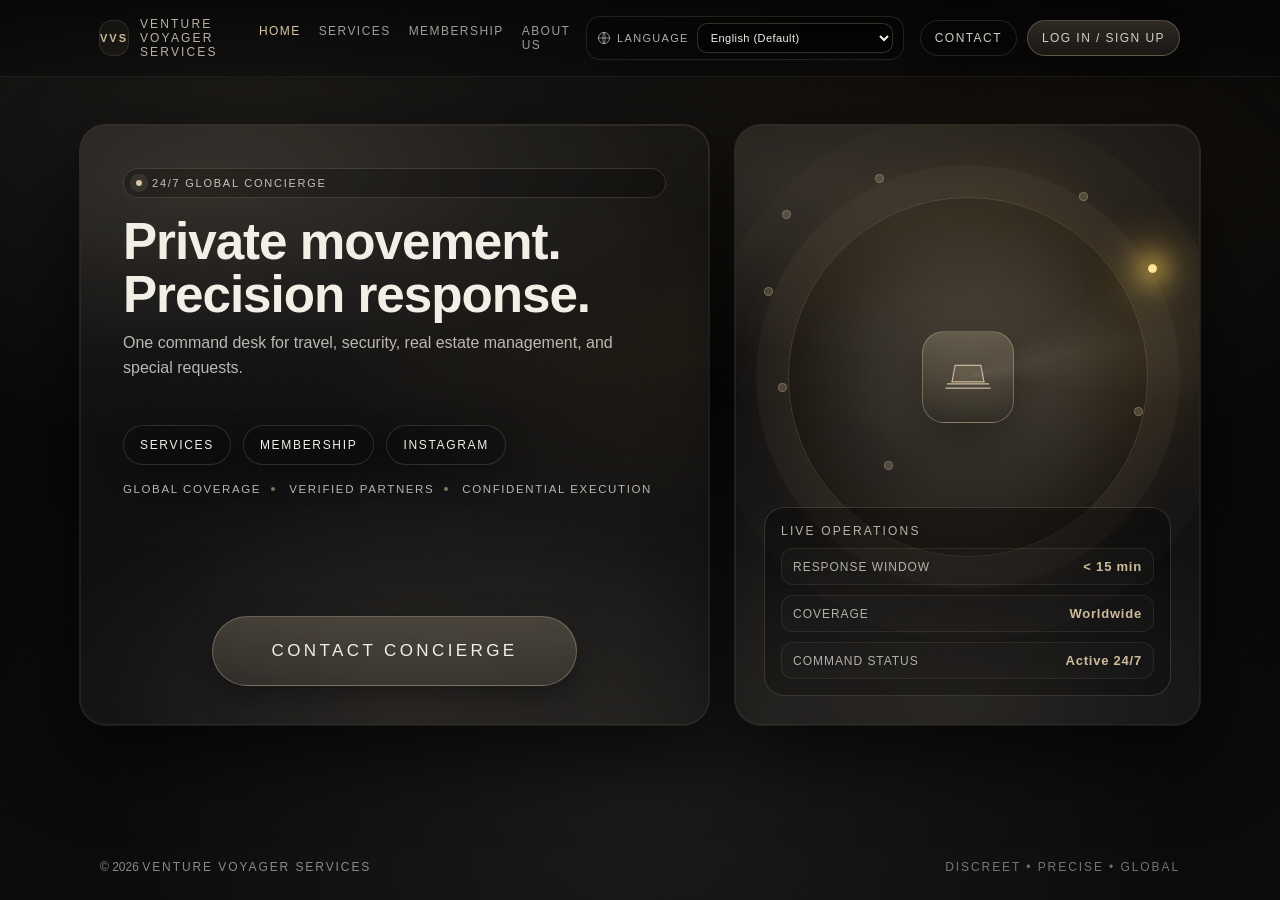
==== index.html @ f05d1855 "Stop MONARCH registry flood and stabilize verification responsiveness" ====
<!doctype html>
<html lang="en">
<head>
  <meta charset="UTF-8" />
  <meta name="viewport" content="width=device-width, initial-scale=1" />
  <meta http-equiv="Cache-Control" content="no-cache, no-store, must-revalidate" />
  <meta http-equiv="Pragma" content="no-cache" />
  <meta http-equiv="Expires" content="0" />
  <title>Venture Voyager Services - Concierge</title>
  <meta name="description" content="Venture Voyager Services (VVS) - discreet luxury concierge and private access." />
  <link rel="stylesheet" href="styles.css?v=20260307-903" />
</head>
<body>
  <div class="wrap">
    <header>
      <div class="nav">
        <a class="brand" href="#home" data-route="home" aria-label="Venture Voyager Services">
          <span class="mark" aria-hidden="true">VVS</span>
          <span>Venture Voyager Services</span>
        </a>
        <nav class="navlinks" aria-label="Primary">
          <a href="#home" data-route="home" data-nav-link>Home</a>
          <a href="#services" data-route="services" data-nav-link>Services</a>
          <a href="#membership" data-route="membership" data-nav-link>Membership</a>
          <a href="#ambassador" data-route="ambassador" data-nav-link id="nav-ambassador" hidden>Red Lounge</a>
          <a href="#voyager-control" data-route="voyager-control" data-nav-link id="nav-voyager-control" hidden>Voyager Control</a>
        </nav>
        <div class="langControl" aria-label="Language">
          <span class="langLabel">
            <svg width="14" height="14" viewBox="0 0 24 24" fill="none" aria-hidden="true" xmlns="http://www.w3.org/2000/svg"><path d="M12 2.5a9.5 9.5 0 1 0 0 19 9.5 9.5 0 0 0 0-19Z" stroke="currentColor" stroke-width="1.6"/><path d="M2.8 12h18.4M12 2.7c2.7 2.5 2.7 16.1 0 18.6M12 2.7c-2.7 2.5-2.7 16.1 0 18.6" stroke="currentColor" stroke-width="1.4" stroke-linecap="round"/></svg>
            Language
          </span>
          <select class="langSelect" id="site-language-country" aria-label="Language Country">
            <option value="">English (Default)</option>
          </select>
        </div>
        <div class="cta">
          <a class="btn ghost" href="#contact" data-route="contact" id="contact-cta">Contact</a>
          <a class="btn primary" href="#account" data-route="account" id="auth-cta">Log In / Sign Up</a>
        </div>
      </div>
    </header>

    <main>
      <section class="routePage" data-page="home" aria-label="Home Page">
        <section class="hero" aria-label="Hero">
          <div class="panel left heroPrime">
            <div class="kicker"><span class="dot" aria-hidden="true"></span> 24/7 Global Concierge</div>
            <h1>Private movement.<br/>Precision response.</h1>
            <p class="h1sub">
              One command desk for travel, security, real estate management, and special requests.
            </p>
            <div class="actions">
              <a class="btn ghost big" href="#services" data-route="services">Services</a>
              <a class="btn ghost big" href="#membership" data-route="membership">Membership</a>
              <a class="btn ghost big" data-instagram-link href="https://www.instagram.com/venturevs/" target="_blank" rel="noopener noreferrer" aria-label="Instagram">Instagram</a>
            </div>
            <div class="heroPills" aria-label="Core Benefits">
              <span>Global Coverage</span>
              <span>Verified Partners</span>
              <span>Confidential Execution</span>
            </div>
            <div class="homeBottomCta">
              <a class="btn primary jumbo" href="#contact" data-route="contact">Contact Concierge</a>
            </div>
          </div>

          <aside class="panel right heroVisual" aria-label="VVS Command">
            <div class="heroGlow" aria-hidden="true"></div>
            <div class="heroRadar" aria-hidden="true"></div>
            <div class="heroCore" aria-hidden="true">
              <svg class="heroHat" viewBox="0 0 120 86" xmlns="http://www.w3.org/2000/svg">
                <path class="markStroke" d="M35 20h50l6 32H29l6-32Z" />
                <path class="markLine" d="M20 56h80" />
                <path class="markLine" d="M17 64h86" />
              </svg>
            </div>
            <div class="heroTargets" aria-hidden="true">
              <span class="heroDot dot1"></span>
              <span class="heroDot dot2"></span>
              <span class="heroDot dot3"></span>
              <span class="heroDot dot4"></span>
              <span class="heroDot dot5"></span>
              <span class="heroDot dot6"></span>
              <span class="heroDot dot7"></span>
              <span class="heroDot dot8"></span>
            </div>
            <div class="heroSignal" aria-hidden="true"></div>
            <div class="heroLedger">
              <p class="crestTitle">Live Operations</p>
              <div class="heroKpiRow">
                <span>Response Window</span>
                <b>&lt; 15 min</b>
              </div>
              <div class="heroKpiRow">
                <span>Coverage</span>
                <b>Worldwide</b>
              </div>
              <div class="heroKpiRow">
                <span>Command Status</span>
                <b>Active 24/7</b>
              </div>
            </div>
          </aside>
        </section>
      </section>

      <section class="routePage" data-page="services" aria-label="Services Page" hidden>
        <section class="view" aria-label="Services View">
          <div class="viewInner">
            <div class="viewTop">
              <div class="kicker"><span class="dot" aria-hidden="true"></span> Services</div>
              <a class="btn ghost" href="#home" data-route="home">Back</a>
            </div>
            <h2 class="viewTitle">Service command, simplified.</h2>
            <p class="viewSub servicesIntro">Select the category. Submit once. Your assigned concierge handles execution end-to-end.</p>

            <div class="serviceQuick" aria-label="Service Highlights">
              <div class="quickMetric"><b>Response</b><span>&lt; 15 minutes dispatch target</span></div>
              <div class="quickMetric"><b>Coverage</b><span>Global partner execution network</span></div>
              <div class="quickMetric"><b>Standard</b><span>Confidential, accountable delivery</span></div>
            </div>

            <div class="cards servicesCards">
              <a class="card serviceCardLink" href="#contact?service=travel_arrangement" data-service-request="travel_arrangement" aria-label="Request Travel Arrangement">
                <div class="cardBadge">01</div>
                <div>
                  <div class="cardTitle">Travel Arrangement</div>
                  <div class="cardText">Complete trip planning and live coordination from departure to arrival.</div>
                </div>
              </a>
              <a class="card serviceCardLink" href="#contact?service=security_escort" data-service-request="security_escort" aria-label="Request Security Escort">
                <div class="cardBadge">02</div>
                <div>
                  <div class="cardTitle">Security Escort</div>
                  <div class="cardText">Vetted protection teams, secure routing, and dynamic risk-aware movement support.</div>
                </div>
              </a>
              <a class="card serviceCardLink" href="#contact?service=real_estate_management" data-service-request="real_estate_management" aria-label="Request Real Estate Management">
                <div class="cardBadge">03</div>
                <div>
                  <div class="cardTitle">Real Estate Management</div>
                  <div class="cardText">Operational oversight for residences, villas, and managed properties with continuity support.</div>
                </div>
              </a>
              <a class="card serviceCardLink" href="#contact?service=special_service_request" data-service-request="special_service_request" aria-label="Request Special Service Request">
                <div class="cardBadge">04</div>
                <div>
                  <div class="cardTitle">Special Service Request</div>
                  <div class="cardText">Custom support for sensitive or uncommon requests with discreet specialist assignment.</div>
                </div>
              </a>
            </div>

            <div class="viewActions">
              <a class="btn" href="#contact" data-route="contact">Contact</a>
              <a class="btn ghost" href="#membership" data-route="membership">Membership</a>
            </div>
          </div>
        </section>
      </section>

      <section class="routePage" data-page="membership" aria-label="Membership Page" hidden>
        <section class="view" aria-label="Membership View">
          <div class="viewInner">
            <div class="viewTop">
              <div class="kicker"><span class="dot" aria-hidden="true"></span> Membership</div>
              <a class="btn ghost" href="#home" data-route="home">Back</a>
            </div>
            <h2 class="viewTitle">Voyager Membership Tiers</h2>
            <p class="viewSub">A progression system built for long-term clients. Select a tier card to review qualification requirements, duration, and benefit profile.</p>
            <p class="serviceLead">All Voyager tiers include 24/7 assistance, a private member card delivery, and free instant execution service. Voyager Cuprum through Voyager Noir are valid for one year; Voyager Red is lifetime by executive invitation only.</p>

            <div class="membershipGrid">
              <div class="tierList tierFlipList" role="tablist" aria-label="Membership Tiers">
                <button class="tierOption tier-cu isActive" type="button" data-tier="cuprum" role="tab" aria-selected="true">
                  <span class="tierFlipInner">
                    <span class="tierFaceFront">
                      <span class="tierMini"><span class="tierMiniLabel">Voyager Tier</span><span class="tierMiniName">Cuprum</span><span class="tierMiniBrand">VVS</span></span>
                      <span class="tierHint">Entry milestone with foundational loyalty benefits.</span>
                    </span>
                    <span class="tierFaceBack" data-tier-back="cuprum"></span>
                  </span>
                </button>
                <button class="tierOption tier-ar" type="button" data-tier="argentum" role="tab" aria-selected="false">
                  <span class="tierFlipInner">
                    <span class="tierFaceFront">
                      <span class="tierMini"><span class="tierMiniLabel">Voyager Tier</span><span class="tierMiniName">Argentum</span><span class="tierMiniBrand">VVS</span></span>
                      <span class="tierHint">Expanded value with priority airport support.</span>
                    </span>
                    <span class="tierFaceBack" data-tier-back="argentum"></span>
                  </span>
                </button>
                <button class="tierOption tier-au" type="button" data-tier="aurum" role="tab" aria-selected="false">
                  <span class="tierFlipInner">
                    <span class="tierFaceFront">
                      <span class="tierMini"><span class="tierMiniLabel">Voyager Tier</span><span class="tierMiniName">Aurum</span><span class="tierMiniBrand">VVS</span></span>
                      <span class="tierHint">Higher-access tier with business-level airport comfort.</span>
                    </span>
                    <span class="tierFaceBack" data-tier-back="aurum"></span>
                  </span>
                </button>
                <button class="tierOption tier-pt" type="button" data-tier="platinum" role="tab" aria-selected="false">
                  <span class="tierFlipInner">
                    <span class="tierFaceFront">
                      <span class="tierMini"><span class="tierMiniLabel">Voyager Tier</span><span class="tierMiniName">Platinum</span><span class="tierMiniBrand">VVS</span></span>
                      <span class="tierHint">Strategic travel privileges with premium transfers and stays.</span>
                    </span>
                    <span class="tierFaceBack" data-tier-back="platinum"></span>
                  </span>
                </button>
                <button class="tierOption tier-di" type="button" data-tier="diamante" role="tab" aria-selected="false">
                  <span class="tierFlipInner">
                    <span class="tierFaceFront">
                      <span class="tierMini"><span class="tierMiniLabel">Voyager Tier</span><span class="tierMiniName">Diamante</span><span class="tierMiniBrand">VVS</span></span>
                      <span class="tierHint">High-privilege tier with advanced protection and special requests.</span>
                    </span>
                    <span class="tierFaceBack" data-tier-back="diamante"></span>
                  </span>
                </button>
                <button class="tierOption tier-no" type="button" data-tier="noir" role="tab" aria-selected="false">
                  <span class="tierFlipInner">
                    <span class="tierFaceFront">
                      <span class="tierMini"><span class="tierMiniLabel">Voyager Tier</span><span class="tierMiniName">Noir</span><span class="tierMiniBrand">VVS</span></span>
                      <span class="tierHint">Elite ongoing tier with maximum operational flexibility.</span>
                    </span>
                    <span class="tierFaceBack" data-tier-back="noir"></span>
                  </span>
                </button>
                <button class="tierOption tier-re" type="button" data-tier="red" role="tab" aria-selected="false">
                  <span class="tierFlipInner">
                    <span class="tierFaceFront">
                      <span class="tierMini"><span class="tierMiniLabel">Voyager Tier</span><span class="tierMiniName">Red</span><span class="tierMiniBrand">VVS</span></span>
                      <span class="tierHint">Executive invitation tier with lifetime and Red Lounge privileges.</span>
                    </span>
                    <span class="tierFaceBack" data-tier-back="red"></span>
                  </span>
                </button>
              </div>
            </div>

            <div class="viewActions">
              <a class="btn" href="#services" data-route="services">View Services</a>
            </div>
          </div>
        </section>
      </section>

      <section class="routePage" data-page="about" aria-label="About Us Page" hidden>
        <section class="view" aria-label="About Us View">
          <div class="viewInner">
            <div class="viewTop">
              <div class="kicker"><span class="dot" aria-hidden="true"></span> About Us</div>
              <a class="btn ghost" href="#home" data-route="home">Back</a>
            </div>
            <h2 class="viewTitle">Built from discipline. Trusted for discretion.</h2>
            <p class="viewSub aboutLead">Venture Voyager Services was founded by Aleks Totev and Mikhail Kovalev to solve a recurring problem in premium concierge operations: fragmented execution. Clients were forced to coordinate multiple vendors for travel, security, and private logistics with no single command owner when plans shifted under pressure. VVS was built as one accountable system, where operations are controlled end-to-end through a single executive desk. In the early stage, we had limited connections and no inherited global network. We built trust city by city through referral-only delivery, strict confidentiality, and performance review after every assignment.</p>

            <div class="aboutFounders" aria-label="Founders">
              <article class="aboutFounderCard">
                <div class="aboutFounderMedia aboutFounderMediaAleks">
                  <img src="assets/about-aleks.jpg" alt="Aleks Totev, CEO and Founder" loading="lazy" decoding="async" />
                  <span class="aboutFounderTag">Founder</span>
                </div>
                <div class="aboutFounderBody">
                  <h3>Aleks Totev</h3>
                  <p class="aboutFounderMeta">CEO &amp; Founder • Bulgaria</p>
                  <p class="aboutFounderCopy">Aleks built the original VVS service framework around execution speed, confidentiality, and accountability. He leads strategic growth, international partner standards, and high-priority member programs.</p>
                </div>
              </article>

              <article class="aboutFounderCard">
                <div class="aboutFounderMedia">
                  <img src="assets/about-mikhail.jpg" alt="Mikhail Kovalev, COO and Co-Founder" loading="lazy" decoding="async" />
                  <span class="aboutFounderTag">Co-Founder</span>
                </div>
                <div class="aboutFounderBody">
                  <h3>Mikhail Kovalev</h3>
                  <p class="aboutFounderMeta">COO &amp; Co-Founder • Russian Federation</p>
                  <p class="aboutFounderCopy">Mikhail leads operational control, service assurance, and security execution discipline across all VVS channels. His mandate is simple: every assignment must close cleanly, safely, and on time.</p>
                </div>
              </article>
            </div>

            <article class="aboutStoryPanel" aria-label="VVS Story">
              <h3 class="aboutStoryTitle">How VVS was built</h3>
              <p class="aboutStoryIntro">From early-stage network limits to multi-region operations, every chapter of VVS was built on structured execution, trust-based relationships, and measurable operational discipline.</p>
              <div class="aboutTimeline">
                <details class="aboutStoryStep">
                  <summary><span class="aboutStepCode">01</span>Foundation under pressure</summary>
                  <p>At launch, VVS operated with a narrow partner base and limited privileged access points. Every handoff was managed manually across time zones, with direct verification of transport, venue, and security readiness before release to client.</p>
                  <p>Rather than scaling too fast, the team accepted fewer operations and over-delivered each one. This built a reputation for reliability before volume, and established the first operational blueprint for what VVS is today.</p>
                </details>
                <details class="aboutStoryStep">
                  <summary><span class="aboutStepCode">02</span>Network expansion with standards</summary>
                  <p>As demand increased, VVS expanded through controlled onboarding only. Every new city node passed compliance screening, field capability checks, and live pilot execution before becoming active in production.</p>
                  <p>Partners were retained only when they consistently met response-time, discretion, and quality metrics. This kept growth precise, while preserving the confidentiality and service discipline expected by private principals.</p>
                </details>
                <details class="aboutStoryStep">
                  <summary><span class="aboutStepCode">03</span>Security Escort case (client-permitted disclosure)</summary>
                  <div class="aboutCaseMeta">
                    <span>Service: Security Escort</span>
                    <span>Disclosure: Permitted by client</span>
                    <span>Identity: Withheld</span>
                  </div>
                  <p>During a high-sensitivity movement window, a client required secure transfer across multiple points with elevated exposure risk and schedule volatility. VVS command ran the assignment with layered safeguards and controlled timing.</p>
                  <ul class="aboutCaseList">
                    <li>Advance reconnaissance of primary and contingency corridors before movement.</li>
                    <li>Staggered departure and decoy timing to reduce predictability of route pattern.</li>
                    <li>Layered protection: vehicle coordination, perimeter monitoring, and close escort.</li>
                    <li>Live command updates through every checkpoint with immediate fallback authority.</li>
                  </ul>
                  <p>Result: the mission closed on schedule, without exposure, and with full operational continuity. Post-operation review was completed and used to further refine VVS security execution protocols.</p>
                </details>
                <details class="aboutStoryStep">
                  <summary><span class="aboutStepCode">04</span>Current standard</summary>
                  <p>Today VVS operates as a disciplined command model for principals who require fast response, trusted execution, and consistent confidentiality. Every assignment is structured with clear accountability, execution checkpoints, and post-close quality control.</p>
                  <p>This is how VVS maintains precision under pressure: one command chain, one responsible operator, and one standard across every service category.</p>
                </details>
              </div>
            </article>

            <section class="aboutCtaPanel" aria-label="About Us Call To Action">
              <h3>Ready to move with VVS?</h3>
              <p>Engage the concierge desk and receive a coordinated execution plan aligned to your timeline, destination, and security profile.</p>
              <div class="viewActions">
                <a class="btn primary" href="#contact" data-route="contact">Start Concierge Request</a>
                <a class="btn ghost" href="#services" data-route="services">Review Services</a>
              </div>
            </section>

            <div class="aboutBottomContact">
              <a class="btn primary jumbo aboutContactBtn" href="#contact" data-route="contact">Open Contact Menu</a>
            </div>
          </div>
        </section>
      </section>

      <section class="routePage" data-page="contact" aria-label="Contact Page" hidden>
        <section class="view" aria-label="Contact View">
          <div class="viewInner">
            <div class="viewTop">
              <div class="kicker"><span class="dot" aria-hidden="true"></span> Contact</div>
              <a class="btn ghost" href="#home" data-route="home">Back</a>
            </div>
            <h2 class="viewTitle">Submit Your Service Request</h2>
            <p class="viewSub">Provide your request profile and preferred response channel. A concierge specialist will review your case and respond with execution details.</p>

            <form id="contact-form" method="post" action="/api/contact-submit" novalidate>
              <div class="contactLayout">
                <div class="field">
                  <label for="first-name">First Name</label>
                  <input class="input" id="first-name" name="firstName" type="text" required />
                </div>
                <div class="field">
                  <label for="last-name">Last Name</label>
                  <input class="input" id="last-name" name="lastName" type="text" required />
                </div>
                <div class="field">
                  <label for="title">Title</label>
                  <input class="input" id="title" name="title" type="text" placeholder="Mr, Ms, Dr, Executive Assistant..." required />
                </div>
                <div class="field">
                  <label for="country-issued">Country of Issued Service</label>
                  <select class="select" id="country-issued" name="countryIssued" required>
                    <option value="">Select country</option>
                  </select>
                </div>
                <div class="field">
                  <label for="phone">Phone Number (with Country Code)</label>
                  <input class="input" id="phone" name="phone" type="tel" placeholder="+1 555 123 4567" required />
                </div>
                <div class="field">
                  <label for="email">Email Address</label>
                  <input class="input" id="email" name="email" type="email" required />
                </div>
                <div class="field">
                  <label for="service-type">Service Type</label>
                  <select class="select" id="service-type" name="serviceType" required>
                    <option value="">Select service</option>
                    <option value="travel_arrangement">Travel Arrangement</option>
                    <option value="security_escort">Security Escort</option>
                    <option value="real_estate_management">Real Estate Management</option>
                    <option value="special_service_request">Special Service Request</option>
                  </select>
                </div>
                <div class="field">
                  <label for="execution-time">Desired Execution Time</label>
                  <select class="select" id="execution-time" name="executionTime" required>
                    <option value="">Select time window</option>
                    <option value="Instant">Instant</option>
                    <option value="24 Hours">24 Hours</option>
                    <option value="48 Hours">48 Hours</option>
                    <option value="72 Hours">72 Hours</option>
                    <option value="Within a Week">Within a Week</option>
                    <option value="Within a Month">Within a Month</option>
                    <option value="2 Months">2 Months</option>
                    <option value="3 Months">3 Months</option>
                    <option value="6 Months">6 Months</option>
                  </select>
                  <div class="warningNote" id="instant-warning" hidden>Additional fees for non-Voyager members apply for Instant execution.</div>
                </div>
                <div class="field full">
                  <label>Preferred Contact Method</label>
                  <div class="contactChoice">
                    <label class="choice contactMethodChoice" for="contact-method-email">
                      <input id="contact-method-email" type="radio" name="contactMethod" value="email" />
                      <span class="choiceTick" aria-hidden="true"></span>
                      <span class="choiceText">Contact by Email</span>
                    </label>
                    <label class="choice contactMethodChoice" for="contact-method-phone">
                      <input id="contact-method-phone" type="radio" name="contactMethod" value="phone" />
                      <span class="choiceTick" aria-hidden="true"></span>
                      <span class="choiceText">Contact by Phone</span>
                    </label>
                  </div>
                </div>
                <div class="field full">
                  <label for="request-details">Request Details</label>
                  <textarea class="textarea" id="request-details" name="requestDetails" placeholder="Describe your request, context, and required outcomes." required></textarea>
                </div>
              </div>
              <input type="hidden" name="assignedConcierge" value="VVS Concierge Desk" />
              <input type="hidden" name="clientTier" value="Non-Member" />

              <div class="errorLine" id="contact-error" aria-live="polite"></div>

              <div class="viewActions">
                <button class="btn primary" type="submit" id="contact-submit-btn">Submit Request</button>
                <a class="btn ghost" href="#membership" data-route="membership">View Membership</a>
              </div>
            </form>

          </div>
        </section>
      </section>

      <section class="routePage" data-page="account" aria-label="Account Page" hidden>
        <section class="view" aria-label="Account View">
          <div class="viewInner">
            <div class="viewTop">
              <div class="kicker"><span class="dot" aria-hidden="true"></span> Account</div>
              <a class="btn ghost" href="#home" data-route="home">Back</a>
            </div>
            <h2 class="viewTitle">Access Your VVS Account</h2>

            <div class="authCard">
              <div class="authTabs" role="tablist" aria-label="Authentication Tabs">
                <button type="button" class="authTab isActive" data-auth-tab="login" role="tab" aria-selected="true">Log In</button>
                <button type="button" class="authTab" data-auth-tab="signup" role="tab" aria-selected="false">Sign Up</button>
              </div>

              <div class="authPanel" data-auth-panel="login">
              <form id="login-step1" class="authGrid" novalidate onsubmit="event.preventDefault(); if (window.submitLoginStep1) return window.submitLoginStep1(event); if (typeof window.handleLoginStep1Submit === 'function') { window.handleLoginStep1Submit(event); return false; } return false;">
                  <div class="field full">
                    <label for="login-email">Email Address</label>
                    <input class="input" id="login-email" type="email" required />
                  </div>
                  <div class="field full">
                    <label for="login-password">Password</label>
                    <input class="input" id="login-password" type="password" required />
                  </div>
                  <div class="viewActions">
                    <button class="btn primary" type="submit">Continue to Verification</button>
                  </div>
                </form>

              <form id="login-step2" class="authGrid" hidden novalidate onsubmit="event.preventDefault(); if (window.submitLoginStep2) return window.submitLoginStep2(event); if (typeof window.handleLoginStep2Submit === 'function') { window.handleLoginStep2Submit(event); return false; } return false;">
                  <div class="field full">
                    <label for="login-phrase">Secret Phrase</label>
                    <input class="input" id="login-phrase" type="text" required />
                  </div>
                  <div class="field full">
                    <label for="login-code">Email Confirmation Code</label>
                    <input class="input" id="login-code" type="text" inputmode="numeric" required />
                  </div>
                  <div class="viewActions">
                    <button class="btn primary" type="submit">Verify and Log In</button>
                  </div>
                </form>
                <p class="authInfo" id="login-info"></p>
                <div class="viewActions" style="margin-top:10px;">
                  <button class="authLinkBtn" type="button" data-open-password-tab data-password-mode="recovery">Forgot your password?</button>
                  <button class="authLinkBtn" type="button" data-open-password-tab data-password-mode="change">Change Password</button>
                </div>
              </div>

              <div class="authPanel" data-auth-panel="signup" hidden>
                <form id="signup-step1" class="authGrid" novalidate>
                  <div class="field">
                    <label for="signup-title">Preferred Title</label>
                    <input class="input" id="signup-title" type="text" placeholder="Mr., Ms., Dr., His Highness..." required />
                  </div>
                  <div class="field">
                    <label for="signup-first">First Name</label>
                    <input class="input" id="signup-first" type="text" required />
                  </div>
                  <div class="field">
                    <label for="signup-last">Last Name</label>
                    <input class="input" id="signup-last" type="text" required />
                  </div>
                  <div class="field">
                    <label for="signup-country">Country of Residence</label>
                    <select class="select" id="signup-country" required>
                      <option value="">Select country</option>
                    </select>
                  </div>
                  <div class="field">
                    <label for="signup-phone">Phone Number (with Country Code)</label>
                    <input class="input" id="signup-phone" type="tel" placeholder="+1 555 123 4567" required />
                  </div>
                  <div class="field full">
                    <label for="signup-email">Email Address</label>
                    <input class="input" id="signup-email" type="email" required />
                  </div>
                  <div class="field">
                    <label for="signup-password">Password</label>
                    <input class="input" id="signup-password" type="password" minlength="12" required />
                    <div class="warningNote">Minimum 12 characters, with at least 2 capital letters, 2 numbers, and 2 special symbols.</div>
                  </div>
                  <div class="field">
                    <label for="signup-phrase">Secret Phrase</label>
                    <input class="input" id="signup-phrase" type="text" required />
                  </div>
                  <div class="viewActions">
                    <button class="btn primary" type="submit">Create Account and Send Code</button>
                  </div>
                </form>

                <form id="signup-step2" class="authGrid" hidden novalidate>
                  <div class="field full">
                    <label for="signup-code">Email Confirmation Code</label>
                    <input class="input" id="signup-code" type="text" inputmode="numeric" required />
                  </div>
                  <div class="viewActions">
                    <button class="btn primary" type="submit">Verify and Complete Sign Up</button>
                  </div>
                </form>
                <p class="authInfo" id="signup-info"></p>
                <div class="viewActions" style="margin-top:10px;">
                  <button class="authLinkBtn" type="button" data-open-password-tab data-password-mode="recovery">Forgot your password?</button>
                  <button class="authLinkBtn" type="button" data-open-password-tab data-password-mode="change">Change Password</button>
                </div>
              </div>

              <div class="authPanel" data-auth-panel="password" hidden>
                <form id="pw-old-form" class="authGrid" novalidate>
                  <div class="field full">
                    <label for="pw-old-email">Email Address</label>
                    <input class="input" id="pw-old-email" type="email" required />
                  </div>
                  <div class="field">
                    <label for="pw-old-password">Current Password</label>
                    <input class="input" id="pw-old-password" type="password" required />
                  </div>
                  <div class="field">
                    <label for="pw-old-new">New Password</label>
                    <input class="input" id="pw-old-new" type="password" minlength="12" required />
                  </div>
                  <div class="field full">
                    <label for="pw-old-confirm">Confirm New Password</label>
                    <input class="input" id="pw-old-confirm" type="password" minlength="12" required />
                  </div>
                  <div class="viewActions">
                    <button class="btn primary" type="submit">Update Password</button>
                  </div>
                </form>
                <p class="authInfo" id="password-info"></p>
              </div>

              <div class="authPanel" data-auth-panel="password-recovery" hidden>
                <form id="pw-recovery-step1" class="authGrid" novalidate>
                  <div class="field full">
                    <label for="pw-rec-email">Email Address</label>
                    <input class="input" id="pw-rec-email" type="email" required />
                  </div>
                  <div class="field full">
                    <label for="pw-rec-phrase">Secret Phrase</label>
                    <input class="input" id="pw-rec-phrase" type="text" required />
                  </div>
                  <div class="field full">
                    <label for="pw-rec-tier">Membership Tier</label>
                    <select class="select" id="pw-rec-tier" required>
                      <option value="">Select tier</option>
                      <option value="non-member">Non-Member</option>
                      <option value="voyager cuprum">Voyager Cuprum</option>
                      <option value="voyager argentum">Voyager Argentum</option>
                      <option value="voyager aurum">Voyager Aurum</option>
                      <option value="voyager platinum">Voyager Platinum</option>
                      <option value="voyager diamante">Voyager Diamante</option>
                      <option value="voyager noir">Voyager Noir</option>
                      <option value="voyager red">Voyager Red</option>
                      <option value="staff">Staff</option>
                      <option value="owner">Owner</option>
                    </select>
                  </div>
                  <div class="viewActions">
                    <button class="btn primary" type="submit">Send Verification Code</button>
                  </div>
                </form>
                <form id="pw-recovery-step2" class="authGrid" hidden novalidate>
                  <div class="field full">
                    <label for="pw-rec-code">Email Verification Code</label>
                    <input class="input" id="pw-rec-code" type="text" inputmode="numeric" required />
                  </div>
                  <div class="field">
                    <label for="pw-rec-new">New Password</label>
                    <input class="input" id="pw-rec-new" type="password" minlength="12" required />
                  </div>
                  <div class="field">
                    <label for="pw-rec-confirm">Confirm New Password</label>
                    <input class="input" id="pw-rec-confirm" type="password" minlength="12" required />
                  </div>
                  <div class="viewActions">
                    <button class="btn primary" type="submit">Verify and Reset Password</button>
                  </div>
                </form>
                <p class="authInfo" id="password-recovery-info"></p>
              </div>
            </div>
          </div>
        </section>
      </section>

      <section class="routePage" data-page="profile" aria-label="Account Dashboard Page" hidden>
        <section class="view" aria-label="Account Dashboard View">
          <div class="viewInner profileTheme tier-theme-red" id="profile-shell">
            <div class="viewTop">
              <div class="kicker"><span class="dot" aria-hidden="true"></span> Account Dashboard</div>
              <div class="viewActions" style="margin-top:0;">
                <a class="btn ghost" href="#sunrise" data-route="sunrise" id="profile-sunrise-btn" hidden>Access VVS Sunrise</a>
                <a class="btn ghost" href="#ambassador" data-route="ambassador" id="profile-ambassador-btn" hidden>Red Lounge</a>
                <button class="btn ghost" type="button" id="profile-account-settings-btn">Account Settings</button>
                <button class="btn primary" type="button" id="profile-submit-service-top" data-route="contact" onclick="return window.openVvsServiceRequest ? window.openVvsServiceRequest(event) : false;">Request Service</button>
                <button class="btn ghost" type="button" id="logout-btn">Log Out</button>
                <a class="btn ghost" href="#home" data-route="home">Back</a>
              </div>
            </div>

            <p class="ownerExecutiveTag" id="owner-executive-tag" hidden>VVS - EXECUTIVE</p>
            <h2 class="profileGreeting" id="profile-greeting">Marhaba His Higness Al-Qinar</h2>
            <p class="viewSub" id="profile-summary">Voyager Red member profile with active service operations.</p>

            <div class="profileGrid">
              <article class="profileCard">
                <p class="profileLabel" id="profile-status-label">Membership</p>
                <h3 class="profileValue" id="profile-tier">Voyager Red</h3>
                <p class="profileNote"><span id="profile-status-note-label">Services completed</span>: <b id="profile-services-completed">347</b></p>
              </article>

              <article class="profileCard">
                <p class="profileLabel">Past Service</p>
                <h3 class="profileValue" id="profile-past-title">Jerusalem Security Escort</h3>
                <p class="profileNote" id="profile-past-details"></p>
              </article>

              <article class="profileCard">
                <p class="profileLabel">Upcoming Service</p>
                <h3 class="profileValue" id="profile-upcoming-title">Maldives - Radoga Resorts</h3>
                <p class="profileNote" id="profile-upcoming-details"></p>
              </article>

              <article class="profileCard profileCardWide" id="profile-owner-metrics" hidden>
                <p class="profileLabel">Owner Control Center (Past 24 Hours)</p>
                <div class="ownerMetricsGrid">
                  <div class="teamItem"><b>Services Completed</b><span id="owner-services-completed-24h"></span></div>
                  <div class="teamItem"><b>Client Reviews</b><span id="owner-client-reviews-24h"></span></div>
                  <div class="teamItem"><b>Revenue (Brut / Net)</b><span id="owner-revenue-24h"></span></div>
                  <div class="teamItem"><b>Expenses</b><span id="owner-expenses-24h"></span></div>
                  <div class="teamItem"><b>Money to be Earned / Paid</b><span id="owner-money-flow-24h"></span></div>
                  <div class="teamItem"><b>Concierge Extra-Time Hours</b><span id="owner-overtime-24h"></span></div>
                  <div class="teamItem"><b>Most Important Goal Today</b><span id="owner-goal-today"></span></div>
                  <div class="teamItem"><b>Average Satisfaction Rate</b><span id="owner-satisfaction-rate"></span></div>
                </div>
                <div class="ownerListWrap">
                  <div>
                    <p class="profileLabel">Top 5 Concierge Performances Today</p>
                    <ul class="profileTips" id="owner-top-performance"></ul>
                  </div>
                  <div>
                    <p class="profileLabel">Top 5 Most Selected Concierges Today</p>
                    <ul class="profileTips" id="owner-top-selected"></ul>
                  </div>
                </div>
              </article>

              <article class="profileCard profileCardWide" id="profile-red-team">
                <p class="profileLabel">Your Private Team</p>
                <p class="profileNote" id="profile-red-team-status" hidden></p>
                <div class="teamGrid">
                  <div class="teamItem"><b>Fleet</b><span id="team-pilot"></span></div>
                  <div class="teamItem"><b>Driver</b><span id="team-driver"></span></div>
                  <div class="teamItem"><b>Concierge</b><span id="team-concierge"></span></div>
                  <div class="teamItem"><b>Head of Security</b><span id="team-security"></span></div>
                </div>
              </article>

              <article class="profileCard profileCardWide" id="profile-standard-support" hidden>
                <p class="profileLabel">Last Concierge Worked With</p>
                <p class="profileNote" id="profile-concierge-auto-note" style="margin-top:10px;">Auto-assigned by VVS dispatch engine based on account profile and active routing load.</p>
                <p class="profileNote" id="profile-last-concierge"></p>
                <div class="viewActions">
                  <button class="btn ghost" type="button" id="same-concierge-btn">Request Same Concierge (Check Availability)</button>
                </div>
                <p class="authInfo" id="same-concierge-result"></p>
              </article>

              <article class="profileCard profileCardWide" id="profile-service-toolbar" hidden>
                <p class="profileLabel">Service Submission</p>
                <p class="profileNote">Your account details will be prefilled automatically. Choose a concierge from your desk or submit directly.</p>
                <div class="viewActions">
                  <button class="btn primary" type="button" id="profile-submit-service-btn" data-route="contact" onclick="return window.openVvsServiceRequest ? window.openVvsServiceRequest(event) : false;">Submit Service</button>
                </div>
              </article>

              <article class="profileCard profileCardWide" id="profile-progress-wrap" hidden>
                <p class="profileLabel">Tier Progress</p>
                <div class="progressTrack">
                  <div class="progressFill" id="profile-progress-fill" style="width: 0%;"></div>
                </div>
                <p class="profileNote" id="profile-progress-text"></p>
              </article>

              <article class="profileCard profileCardWide" id="profile-staff-dashboard" hidden>
                <p class="profileLabel">Staff Operations Dashboard</p>
                <div class="teamGrid" id="profile-staff-metrics"></div>
                <ul class="profileTips" id="profile-staff-modules"></ul>
              </article>

              <article class="profileCard profileCardWide" id="profile-concierge-desk-card">
                <p class="profileLabel" id="profile-concierge-card-label">Available Concierge Desk</p>
                <div class="teamGrid" id="profile-concierge-list"></div>
              </article>

              <article class="profileCard profileCardWide" id="profile-tips-card">
                <p class="profileLabel" id="profile-tips-label">Trip & Safety Tips</p>
                <ul class="profileTips" id="profile-tips">
                  <li>Carry primary and backup identification in separate locations.</li>
                  <li>Keep one trusted contact informed of itinerary shifts.</li>
                  <li>Use verified transport and avoid publishing live location online.</li>
                </ul>
              </article>
            </div>
          </div>
        </section>
      </section>

      <section class="routePage" data-page="ambassador" aria-label="Red Lounge Page" hidden>
        <section class="view" aria-label="Red Lounge View">
          <div class="viewInner ambassadorShell">
            <div class="viewTop">
              <div class="kicker"><span class="dot" aria-hidden="true"></span> Red Lounge</div>
              <a class="btn ghost" href="#profile" data-route="profile">Back</a>
            </div>
            <h2 class="viewTitle" id="ambassador-greeting">Good Evening, Mrs. Kovaleva-Buyvidayte</h2>
            <p class="viewSub">Private Red-tier briefing with curated events, daily privilege offers, and executive notes from VVS leadership.</p>

            <div class="ambassadorGrid">
              <article class="ambassadorCard">
                <p class="profileLabel">Upcoming Red Events by VVS</p>
                <ul class="profileTips" id="ambassador-events">
                  <li>Red Circle Gala, Monaco - March 14, 2026, 20:00 (CET)</li>
                  <li>Private Aviation Forum, Zurich - March 29, 2026, 11:00 (CET)</li>
                  <li>Security Leadership Dinner, Dubai - April 10, 2026, 19:30 (GST)</li>
                </ul>
              </article>

              <article class="ambassadorCard">
                <p class="profileLabel">Special Concierge Offers for Today</p>
                <ul class="profileTips" id="ambassador-offers">
                  <li>Priority same-day executive dispatch window until 23:00 local time.</li>
                  <li>Complimentary private terminal handling for one international departure.</li>
                  <li>Extended late-night operations desk with direct Red-tier routing.</li>
                </ul>
              </article>

              <article class="ambassadorCard ambassadorCardWide">
                <p class="profileLabel">Upcoming Event Details</p>
                <p class="profileNote" id="ambassador-event-details">
                  Red Circle Gala, Monaco: private waterfront venue access, security perimeter coordination from 18:30, fleet staging in three secure zones, and dedicated concierge command channel from first pickup through post-event return.
                </p>
              </article>

              <article class="ambassadorCard ambassadorCardWide">
                <p class="profileLabel">CEO & COO Greeting | Gift of the Month</p>
                <p class="profileNote" id="ambassador-ceo-note">
                  Founders message: thank you for your continued trust in VVS and for allowing our team to support your global movements with precision and discretion. Gift of the month: a bespoke carbon-shell executive travel case with RFID-shielded document vault, encrypted luggage tracker, monogrammed leather passport folio, and a private route-briefing dossier prepared for your next trip.
                </p>
              </article>

              <article class="ambassadorCard ambassadorMoneyCard ambassadorCardWide">
                <p class="profileLabel">Money Saved by Travelling with VVS</p>
                <h3 class="ambassadorMoneyValue" id="ambassador-money-saved">$0 USD</h3>
                <p class="profileNote">Estimated cumulative savings based on Red-tier privileges, optimized routing, and operational efficiency credits.</p>
              </article>
            </div>
          </div>
        </section>
      </section>

      <section class="routePage" data-page="voyager-control" aria-label="Voyager Control Page" hidden>
        <section class="view" aria-label="Voyager Control View">
          <div class="viewInner profileTheme tier-theme-owner">
            <div class="viewTop">
              <div class="kicker"><span class="dot" aria-hidden="true"></span> Voyager Control</div>
              <a class="btn ghost" href="#profile" data-route="profile">Back</a>
            </div>
            <h2 class="viewTitle" id="voyager-control-greeting">Voyager Control - Owner Board</h2>
            <p class="viewSub">Executive operational oversight for tier experience, concierge outcomes, and member-critical alerts.</p>

            <div class="profileGrid">
              <article class="profileCard profileCardWide">
                <p class="profileLabel">All Tiers Satisfaction</p>
                <p class="profileNote" id="vc-all-tiers-summary">System-wide member satisfaction blend and service quality pulse.</p>
              </article>

              <article class="profileCard">
                <p class="profileLabel">Cuprum</p>
                <h3 class="profileValue" id="vc-sat-cuprum">0%</h3>
              </article>
              <article class="profileCard">
                <p class="profileLabel">Argentum</p>
                <h3 class="profileValue" id="vc-sat-argentum">0%</h3>
              </article>
              <article class="profileCard">
                <p class="profileLabel">Aurum</p>
                <h3 class="profileValue" id="vc-sat-aurum">0%</h3>
              </article>
              <article class="profileCard">
                <p class="profileLabel">Platinum</p>
                <h3 class="profileValue" id="vc-sat-platinum">0%</h3>
              </article>
              <article class="profileCard">
                <p class="profileLabel">Diamante</p>
                <h3 class="profileValue" id="vc-sat-diamante">0%</h3>
              </article>
              <article class="profileCard">
                <p class="profileLabel">Noir</p>
                <h3 class="profileValue" id="vc-sat-noir">0%</h3>
              </article>
              <article class="profileCard">
                <p class="profileLabel">Red</p>
                <h3 class="profileValue" id="vc-sat-red">0%</h3>
              </article>

              <article class="profileCard profileCardWide">
                <p class="profileLabel">Complaints of the Day</p>
                <ul class="profileTips" id="vc-complaints-day"></ul>
              </article>

              <article class="profileCard profileCardWide">
                <p class="profileLabel">Team Red Performance | Information | Monthly Spend</p>
                <p class="profileNote" id="vc-red-performance"></p>
              </article>

              <article class="profileCard profileCardWide">
                <p class="profileLabel">Red Main Requests / Complaints (Assigned Concierges)</p>
                <ul class="profileTips" id="vc-red-requests"></ul>
              </article>

              <article class="profileCard profileCardWide">
                <p class="profileLabel">Tier KPIs and Performance</p>
                <ul class="profileTips" id="vc-tier-kpis"></ul>
              </article>

              <article class="profileCard profileCardWide">
                <p class="profileLabel">General Information to Pay Attention To</p>
                <ul class="profileTips" id="vc-general-attention"></ul>
              </article>
            </div>
          </div>
        </section>
      </section>

      <section class="routePage" data-page="sunrise" aria-label="VVS Sunrise Page" hidden>
        <section class="view" aria-label="VVS Sunrise View">
          <div class="viewInner profileTheme tier-theme-owner sunriseShell">
            <div class="sunriseAmbient" aria-hidden="true">
              <span class="sunriseOrb orbA"></span>
              <span class="sunriseOrb orbB"></span>
              <span class="sunriseOrb orbC"></span>
            </div>
            <div class="viewTop">
              <div class="kicker"><span class="dot" aria-hidden="true"></span> VVS Sunrise</div>
              <div class="viewActions" style="margin-top:0;">
                <button class="btn ghost" type="button" id="sunrise-logout-btn">Log Out</button>
                <a class="btn ghost sunriseMonarchBtn" href="#sunrise-monarch" data-route="sunrise-monarch" id="sunrise-monarch-btn" hidden>MONARCH ARCHANGEL</a>
                <a class="btn ghost" href="#profile" data-route="profile">Back</a>
              </div>
            </div>

            <section class="sunriseAuthCard" id="sunrise-auth-card">
              <h2 class="viewTitle sunriseTitle">Sunrise Secure Access</h2>
              <p class="viewSub">Owner verification required before opening Sunrise modules.</p>
              <form id="sunrise-step1" class="authGrid" novalidate onsubmit="event.preventDefault(); if (window.submitSunriseStep1) return window.submitSunriseStep1(event); if (typeof window.handleSunriseStep1Submit === 'function') { window.handleSunriseStep1Submit(event); return false; } return false;">
                <div class="field">
                  <label for="sunrise-email">Sunrise Email</label>
                  <input class="input" id="sunrise-email" type="email" required autocomplete="off" />
                </div>
                <div class="field">
                  <label for="sunrise-password">Sunrise Password</label>
                  <input class="input" id="sunrise-password" type="password" required autocomplete="off" />
                </div>
                <div class="viewActions">
                  <button class="btn primary" type="submit">Continue to Verification</button>
                </div>
              </form>
              <form id="sunrise-step2" class="authGrid" hidden novalidate onsubmit="event.preventDefault(); if (window.submitSunriseStep2) return window.submitSunriseStep2(event); if (typeof window.handleSunriseStep2Submit === 'function') { window.handleSunriseStep2Submit(event); return false; } return false;">
                <div class="field">
                  <label for="sunrise-phrase">Secret Phrase</label>
                  <input class="input" id="sunrise-phrase" type="text" required autocomplete="off" />
                </div>
                <div class="field">
                  <label for="sunrise-code">Email Confirmation Code</label>
                  <input class="input" id="sunrise-code" type="text" inputmode="numeric" required autocomplete="off" />
                </div>
                <div class="viewActions">
                  <button class="btn primary" type="submit">Unlock Sunrise</button>
                </div>
              </form>
              <p class="authInfo" id="sunrise-info"></p>
            </section>

            <section id="sunrise-panel" hidden>
              <h2 class="viewTitle" id="sunrise-greeting">Good Morning, Mr. Totev - Welcome to Sunrise, Access Level - Owner</h2>
              <p class="viewSub" id="sunrise-subtitle">Owner command modules for strategic control of VVS operations.</p>

              <div class="sunriseOpsSummary" id="sunrise-ops-summary">
                <article class="sunriseSummaryCard"><p class="sunriseCategoryTitle">DTS Documents</p><b id="sum-dts-count">0</b></article>
                <article class="sunriseSummaryCard"><p class="sunriseCategoryTitle">Total Expenses</p><b id="sum-eam-total">$0</b></article>
                <article class="sunriseSummaryCard"><p class="sunriseCategoryTitle">Total Income</p><b id="sum-ifs-total">$0</b></article>
                <article class="sunriseSummaryCard"><p class="sunriseCategoryTitle">Employees</p><b id="sum-ecs-count">0</b></article>
                <article class="sunriseSummaryCard"><p class="sunriseCategoryTitle">RTA Pending</p><b id="sum-rta-pending">0</b></article>
                <article class="sunriseSummaryCard"><p class="sunriseCategoryTitle">SOC Active Services</p><b id="sum-soc-current">0</b></article>
                <article class="sunriseSummaryCard"><p class="sunriseCategoryTitle">Notos Sessions</p><b id="sum-lcs-count">0</b></article>
              </div>

              <div class="sunriseCategoryWrap">
                <article class="sunriseCategoryCard">
                  <p class="sunriseCategoryTitle">Finance & Performance</p>
                  <div class="sunriseLaunchGrid">
                    <a class="sunriseLaunchBtn" href="#sunrise-revenue" data-route="sunrise-revenue" data-shortcut="rev"><span class="sunriseShortcutCode">REV</span>Revenue Management</a>
                    <a class="sunriseLaunchBtn" href="#sunrise-sales" data-route="sunrise-sales" data-shortcut="sls"><span class="sunriseShortcutCode">SLS</span>Sales Performance</a>
                    <a class="sunriseLaunchBtn" href="#sunrise-income" data-route="sunrise-income" data-shortcut="inc"><span class="sunriseShortcutCode">INC</span>Income Management</a>
                    <a class="sunriseLaunchBtn" href="#sunrise-expenses" data-route="sunrise-expenses" data-shortcut="exp"><span class="sunriseShortcutCode">EXP</span>Expenses Management</a>
                    <a class="sunriseLaunchBtn" href="#sunrise-performance" data-route="sunrise-performance" data-shortcut="ovr"><span class="sunriseShortcutCode">OVR</span>VVS Performance Overview</a>
                  </div>
                </article>

                <article class="sunriseCategoryCard">
                  <p class="sunriseCategoryTitle">Operations & Delivery</p>
                  <div class="sunriseLaunchGrid">
                    <a class="sunriseLaunchBtn" href="#sunrise-services" data-route="sunrise-services" data-shortcut="srv"><span class="sunriseShortcutCode">SRV</span>Services Dashboard</a>
                    <a class="sunriseLaunchBtn" href="#sunrise-rta" data-route="sunrise-rta" data-shortcut="rta"><span class="sunriseShortcutCode">RTA</span>Red Team Assigning</a>
                    <a class="sunriseLaunchBtn" href="#sunrise-odp" data-route="sunrise-odp" data-shortcut="odp"><span class="sunriseShortcutCode">ODP</span>Operational Dashboard Panel</a>
                    <a class="sunriseLaunchBtn" href="#sunrise-locations" data-route="sunrise-locations" data-shortcut="loc"><span class="sunriseShortcutCode">LOC</span>Locations</a>
                    <a class="sunriseLaunchBtn" href="#sunrise-maintenance" data-route="sunrise-maintenance" data-shortcut="mnt"><span class="sunriseShortcutCode">MNT</span>Maintenance</a>
                    <a class="sunriseLaunchBtn" href="#sunrise-events" data-route="sunrise-events" data-shortcut="evt"><span class="sunriseShortcutCode">EVT</span>Events Planning</a>
                  </div>
                </article>

                <article class="sunriseCategoryCard">
                  <p class="sunriseCategoryTitle">People, Marketing & Compliance</p>
                  <div class="sunriseLaunchGrid">
                    <a class="sunriseLaunchBtn" href="#sunrise-marketing" data-route="sunrise-marketing" data-shortcut="mkt"><span class="sunriseShortcutCode">MKT</span>Marketing</a>
                    <a class="sunriseLaunchBtn" href="#sunrise-employees" data-route="sunrise-employees" data-shortcut="emp"><span class="sunriseShortcutCode">EMP</span>Employees Dashboard</a>
                    <a class="sunriseLaunchBtn" href="#sunrise-surveys" data-route="sunrise-surveys" data-shortcut="csv"><span class="sunriseShortcutCode">CSV</span>Customer Surveys</a>
                    <a class="sunriseLaunchBtn" href="#sunrise-legality" data-route="sunrise-legality" data-shortcut="lgl"><span class="sunriseShortcutCode">LGL</span>Legality Follow Ups</a>
                  </div>
                </article>
              </div>
            </section>
          </div>
        </section>
      </section>

      <section class="routePage" data-page="sunrise-revenue" aria-label="Sunrise Revenue Page" hidden>
        <section class="view"><div class="viewInner sunriseShell sunriseDetailShell"><div class="viewTop"><div class="kicker"><span class="dot" aria-hidden="true"></span> Sunrise • Revenue</div><div class="viewActions" style="margin-top:0;"><button class="btn ghost" type="button" data-sunrise-logout>Log Out</button><a class="btn ghost" href="#sunrise" data-route="sunrise">Back</a></div></div><h2 class="viewTitle">Revenue Management</h2><div class="sunriseDetailGrid"><article class="sunriseDetailCard opsEditableBlock"><h3>Revenue Flow Access</h3><p class="opsText">Live revenue flow by corridor, service category, and client segment with detailed operational insights.</p><textarea class="opsEditor" hidden></textarea><div class="sunriseModuleActions"><button class="sunriseMiniBtn ops-edit" type="button">Edit</button><button class="sunriseMiniBtn ops-save" type="button" hidden>Save</button><button class="sunriseMiniBtn ops-cancel" type="button" hidden>Cancel</button></div></article><article class="sunriseDetailCard opsEditableBlock"><h3>Gross/Net Detail</h3><p class="opsText">Gross: $612,940 | Net: $462,380 | Margin: 75.4% | YTD uplift +8.2%.</p><textarea class="opsEditor" hidden></textarea><div class="sunriseModuleActions"><button class="sunriseMiniBtn ops-edit" type="button">Edit</button><button class="sunriseMiniBtn ops-save" type="button" hidden>Save</button><button class="sunriseMiniBtn ops-cancel" type="button" hidden>Cancel</button></div></article></div></div></section>
      </section>

      <section class="routePage" data-page="sunrise-sales" aria-label="Sunrise Sales Page" hidden>
        <section class="view"><div class="viewInner sunriseShell sunriseDetailShell"><div class="viewTop"><div class="kicker"><span class="dot"></span> Sunrise • Sales</div><div class="viewActions" style="margin-top:0;"><button class="btn ghost" type="button" data-sunrise-logout>Log Out</button><a class="btn ghost" href="#sunrise" data-route="sunrise">Back</a></div></div><h2 class="viewTitle">Sales Performance</h2><div class="sunriseDetailGrid"><article class="sunriseDetailCard opsEditableBlock"><h3>Sales Metrics</h3><p class="opsText">Services sold, upsales, collaborations, conversion rate, close-time, and account performance in detail.</p><textarea class="opsEditor" hidden></textarea><div class="sunriseModuleActions"><button class="sunriseMiniBtn ops-edit" type="button">Edit</button><button class="sunriseMiniBtn ops-save" type="button" hidden>Save</button><button class="sunriseMiniBtn ops-cancel" type="button" hidden>Cancel</button></div></article></div></div></section>
      </section>

      <section class="routePage" data-page="sunrise-marketing" aria-label="Sunrise Marketing Page" hidden>
        <section class="view"><div class="viewInner sunriseShell sunriseDetailShell"><div class="viewTop"><div class="kicker"><span class="dot"></span> Sunrise • Marketing</div><div class="viewActions" style="margin-top:0;"><button class="btn ghost" type="button" data-sunrise-logout>Log Out</button><a class="btn ghost" href="#sunrise" data-route="sunrise">Back</a></div></div><h2 class="viewTitle">Marketing</h2><div class="sunriseDetailGrid"><article class="sunriseDetailCard opsEditableBlock"><h3>Flow & Performance</h3><p class="opsText">General marketing flow, campaign performance, lead quality insights, and overall brand-response efficiency.</p><textarea class="opsEditor" hidden></textarea><div class="sunriseModuleActions"><button class="sunriseMiniBtn ops-edit" type="button">Edit</button><button class="sunriseMiniBtn ops-save" type="button" hidden>Save</button><button class="sunriseMiniBtn ops-cancel" type="button" hidden>Cancel</button></div></article></div></div></section>
      </section>

      <section class="routePage" data-page="sunrise-locations" aria-label="Sunrise Locations Page" hidden>
        <section class="view"><div class="viewInner sunriseShell sunriseDetailShell"><div class="viewTop"><div class="kicker"><span class="dot"></span> Sunrise • Locations</div><div class="viewActions" style="margin-top:0;"><button class="btn ghost" type="button" data-sunrise-logout>Log Out</button><a class="btn ghost" href="#sunrise" data-route="sunrise">Back</a></div></div><h2 class="viewTitle">Locations</h2><div class="sunriseDetailGrid"><article class="sunriseDetailCard opsEditableBlock"><h3>Office & IR Coverage</h3><p class="opsText">All VVS office locations and immediate-response (IR) locations with readiness and response windows.</p><textarea class="opsEditor" hidden></textarea><div class="sunriseModuleActions"><button class="sunriseMiniBtn ops-edit" type="button">Edit</button><button class="sunriseMiniBtn ops-save" type="button" hidden>Save</button><button class="sunriseMiniBtn ops-cancel" type="button" hidden>Cancel</button></div></article></div></div></section>
      </section>

      <section class="routePage" data-page="sunrise-maintenance" aria-label="Sunrise Maintenance Page" hidden>
        <section class="view"><div class="viewInner sunriseShell sunriseDetailShell"><div class="viewTop"><div class="kicker"><span class="dot"></span> Sunrise • Maintenance</div><div class="viewActions" style="margin-top:0;"><button class="btn ghost" type="button" data-sunrise-logout>Log Out</button><a class="btn ghost" href="#sunrise" data-route="sunrise">Back</a></div></div><h2 class="viewTitle">Maintenance</h2><div class="sunriseDetailGrid"><article class="sunriseDetailCard opsEditableBlock"><h3>Cleanings Pipeline</h3><p class="opsText">Cleanings after past services and before new services, including completion status and escalation flags.</p><textarea class="opsEditor" hidden></textarea><div class="sunriseModuleActions"><button class="sunriseMiniBtn ops-edit" type="button">Edit</button><button class="sunriseMiniBtn ops-save" type="button" hidden>Save</button><button class="sunriseMiniBtn ops-cancel" type="button" hidden>Cancel</button></div></article></div></div></section>
      </section>

      <section class="routePage" data-page="sunrise-employees" aria-label="Sunrise Employees Page" hidden>
        <section class="view"><div class="viewInner sunriseShell sunriseDetailShell"><div class="viewTop"><div class="kicker"><span class="dot"></span> Sunrise • Employees</div><div class="viewActions" style="margin-top:0;"><button class="btn ghost" type="button" data-sunrise-logout>Log Out</button><a class="btn ghost" href="#sunrise" data-route="sunrise">Back</a></div></div><h2 class="viewTitle">Employees Dashboard</h2><div class="sunriseDetailGrid"><article class="sunriseDetailCard opsEditableBlock"><h3>Performance & Wages</h3><p class="opsText">Employee performance matrix, wages paid/to be paid, and active team allocation by function.</p><textarea class="opsEditor" hidden></textarea><div class="sunriseModuleActions"><button class="sunriseMiniBtn ops-edit" type="button">Edit</button><button class="sunriseMiniBtn ops-save" type="button" hidden>Save</button><button class="sunriseMiniBtn ops-cancel" type="button" hidden>Cancel</button></div></article></div></div></section>
      </section>

      <section class="routePage" data-page="sunrise-services" aria-label="Sunrise Services Page" hidden>
        <section class="view"><div class="viewInner sunriseShell sunriseDetailShell"><div class="viewTop"><div class="kicker"><span class="dot"></span> Sunrise • Services</div><div class="viewActions" style="margin-top:0;"><button class="btn ghost" type="button" data-sunrise-logout>Log Out</button><a class="btn ghost" href="#sunrise" data-route="sunrise">Back</a></div></div><h2 class="viewTitle">Services Dashboard</h2><div class="sunriseDetailGrid"><article class="sunriseDetailCard opsEditableBlock"><h3>Active Queue</h3><p class="opsText">All services to be completed (basic to high), requested timeframes, and past service performance details.</p><textarea class="opsEditor" hidden></textarea><div class="sunriseModuleActions"><button class="sunriseMiniBtn ops-edit" type="button">Edit</button><button class="sunriseMiniBtn ops-save" type="button" hidden>Save</button><button class="sunriseMiniBtn ops-cancel" type="button" hidden>Cancel</button></div></article></div></div></section>
      </section>

      <section class="routePage" data-page="sunrise-legality" aria-label="Sunrise Legality Page" hidden>
        <section class="view"><div class="viewInner sunriseShell sunriseDetailShell"><div class="viewTop"><div class="kicker"><span class="dot"></span> Sunrise • Legality</div><div class="viewActions" style="margin-top:0;"><button class="btn ghost" type="button" data-sunrise-logout>Log Out</button><a class="btn ghost" href="#sunrise" data-route="sunrise">Back</a></div></div><h2 class="viewTitle">Legality Follow Ups</h2><div class="sunriseDetailGrid"><article class="sunriseDetailCard opsEditableBlock"><h3>Legal Operations</h3><p class="opsText">Legal cases, review documents, company file box, solved cases, and cases pending legal review.</p><textarea class="opsEditor" hidden></textarea><div class="sunriseModuleActions"><button class="sunriseMiniBtn ops-edit" type="button">Edit</button><button class="sunriseMiniBtn ops-save" type="button" hidden>Save</button><button class="sunriseMiniBtn ops-cancel" type="button" hidden>Cancel</button></div></article></div></div></section>
      </section>

      <section class="routePage" data-page="sunrise-expenses" aria-label="Sunrise Expenses Page" hidden>
        <section class="view"><div class="viewInner sunriseShell sunriseDetailShell"><div class="viewTop"><div class="kicker"><span class="dot"></span> Sunrise • Expenses</div><div class="viewActions" style="margin-top:0;"><button class="btn ghost" type="button" data-sunrise-logout>Log Out</button><a class="btn ghost" href="#sunrise" data-route="sunrise">Back</a></div></div><h2 class="viewTitle">Expenses Management</h2><div class="sunriseDetailGrid"><article class="sunriseDetailCard opsEditableBlock"><h3>Detailed Spend</h3><p class="opsText">Expenses in full detail, highlights, anomalies, and recommended adjustments by operational segment.</p><textarea class="opsEditor" hidden></textarea><div class="sunriseModuleActions"><button class="sunriseMiniBtn ops-edit" type="button">Edit</button><button class="sunriseMiniBtn ops-save" type="button" hidden>Save</button><button class="sunriseMiniBtn ops-cancel" type="button" hidden>Cancel</button></div></article></div></div></section>
      </section>

      <section class="routePage" data-page="sunrise-income" aria-label="Sunrise Income Page" hidden>
        <section class="view"><div class="viewInner sunriseShell sunriseDetailShell"><div class="viewTop"><div class="kicker"><span class="dot"></span> Sunrise • Income</div><div class="viewActions" style="margin-top:0;"><button class="btn ghost" type="button" data-sunrise-logout>Log Out</button><a class="btn ghost" href="#sunrise" data-route="sunrise">Back</a></div></div><h2 class="viewTitle">Income Management</h2><div class="sunriseDetailGrid"><article class="sunriseDetailCard opsEditableBlock"><h3>Net Profit Trace</h3><p class="opsText">Income tracing, net profits, net YTD performance, receivables status, and forecast confidence levels.</p><textarea class="opsEditor" hidden></textarea><div class="sunriseModuleActions"><button class="sunriseMiniBtn ops-edit" type="button">Edit</button><button class="sunriseMiniBtn ops-save" type="button" hidden>Save</button><button class="sunriseMiniBtn ops-cancel" type="button" hidden>Cancel</button></div></article></div></div></section>
      </section>

      <section class="routePage" data-page="sunrise-surveys" aria-label="Sunrise Surveys Page" hidden>
        <section class="view"><div class="viewInner sunriseShell sunriseDetailShell"><div class="viewTop"><div class="kicker"><span class="dot"></span> Sunrise • Surveys</div><div class="viewActions" style="margin-top:0;"><button class="btn ghost" type="button" data-sunrise-logout>Log Out</button><a class="btn ghost" href="#sunrise" data-route="sunrise">Back</a></div></div><h2 class="viewTitle">Customer Surveys</h2><div class="sunriseDetailGrid"><article class="sunriseDetailCard opsEditableBlock"><h3>Survey Intelligence</h3><p class="opsText">Surveys, reviews, FAQ responded, avg handling time, most asked question, and positive/negative discussion topics.</p><textarea class="opsEditor" hidden></textarea><div class="sunriseModuleActions"><button class="sunriseMiniBtn ops-edit" type="button">Edit</button><button class="sunriseMiniBtn ops-save" type="button" hidden>Save</button><button class="sunriseMiniBtn ops-cancel" type="button" hidden>Cancel</button></div></article><article class="sunriseDetailCard sunriseDetailWide"><h3>Respond to Client (Demo)</h3><form class="sunriseReplyForm sunriseClientReplyForm"><div class="field"><label>Client Email</label><input class="input sunrise-client-email" type="email" required /></div><div class="field"><label>Response Message</label><textarea class="input sunrise-client-reply" rows="3" required></textarea></div><div class="sunriseModuleActions"><button class="sunriseMiniBtn ops-save" type="submit">Send Response</button></div></form><p class="authInfo sunrise-reply-info"></p></article></div></div></section>
      </section>

      <section class="routePage" data-page="sunrise-events" aria-label="Sunrise Events Page" hidden>
        <section class="view"><div class="viewInner sunriseShell sunriseDetailShell"><div class="viewTop"><div class="kicker"><span class="dot"></span> Sunrise • Events</div><div class="viewActions" style="margin-top:0;"><button class="btn ghost" type="button" data-sunrise-logout>Log Out</button><a class="btn ghost" href="#sunrise" data-route="sunrise">Back</a></div></div><h2 class="viewTitle">Events Planning</h2><div class="sunriseDetailGrid"><article class="sunriseDetailCard opsEditableBlock"><h3>Planning & Metrics</h3><p class="opsText">Upcoming events planning, detailed delivery metrics, past event performance, and team/client response logs.</p><textarea class="opsEditor" hidden></textarea><div class="sunriseModuleActions"><button class="sunriseMiniBtn ops-edit" type="button">Edit</button><button class="sunriseMiniBtn ops-save" type="button" hidden>Save</button><button class="sunriseMiniBtn ops-cancel" type="button" hidden>Cancel</button></div></article></div></div></section>
      </section>

      <section class="routePage" data-page="sunrise-performance" aria-label="Sunrise Performance Page" hidden>
        <section class="view"><div class="viewInner sunriseShell sunriseDetailShell"><div class="viewTop"><div class="kicker"><span class="dot"></span> Sunrise • Overview</div><div class="viewActions" style="margin-top:0;"><button class="btn ghost" type="button" data-sunrise-logout>Log Out</button><a class="btn ghost" href="#sunrise" data-route="sunrise">Back</a></div></div><h2 class="viewTitle">VVS Performance Overview</h2><div class="sunriseDetailGrid"><article class="sunriseDetailCard opsEditableBlock"><h3>Overall Company Insight</h3><p class="opsText">Overall company performance with detailed operational, financial, sales, and service-execution insights.</p><textarea class="opsEditor" hidden></textarea><div class="sunriseModuleActions"><button class="sunriseMiniBtn ops-edit" type="button">Edit</button><button class="sunriseMiniBtn ops-save" type="button" hidden>Save</button><button class="sunriseMiniBtn ops-cancel" type="button" hidden>Cancel</button></div></article></div></div></section>
      </section>
      <section class="routePage" data-page="sunrise-dts" aria-label="Sunrise DTS Page" hidden>
        <section class="view"><div class="viewInner sunriseShell sunriseDetailShell"><div class="viewTop"><div class="kicker"><span class="dot"></span> Sunrise • DTS</div><div class="viewActions" style="margin-top:0;"><button class="btn ghost" type="button" data-sunrise-logout>Log Out</button><a class="btn ghost" href="#sunrise" data-route="sunrise">Back</a></div></div><h2 class="viewTitle">Documents To Submit</h2><div class="sunriseDetailGrid" id="sunrise-dts-grid"></div></div></section>
      </section>
      <section class="routePage" data-page="sunrise-eam" aria-label="Sunrise EAM Page" hidden>
        <section class="view"><div class="viewInner sunriseShell sunriseDetailShell"><div class="viewTop"><div class="kicker"><span class="dot"></span> Sunrise • EAM</div><div class="viewActions" style="margin-top:0;"><button class="btn ghost" type="button" data-sunrise-logout>Log Out</button><a class="btn ghost" href="#sunrise" data-route="sunrise">Back</a></div></div><h2 class="viewTitle">Expenses Adjusting Menu</h2><div class="sunriseDetailGrid" id="sunrise-eam-grid"></div></div></section>
      </section>
      <section class="routePage" data-page="sunrise-ifs" aria-label="Sunrise IFS Page" hidden>
        <section class="view"><div class="viewInner sunriseShell sunriseDetailShell"><div class="viewTop"><div class="kicker"><span class="dot"></span> Sunrise • IFS</div><div class="viewActions" style="margin-top:0;"><button class="btn ghost" type="button" data-sunrise-logout>Log Out</button><a class="btn ghost" href="#sunrise" data-route="sunrise">Back</a></div></div><h2 class="viewTitle">Income Flow Spreader</h2><div class="sunriseDetailGrid" id="sunrise-ifs-grid"></div></div></section>
      </section>
      <section class="routePage" data-page="sunrise-ecs" aria-label="Sunrise ECS Page" hidden>
        <section class="view"><div class="viewInner sunriseShell sunriseDetailShell"><div class="viewTop"><div class="kicker"><span class="dot"></span> Sunrise • ECS</div><div class="viewActions" style="margin-top:0;"><button class="btn ghost" type="button" data-sunrise-logout>Log Out</button><a class="btn ghost" href="#sunrise" data-route="sunrise">Back</a></div></div><h2 class="viewTitle">Employees Control System</h2><div class="sunriseDetailGrid" id="sunrise-ecs-grid"></div></div></section>
      </section>
      <section class="routePage" data-page="sunrise-smca" aria-label="Sunrise SMCA Page" hidden>
        <section class="view"><div class="viewInner sunriseShell sunriseDetailShell"><div class="viewTop"><div class="kicker"><span class="dot"></span> Sunrise • SMCA</div><div class="viewActions" style="margin-top:0;"><button class="btn ghost" type="button" data-sunrise-logout>Log Out</button><a class="btn ghost" href="#sunrise" data-route="sunrise">Back</a></div></div><h2 class="viewTitle">Sales & Marketing Commissions Adjustments</h2><div class="sunriseDetailGrid" id="sunrise-smca-grid"></div></div></section>
      </section>
      <section class="routePage" data-page="sunrise-rta" aria-label="Sunrise RTA Page" hidden>
        <section class="view"><div class="viewInner sunriseShell sunriseDetailShell"><div class="viewTop"><div class="kicker"><span class="dot"></span> Sunrise • RTA</div><div class="viewActions" style="margin-top:0;"><button class="btn ghost" type="button" data-sunrise-logout>Log Out</button><a class="btn ghost" href="#sunrise" data-route="sunrise">Back</a></div></div><h2 class="viewTitle">Red Team Assigning Menu</h2><div class="sunriseDetailGrid" id="sunrise-rta-grid"></div></div></section>
      </section>
      <section class="routePage" data-page="sunrise-rim" aria-label="Sunrise RIM Page" hidden>
        <section class="view"><div class="viewInner sunriseShell sunriseDetailShell"><div class="viewTop"><div class="kicker"><span class="dot"></span> Sunrise • RIM</div><div class="viewActions" style="margin-top:0;"><button class="btn ghost" type="button" data-sunrise-logout>Log Out</button><a class="btn ghost" href="#sunrise" data-route="sunrise">Back</a></div></div><h2 class="viewTitle">Red Inviting Menu</h2><div class="sunriseDetailGrid" id="sunrise-rim-grid"></div></div></section>
      </section>
      <section class="routePage" data-page="sunrise-soc" aria-label="Sunrise SOC Page" hidden>
        <section class="view"><div class="viewInner sunriseShell sunriseDetailShell"><div class="viewTop"><div class="kicker"><span class="dot"></span> Sunrise • SOC</div><div class="viewActions" style="margin-top:0;"><button class="btn ghost" type="button" data-sunrise-logout>Log Out</button><a class="btn ghost" href="#sunrise" data-route="sunrise">Back</a></div></div><h2 class="viewTitle">Services & Operations Control</h2><div class="sunriseDetailGrid" id="sunrise-soc-grid"></div></div></section>
      </section>
      <section class="routePage" data-page="sunrise-soc-details" aria-label="Sunrise SOC Service Details Page" hidden>
        <section class="view"><div class="viewInner sunriseShell sunriseDetailShell"><div class="viewTop"><div class="kicker"><span class="dot"></span> Sunrise • SOC Details</div><div class="viewActions" style="margin-top:0;"><button class="btn ghost" type="button" data-sunrise-logout>Log Out</button><a class="btn ghost" href="#sunrise-soc" data-route="sunrise-soc">Back to SOC</a></div></div><h2 class="viewTitle">Selected Service Details</h2><div class="sunriseDetailGrid" id="sunrise-soc-details-grid"></div></div></section>
      </section>
      <section class="routePage" data-page="sunrise-inbox" aria-label="Sunrise Inbox Page" hidden>
        <section class="view"><div class="viewInner sunriseShell sunriseDetailShell"><div class="viewTop"><div class="kicker"><span class="dot"></span> Sunrise • Inbox</div><div class="viewActions" style="margin-top:0;"><button class="btn ghost" type="button" data-sunrise-logout>Log Out</button><a class="btn ghost" href="#sunrise" data-route="sunrise">Back</a></div></div><h2 class="viewTitle">Sunrise Inbox</h2><div id="sunrise-inbox-root"></div></div></section>
      </section>
      <section class="routePage" data-page="sunrise-lcs" aria-label="Sunrise LCS Page" hidden>
        <section class="view"><div class="viewInner sunriseShell sunriseDetailShell"><div class="viewTop"><div class="kicker"><span class="dot"></span> Sunrise • LCS</div><div class="viewActions" style="margin-top:0;"><button class="btn ghost" type="button" data-sunrise-logout>Log Out</button><a class="btn ghost" href="#sunrise" data-route="sunrise">Back</a></div></div><h2 class="viewTitle">Notos - Login Control System</h2><div class="sunriseDetailGrid" id="sunrise-lcs-grid"></div></div></section>
      </section>
      <section class="routePage" data-page="sunrise-amp" aria-label="Sunrise AMP Page" hidden>
        <section class="view"><div class="viewInner sunriseShell sunriseDetailShell"><div class="viewTop"><div class="kicker"><span class="dot"></span> Sunrise • AMP</div><div class="viewActions" style="margin-top:0;"><button class="btn ghost" type="button" data-sunrise-logout>Log Out</button><a class="btn ghost" href="#sunrise" data-route="sunrise">Back</a></div></div><h2 class="viewTitle">Account Management Page</h2><div class="sunriseDetailGrid" id="sunrise-amp-grid"></div></div></section>
      </section>
      <section class="routePage" data-page="sunrise-alp" aria-label="Sunrise ALP Page" hidden>
        <section class="view"><div class="viewInner sunriseShell sunriseDetailShell"><div class="viewTop"><div class="kicker"><span class="dot"></span> Sunrise • ALP</div><div class="viewActions" style="margin-top:0;"><button class="btn ghost" type="button" data-sunrise-logout>Log Out</button><a class="btn ghost" href="#sunrise" data-route="sunrise">Back</a></div></div><h2 class="viewTitle">Access Levels Page</h2><div class="sunriseDetailGrid" id="sunrise-alp-grid"></div></div></section>
      </section>
      <section class="routePage" data-page="sunrise-mcc" aria-label="Sunrise MCC Page" hidden>
        <section class="view"><div class="viewInner sunriseShell sunriseDetailShell"><div class="viewTop"><div class="kicker"><span class="dot"></span> Sunrise • MCC</div><div class="viewActions" style="margin-top:0;"><button class="btn ghost" type="button" data-sunrise-logout>Log Out</button><a class="btn ghost" href="#sunrise" data-route="sunrise">Back</a></div></div><h2 class="viewTitle">Manage &amp; Create Codes</h2><div class="sunriseDetailGrid" id="sunrise-mcc-grid"></div></div></section>
      </section>
      <section class="routePage" data-page="sunrise-odp" aria-label="Sunrise ODP Page" hidden>
        <section class="view"><div class="viewInner sunriseShell sunriseDetailShell"><div class="viewTop"><div class="kicker"><span class="dot"></span> Sunrise • ODP</div><div class="viewActions" style="margin-top:0;"><button class="btn ghost" type="button" data-sunrise-save-changes>Saved</button><button class="btn ghost" type="button" data-sunrise-logout>Log Out</button><a class="btn ghost" href="#sunrise" data-route="sunrise">Back</a></div></div><h2 class="viewTitle">Operational Dashboard Panel</h2><div class="sunriseDetailGrid" id="sunrise-odp-grid"></div></div></section>
      </section>
      <section class="routePage" data-page="sunrise-monarch" aria-label="Sunrise MONARCH ARCHANGEL Page" hidden>
        <section class="view">
          <div class="viewInner monarchViewport sunriseMonarchPage">
            <div class="viewTop">
              <div class="kicker monarchHeaderBadge"><span class="dot"></span> MONARCH ARCHANGEL • OWNER VAULT</div>
              <div class="viewActions" style="margin-top:0;">
                <button class="btn ghost" type="button" id="monarch-save-top-btn" hidden>Save Changes</button>
                <button class="btn ghost" type="button" data-sunrise-logout>Log Out</button>
                <a class="btn ghost" href="#sunrise" data-route="sunrise">Back</a>
              </div>
            </div>
            <h2 class="viewTitle">MONARCH ARCHANGEL</h2>
            <p class="viewSub">Owner-only guardian archive for operations, credentials, services, financial records, sensitive changes, and synchronized Sunrise/VVS intelligence.</p>
            <div class="sunriseDetailGrid" id="sunrise-monarch-grid"></div>
          </div>
        </section>
      </section>
      <section class="routePage" data-page="shutdown-404" aria-label="Website Shutdown Page" hidden>
        <section class="view"><div class="viewInner sunriseShell sunriseDetailShell"><div class="viewTop"><div class="kicker"><span class="dot"></span> System Status</div></div><h2 class="viewTitle">404 - VVS will be back as soon as possible</h2><p class="viewSub">VVS web system is currently frozen by command. Access will be restored when the owner executes the restore command.</p></div></section>
      </section>
    </main>

    <div class="sunriseSessionBar" id="sunrise-session-bar" hidden>
      <span>Active Session</span>
      <strong id="sunrise-session-live">00hr:00min:00sec</strong>
    </div>

    <div class="sunriseShortcutDock" id="sunrise-shortcut-dock" hidden>
      <form class="sunriseShortcutDockForm sunriseShortcutForm" id="sunrise-shortcut-dock-form" data-info-target="sunrise-shortcut-dock-info" autocomplete="off">
        <label for="sunrise-shortcut-dock-input">Enter selection:</label>
        <input class="input sunriseShortcutInput" id="sunrise-shortcut-dock-input" type="text" placeholder="ex: rev, sls, mkt..." />
        <button class="btn ghost sunriseShortcutBtn" type="submit">Open</button>
        <button class="btn ghost sunriseShortcutBtn" type="button" id="sunrise-shortcut-help-toggle">Codes</button>
      </form>
      <div class="sunriseCodeHelp" id="sunrise-code-help" hidden></div>
      <p class="authInfo sunriseDockInfo" id="sunrise-shortcut-dock-info"></p>
    </div>

    <div class="contactOverlay" id="contact-overlay" hidden>
      <div class="contactWindow">
        <div class="hatMark" aria-hidden="true">
          <svg viewBox="0 0 220 120" xmlns="http://www.w3.org/2000/svg">
            <path d="M48 76h124v10H48z" class="markStroke"/>
            <path d="M74 38h72v38H74z" class="markStroke"/>
          </svg>
        </div>
        <p class="successMsg" id="contact-success-message"></p>
        <div class="elegantLine" aria-hidden="true"></div>
        <div class="viewActions" style="justify-content:center; margin-top:10px;">
          <button class="btn ghost" type="button" id="contact-overlay-close">Close</button>
        </div>
      </div>
    </div>

    <div class="contactOverlay" id="account-settings-overlay" hidden>
      <div class="contactWindow sunriseMailWindow accountSettingsWindow">
        <div class="kicker"><span class="dot" aria-hidden="true"></span> VVS Account Settings</div>
        <h3 class="mailTitle">Manage Account Settings</h3>
        <p class="authInfo" id="account-settings-summary"></p>
        <div class="accountSettingsGrid">
          <article class="accountSettingsPanel">
            <div class="accountSettingsPanelTop">
              <div>
                <p class="profileLabel">Profile Information</p>
                <p class="profileNote">Update your VVS identity, contact details, and recovery phrase.</p>
              </div>
            </div>
            <form id="account-settings-form" class="authGrid" novalidate>
              <div class="field">
                <label for="account-settings-title">Preferred Title</label>
                <input class="input" id="account-settings-title" type="text" required />
              </div>
              <div class="field">
                <label for="account-settings-first">First Name</label>
                <input class="input" id="account-settings-first" type="text" required />
              </div>
              <div class="field">
                <label for="account-settings-last">Last Name</label>
                <input class="input" id="account-settings-last" type="text" required />
              </div>
              <div class="field">
                <label for="account-settings-country">Country</label>
                <select class="select" id="account-settings-country" required>
                  <option value="">Select country</option>
                </select>
              </div>
              <div class="field">
                <label for="account-settings-phone">Phone Number</label>
                <input class="input" id="account-settings-phone" type="tel" required />
              </div>
              <div class="field full">
                <label for="account-settings-email">VVS Email</label>
                <input class="input" id="account-settings-email" type="email" required />
              </div>
              <div class="field full">
                <label for="account-settings-phrase">Secret Phrase</label>
                <input class="input" id="account-settings-phrase" type="text" required />
              </div>
              <div class="field" id="account-settings-membership-wrap">
                <label for="account-settings-membership">Membership</label>
                <input class="input" id="account-settings-membership" type="text" readonly />
              </div>
              <div class="field" id="account-settings-role-wrap">
                <label for="account-settings-role">Position</label>
                <input class="input" id="account-settings-role" type="text" readonly />
              </div>
              <div class="field" id="account-settings-access-wrap">
                <label for="account-settings-access">Sunrise Access</label>
                <input class="input" id="account-settings-access" type="text" readonly />
              </div>
              <div class="viewActions accountSettingsActions">
                <button class="btn primary" type="submit">Save Changes</button>
                <button class="btn ghost" type="button" id="account-settings-discard">Discard Changes</button>
              </div>
            </form>
            <p class="authInfo" id="account-settings-info"></p>
          </article>

          <article class="accountSettingsPanel">
            <div class="accountSettingsPanelTop">
              <div>
                <p class="profileLabel">Password & Recovery</p>
                <p class="profileNote">Use the same password reset flow available on the VVS log in page.</p>
              </div>
              <div class="viewActions accountPasswordModeActions">
                <button class="authLinkBtn" type="button" data-account-password-mode="change">Change Password</button>
                <button class="authLinkBtn" type="button" data-account-password-mode="recovery">Forgot your password?</button>
              </div>
            </div>

            <form id="account-pw-change-form" class="authGrid" novalidate>
              <div class="field full">
                <label for="account-pw-email">Email Address</label>
                <input class="input" id="account-pw-email" type="email" readonly />
              </div>
              <div class="field">
                <label for="account-pw-current">Current Password</label>
                <input class="input" id="account-pw-current" type="password" required />
              </div>
              <div class="field">
                <label for="account-pw-new">New Password</label>
                <input class="input" id="account-pw-new" type="password" minlength="12" required />
              </div>
              <div class="field full">
                <label for="account-pw-confirm">Confirm New Password</label>
                <input class="input" id="account-pw-confirm" type="password" minlength="12" required />
              </div>
              <div class="viewActions">
                <button class="btn primary" type="submit">Update Password</button>
              </div>
            </form>

            <form id="account-pw-recovery-step1" class="authGrid" hidden novalidate>
              <div class="field full">
                <label for="account-pw-rec-email">Email Address</label>
                <input class="input" id="account-pw-rec-email" type="email" readonly />
              </div>
              <div class="field full">
                <label for="account-pw-rec-phrase">Secret Phrase</label>
                <input class="input" id="account-pw-rec-phrase" type="text" required />
              </div>
              <div class="field full">
                <label for="account-pw-rec-tier">Membership Tier</label>
                <select class="select" id="account-pw-rec-tier" required>
                  <option value="">Select tier</option>
                  <option value="non-member">Non-Member</option>
                  <option value="voyager cuprum">Voyager Cuprum</option>
                  <option value="voyager argentum">Voyager Argentum</option>
                  <option value="voyager aurum">Voyager Aurum</option>
                  <option value="voyager platinum">Voyager Platinum</option>
                  <option value="voyager diamante">Voyager Diamante</option>
                  <option value="voyager noir">Voyager Noir</option>
                  <option value="voyager red">Voyager Red</option>
                  <option value="staff">Staff</option>
                  <option value="owner">Owner</option>
                </select>
              </div>
              <div class="viewActions">
                <button class="btn primary" type="submit">Send Verification Code</button>
              </div>
            </form>

            <form id="account-pw-recovery-step2" class="authGrid" hidden novalidate>
              <div class="field full">
                <label for="account-pw-rec-code">Email Verification Code</label>
                <input class="input" id="account-pw-rec-code" type="text" inputmode="numeric" required />
              </div>
              <div class="field">
                <label for="account-pw-rec-new">New Password</label>
                <input class="input" id="account-pw-rec-new" type="password" minlength="12" required />
              </div>
              <div class="field">
                <label for="account-pw-rec-confirm">Confirm New Password</label>
                <input class="input" id="account-pw-rec-confirm" type="password" minlength="12" required />
              </div>
              <div class="viewActions">
                <button class="btn primary" type="submit">Verify and Reset Password</button>
              </div>
            </form>

            <p class="authInfo" id="account-password-info"></p>
            <p class="authInfo" id="account-password-recovery-info"></p>
          </article>
        </div>
        <div class="viewActions" style="justify-content:center; margin-top:10px;">
          <button class="btn ghost" type="button" id="account-settings-close">Close</button>
        </div>
      </div>
    </div>

    <div class="contactOverlay" id="amp-account-details-overlay" hidden>
      <div class="contactWindow sunriseMailWindow accountSettingsWindow">
        <div class="kicker"><span class="dot" aria-hidden="true"></span> Sunrise AMP Staff Details</div>
        <h3 class="mailTitle">Staff Account Details</h3>
        <p class="authInfo" id="amp-account-details-summary"></p>
        <div class="accountSettingsGrid">
          <article class="accountSettingsPanel">
            <div class="accountSettingsPanelTop">
              <div>
                <p class="profileLabel">Linked Staff Profile</p>
                <p class="profileNote">Compact edit view for VVS + Sunrise staff credentials.</p>
              </div>
            </div>
            <form id="amp-account-details-form" class="authGrid" novalidate>
              <div class="field">
                <label for="amp-account-title">Title</label>
                <input class="input" id="amp-account-title" type="text" />
              </div>
              <div class="field">
                <label for="amp-account-role">Position</label>
                <input class="input" id="amp-account-role" type="text" />
              </div>
              <div class="field">
                <label for="amp-account-first">First Name</label>
                <input class="input" id="amp-account-first" type="text" required />
              </div>
              <div class="field">
                <label for="amp-account-last">Last Name</label>
                <input class="input" id="amp-account-last" type="text" required />
              </div>
              <div class="field">
                <label for="amp-account-email">VVS Email</label>
                <input class="input" id="amp-account-email" type="email" required />
              </div>
              <div class="field">
                <label for="amp-account-sunrise-email">Sunrise Email</label>
                <input class="input" id="amp-account-sunrise-email" type="email" />
              </div>
              <div class="field">
                <label for="amp-account-phone">Phone</label>
                <input class="input" id="amp-account-phone" type="text" />
              </div>
              <div class="field">
                <label for="amp-account-country">Country</label>
                <select class="select" id="amp-account-country">
                  <option value="">Select country</option>
                </select>
              </div>
              <div class="field">
                <label for="amp-account-division">Division</label>
                <input class="input" id="amp-account-division" type="text" />
              </div>
              <div class="field">
                <label for="amp-account-access">Sunrise Access</label>
                <input class="input" id="amp-account-access" type="text" />
              </div>
              <div class="field">
                <label for="amp-account-notos">NOTOS ID</label>
                <input class="input" id="amp-account-notos" type="text" />
              </div>
              <div class="field">
                <label for="amp-account-password">Password</label>
                <input class="input" id="amp-account-password" type="text" />
              </div>
              <div class="field full">
                <label for="amp-account-secret">Secret Phrase</label>
                <input class="input" id="amp-account-secret" type="text" />
              </div>
              <div class="viewActions accountSettingsActions">
                <button class="btn primary" type="submit">Save Changes</button>
                <button class="btn ghost" type="button" id="amp-account-details-discard">Discard Changes</button>
              </div>
            </form>
            <p class="authInfo" id="amp-account-details-info"></p>
          </article>
        </div>
        <div class="viewActions" style="justify-content:center; margin-top:10px;">
          <button class="btn ghost" type="button" id="amp-account-details-close">Close</button>
        </div>
      </div>
    </div>

    <div class="contactOverlay" id="amp-customer-details-overlay" hidden>
      <div class="contactWindow sunriseMailWindow accountSettingsWindow">
        <div class="kicker"><span class="dot" aria-hidden="true"></span> Sunrise AMP Client Details</div>
        <h3 class="mailTitle">Client Account Details</h3>
        <p class="authInfo" id="amp-customer-details-summary"></p>
        <div class="accountSettingsGrid">
          <article class="accountSettingsPanel">
            <div class="accountSettingsPanelTop">
              <div>
                <p class="profileLabel">Client Credentials</p>
                <p class="profileNote">Primary account information and editable credentials.</p>
              </div>
            </div>
            <form id="amp-customer-details-form" class="authGrid" novalidate>
              <div class="field full">
                <label for="amp-customer-code">Code</label>
                <input class="input" id="amp-customer-code" type="text" readonly />
              </div>
              <div class="field full">
                <label for="amp-customer-email">Email</label>
                <input class="input" id="amp-customer-email" type="email" required />
              </div>
              <div class="field">
                <label for="amp-customer-phone">Phone</label>
                <input class="input" id="amp-customer-phone" type="text" />
              </div>
              <div class="field">
                <label for="amp-customer-country">Country</label>
                <select class="select" id="amp-customer-country">
                  <option value="">Select country</option>
                </select>
              </div>
              <div class="field">
                <label for="amp-customer-contact">Preferred Contact</label>
                <select class="select" id="amp-customer-contact">
                  <option value="">Not set</option>
                  <option value="email">Email</option>
                  <option value="phone">Phone</option>
                </select>
              </div>
              <div class="field">
                <label for="amp-customer-tier">Membership</label>
                <select class="select" id="amp-customer-tier">
                  <option>Non-Member</option>
                  <option>Voyager Cuprum</option>
                  <option>Voyager Argentum</option>
                  <option>Voyager Aurum</option>
                  <option>Voyager Platinum</option>
                  <option>Voyager Diamante</option>
                  <option>Voyager Noir</option>
                  <option>Voyager Red</option>
                </select>
              </div>
              <div class="field">
                <label for="amp-customer-title">Title</label>
                <input class="input" id="amp-customer-title" type="text" />
              </div>
              <div class="field">
                <label for="amp-customer-first">First Name</label>
                <input class="input" id="amp-customer-first" type="text" required />
              </div>
              <div class="field">
                <label for="amp-customer-last">Last Name</label>
                <input class="input" id="amp-customer-last" type="text" required />
              </div>
              <div class="field">
                <label for="amp-customer-password">Password</label>
                <input class="input" id="amp-customer-password" type="text" />
              </div>
              <div class="field">
                <label for="amp-customer-secret">Secret Phrase</label>
                <input class="input" id="amp-customer-secret" type="text" />
              </div>
              <div class="field">
                <label for="amp-customer-status">Status</label>
                <input class="input" id="amp-customer-status" type="text" />
              </div>
              <div class="field">
                <label for="amp-customer-created">Created</label>
                <input class="input" id="amp-customer-created" type="text" />
              </div>
              <div class="field">
                <label for="amp-customer-verified">Verified</label>
                <input class="input" id="amp-customer-verified" type="text" />
              </div>
              <div class="viewActions accountSettingsActions">
                <button class="btn primary" type="submit">Save Changes</button>
                <button class="btn ghost" type="button" id="amp-customer-details-discard">Discard Changes</button>
              </div>
            </form>
            <p class="authInfo" id="amp-customer-details-info"></p>
          </article>
          <article class="accountSettingsPanel">
            <div class="accountSettingsPanelTop">
              <div>
                <p class="profileLabel">Account Trace</p>
                <p class="profileNote">Shared signup and login trace captured across public browsers.</p>
              </div>
            </div>
            <div class="ampActivityList" id="amp-customer-activity"></div>
          </article>
        </div>
        <div class="viewActions" style="justify-content:center; margin-top:10px;">
          <button class="btn ghost" type="button" id="amp-customer-details-close">Close</button>
        </div>
      </div>
    </div>

    <div class="contactOverlay" id="membership-upgrade-overlay" hidden>
      <div class="contactWindow sunriseMailWindow upgradeWindow">
        <div class="kicker"><span class="dot" aria-hidden="true"></span> Complimentary Tier Upgrade</div>
        <h3 class="mailTitle">Welcome to Voyager Red</h3>
        <p class="authInfo" id="membership-upgrade-name">Voyager Member</p>
        <div class="membershipUpgradeTrack">
          <div class="membershipUpgradeTier from" id="membership-upgrade-from">Non-Member</div>
          <div class="membershipUpgradeArrow" aria-hidden="true"></div>
          <div class="membershipUpgradeTier to" id="membership-upgrade-to">Voyager Red</div>
        </div>
        <p class="profileNote">Your account has been elevated to Voyager Red. This device session has been linked back into VVS Sunrise so the full client credentials can now sync into AMP.</p>
        <div class="viewActions" style="justify-content:center; margin-top:10px;">
          <button class="btn primary" type="button" id="membership-upgrade-close">Continue</button>
        </div>
      </div>
    </div>

    <div class="contactOverlay" id="sunrise-email-overlay" hidden>
      <div class="contactWindow sunriseMailWindow">
        <div class="kicker"><span class="dot" aria-hidden="true"></span> VVS Mail Dashboard</div>
        <h3 class="mailTitle">Compose Email</h3>
        <div class="mailFormGrid">
          <label class="mailLabel" for="sunrise-mail-to">To</label>
          <input class="input" id="sunrise-mail-to" type="text" autocomplete="off" placeholder="receiver1@vvs.com, receiver2@vvs.com" />
          <label class="mailLabel" for="sunrise-mail-cc">CC</label>
          <input class="input" id="sunrise-mail-cc" type="text" autocomplete="off" placeholder="cc1@vvs.com, cc2@vvs.com" />
          <label class="mailLabel" for="sunrise-mail-bcc">BCC</label>
          <input class="input" id="sunrise-mail-bcc" type="text" autocomplete="off" placeholder="bcc1@vvs.com, bcc2@vvs.com" />
          <label class="mailLabel" for="sunrise-mail-subject">Subject</label>
          <input class="input" id="sunrise-mail-subject" type="text" autocomplete="off" placeholder="VVS Operations Notice" />
          <label class="mailLabel" for="sunrise-mail-from">From Identity</label>
          <select class="select" id="sunrise-mail-from">
            <option value="concierge@venture-voyagers.com">concierge@venture-voyagers.com</option>
          </select>
          <label class="mailLabel" for="sunrise-mail-signature">Signature</label>
          <select class="select" id="sunrise-mail-signature">
            <option value="">No signature</option>
          </select>
          <label class="mailLabel" for="sunrise-mail-body">Message</label>
          <textarea class="input mailTextarea" id="sunrise-mail-body" placeholder="Write your message..."></textarea>
          <div class="sunriseInboxMiniBar">
            <button class="sunriseMiniBtn" type="button" data-sunrise-mail-style="title">Title</button>
            <button class="sunriseMiniBtn" type="button" data-sunrise-mail-style="subtitle">Subtitle</button>
            <button class="sunriseMiniBtn" type="button" data-sunrise-mail-style="body">Body</button>
            <button class="sunriseMiniBtn" type="button" data-sunrise-mail-cmd="bold"><b>B</b></button>
            <button class="sunriseMiniBtn" type="button" data-sunrise-mail-cmd="italic"><i>I</i></button>
            <button class="sunriseMiniBtn" type="button" data-sunrise-mail-cmd="underline"><u>U</u></button>
          </div>
          <label class="mailLabel" for="sunrise-mail-font">Font</label>
          <select class="select" id="sunrise-mail-font">
            <option value="Arial, sans-serif">Arial</option>
            <option value="Georgia, serif">Georgia</option>
            <option value="'Times New Roman', serif">Times New Roman</option>
            <option value="'Courier New', monospace">Courier New</option>
          </select>
          <label class="mailLabel" for="sunrise-mail-font-size">Font Size</label>
          <select class="select" id="sunrise-mail-font-size">
            <option value="12">Small</option>
            <option value="14" selected>Normal</option>
            <option value="16">Large</option>
            <option value="18">XL</option>
          </select>
          <label class="mailLabel" for="sunrise-mail-priority">Priority</label>
          <select class="select" id="sunrise-mail-priority">
            <option>Low</option>
            <option selected>Normal</option>
            <option>High</option>
            <option>Urgent</option>
          </select>
          <label class="mailLabel" for="sunrise-mail-schedule">Schedule (dd/mm/yyyy hr/min/sec)</label>
          <input class="input" id="sunrise-mail-schedule" type="text" autocomplete="off" placeholder="31/12/2026 14/30/00" />
          <label class="mailLabel" for="sunrise-mail-attach">Attachments</label>
          <input class="input" id="sunrise-mail-attach" type="file" multiple />
        </div>
        <p class="authInfo" id="sunrise-mail-info"></p>
        <div class="viewActions" style="justify-content:center; margin-top:10px;">
          <button class="btn ghost" type="button" data-sunrise-mail-back>Back</button>
          <button class="btn primary" type="button" data-sunrise-mail-send>Send</button>
          <button class="btn" type="button" data-sunrise-mail-draft>Draft</button>
          <button class="btn ghost" type="button" data-sunrise-mail-close>Cancel</button>
        </div>
      </div>
    </div>
    <div class="contactOverlay" id="sunrise-notos-overlay" hidden>
      <div class="contactWindow sunriseMailWindow">
        <div class="kicker"><span class="dot" aria-hidden="true"></span> Sunrise Access Verification</div>
        <h3 class="mailTitle">Enter NOTOS Employee ID</h3>
        <div class="mailFormGrid">
          <label class="mailLabel" for="sunrise-notos-id-popup">NOTOS Employee ID</label>
          <input class="input" id="sunrise-notos-id-popup" type="text" autocomplete="off" placeholder="NTS-XXXXXL" />
        </div>
        <p class="authInfo" id="sunrise-notos-info"></p>
        <div class="viewActions" style="justify-content:center; margin-top:10px;">
          <button class="btn primary" type="button" id="sunrise-notos-submit">Verify and Continue</button>
        </div>
      </div>
    </div>
    <div class="contactOverlay" id="sunrise-owner-alert-overlay" hidden>
      <div class="contactWindow sunriseMailWindow">
        <div class="kicker"><span class="dot" aria-hidden="true"></span> NOTOS Critical Warning</div>
        <h3 class="mailTitle">Sunrise Owner Access Attempt Blocked</h3>
        <p class="authInfo" id="sunrise-owner-alert-text">NOTOS Critical Warning - Sunrise Owner Access attempts are prohibited from your VVS platform. Please notify the Owner about the credentials breach immediately and return to Log In Page</p>
        <div class="viewActions" style="justify-content:center; margin-top:10px;">
          <button class="btn primary" type="button" id="sunrise-owner-alert-btn">Send Sunrise Alert &amp; Return to Sunrise Log In</button>
        </div>
      </div>
    </div>
    <div class="contactOverlay" id="notos-path-overlay" hidden>
      <div class="contactWindow sunriseMailWindow">
        <div class="kicker"><span class="dot" aria-hidden="true"></span> Notos Path Detail</div>
        <h3 class="mailTitle" id="notos-path-title">Session Path</h3>
        <div class="mailFormGrid" id="notos-path-body"></div>
        <p class="authInfo" id="notos-path-info"></p>
        <div class="viewActions" style="justify-content:center; margin-top:10px;">
          <button class="btn ghost" type="button" id="notos-path-close">Close</button>
        </div>
      </div>
    </div>
    <div class="contactOverlay" id="sunrise-rta-audit-overlay" hidden>
      <div class="contactWindow sunriseMailWindow sunriseAuditWindow">
        <div class="kicker"><span class="dot" aria-hidden="true"></span> Sunrise Red Team Assignment Audit</div>
        <h3 class="mailTitle" id="sunrise-rta-audit-title">Assignment Audit</h3>
        <div class="mailFormGrid sunriseAuditBody" id="sunrise-rta-audit-body"></div>
        <p class="authInfo" id="sunrise-rta-audit-info"></p>
        <div class="viewActions" style="justify-content:center; margin-top:10px;">
          <button class="btn ghost" type="button" id="sunrise-rta-audit-close">Close</button>
        </div>
      </div>
    </div>
    <div class="contactOverlay" id="sunrise-vacation-overlay" hidden>
      <div class="contactWindow sunriseMailWindow">
        <div class="kicker"><span class="dot" aria-hidden="true"></span> Sunrise • Gmail Vacation Reply</div>
        <h3 class="mailTitle">Owner Inbox Settings</h3>
        <div class="mailFormGrid">
          <label class="choice" style="grid-column:1/-1;">
            <input type="checkbox" id="sunrise-vacation-enable" />
            Enable automatic out-of-office reply
          </label>
          <label class="mailLabel" for="sunrise-vacation-start">Start</label>
          <input class="input" id="sunrise-vacation-start" type="datetime-local" />
          <label class="mailLabel" for="sunrise-vacation-end">End</label>
          <input class="input" id="sunrise-vacation-end" type="datetime-local" />
          <label class="mailLabel" for="sunrise-vacation-subject">Subject</label>
          <input class="input" id="sunrise-vacation-subject" type="text" autocomplete="off" placeholder="Out of office" />
          <label class="mailLabel" for="sunrise-vacation-body">Message</label>
          <textarea class="input mailTextarea" id="sunrise-vacation-body" placeholder="Automatic reply message..."></textarea>
          <label class="choice" style="grid-column:1/-1;">
            <input type="checkbox" id="sunrise-vacation-restrict-contacts" />
            Restrict replies to contacts only
          </label>
          <label class="choice" style="grid-column:1/-1;">
            <input type="checkbox" id="sunrise-vacation-restrict-domain" />
            Restrict replies to the domain only
          </label>
        </div>
        <p class="authInfo" id="sunrise-vacation-info"></p>
        <div class="viewActions" style="justify-content:center; margin-top:10px;">
          <button class="btn primary" type="button" id="sunrise-vacation-save">Save Vacation Reply</button>
          <button class="btn ghost" type="button" id="sunrise-vacation-close">Close</button>
        </div>
      </div>
    </div>
    <div class="contactOverlay" id="sunrise-inbox-message-overlay" hidden>
      <div class="contactWindow sunriseMailWindow sunriseInboxMessageWindow">
        <div class="kicker"><span class="dot" aria-hidden="true"></span> Sunrise • Inbox Message</div>
        <h3 class="mailTitle" id="sunrise-inbox-message-title">Email Details</h3>
        <div id="sunrise-inbox-message-body"></div>
        <p class="authInfo" id="sunrise-inbox-message-info"></p>
        <div class="viewActions" style="justify-content:center; margin-top:10px;">
          <button class="btn ghost" type="button" id="sunrise-inbox-message-close">Close</button>
        </div>
      </div>
    </div>
    <div class="contactOverlay" id="inbox-signature-overlay" hidden>
      <div class="contactWindow sunriseMailWindow sunriseSignatureWindow">
        <div class="kicker"><span class="dot" aria-hidden="true"></span> Sunrise Signatures Studio</div>
        <h3 class="mailTitle">Manage Owner Signatures</h3>
        <div id="inbox-signature-manager"></div>
        <p class="authInfo" id="inbox-signature-manager-info"></p>
        <div class="viewActions" style="justify-content:center; margin-top:10px;">
          <button class="btn ghost" type="button" id="inbox-signature-close">Close</button>
        </div>
      </div>
    </div>
    <div class="contactOverlay" id="monarch-record-overlay" hidden>
      <div class="contactWindow sunriseMailWindow sunriseAuditWindow monarchRecordWindow">
        <div class="kicker"><span class="dot" aria-hidden="true"></span> MONARCH ARCHANGEL • ARCHIVE RECORD</div>
        <h3 class="mailTitle" id="monarch-record-title">Archive Record</h3>
        <p class="authInfo" id="monarch-record-summary"></p>
        <p class="authInfo" id="monarch-record-meta"></p>
        <div class="mailFormGrid sunriseAuditBody">
          <div class="field full">
            <label>Record Details</label>
            <div class="monarchRecordFields" id="monarch-record-fields"></div>
          </div>
        </div>
        <p class="authInfo" id="monarch-record-info"></p>
        <div class="viewActions" style="justify-content:center; margin-top:10px;">
          <button class="btn primary" type="button" id="monarch-record-save">Save Changes</button>
          <button class="btn" type="button" id="monarch-record-restore">Restore to Sunrise</button>
          <button class="btn ghost" type="button" id="monarch-record-delete">Delete Archive Record</button>
          <button class="btn ghost" type="button" id="monarch-record-close">Close</button>
        </div>
      </div>
    </div>
    <div class="contactOverlay" id="monarch-credential-overlay" hidden>
      <div class="contactWindow sunriseMailWindow monarchCredentialWindow">
        <div class="kicker"><span class="dot" aria-hidden="true"></span> MONARCH ARCHANGEL • EXECUTIVE VAULT</div>
        <h3 class="mailTitle">Aleks MA Credentials</h3>
        <div id="monarch-credential-body"></div>
        <p class="authInfo" id="monarch-credential-info"></p>
        <div class="viewActions" style="justify-content:center; margin-top:10px;">
          <button class="btn primary" type="button" id="monarch-credential-save">Save Changes</button>
          <button class="btn ghost" type="button" id="monarch-credential-close">Close</button>
        </div>
      </div>
    </div>
    <div class="contactOverlay" id="monarch-transfer-overlay" hidden>
      <div class="contactWindow sunriseMailWindow monarchTransferWindow">
        <div class="kicker"><span class="dot" aria-hidden="true"></span> MONARCH ARCHANGEL • TRANSFER CLOUD</div>
        <h3 class="mailTitle">Transfer Cloud</h3>
        <form class="mailFormGrid monarchTransferGrid" id="monarch-transfer-form" novalidate>
          <label class="mailLabel" for="monarch-transfer-endpoint">Transfer End Node (HTTPS)</label>
          <input class="input" id="monarch-transfer-endpoint" type="url" placeholder="https://secure-end-node.example" autocomplete="off">
          <label class="mailLabel" for="monarch-transfer-target">Service / Device / Platform</label>
          <input class="input" id="monarch-transfer-target" type="text" placeholder="Secure destination service" autocomplete="off">
          <label class="mailLabel" for="monarch-transfer-format">Converting Type</label>
          <select class="select" id="monarch-transfer-format">
            <option value="zip">ZIP</option>
            <option value="pdf">PDF</option>
            <option value="docx">DOCX</option>
            <option value="link">LINK</option>
          </select>
          <label class="mailLabel" for="monarch-transfer-email">Recipient Email Copy</label>
          <input class="input" id="monarch-transfer-email" type="email" placeholder="receiver@example.com" autocomplete="off">
        </form>
        <p class="authInfo" id="monarch-transfer-info"></p>
        <div class="viewActions" style="justify-content:center; margin-top:10px;">
          <button class="btn primary" type="button" id="monarch-transfer-submit">Transfer Cloud</button>
          <button class="btn ghost" type="button" id="monarch-transfer-close">Close</button>
        </div>
      </div>
    </div>
    <div class="contactOverlay" id="monarch-erase-cloud-overlay" hidden>
      <div class="contactWindow sunriseMailWindow monarchTransferWindow">
        <div class="kicker"><span class="dot" aria-hidden="true"></span> MONARCH ARCHANGEL • CREATOR ERASE</div>
        <h3 class="mailTitle">Erase All Cloud Credentials</h3>
        <p class="authInfo">Creator-only command for Mikhail session. This will erase MONARCH ARCHANGEL cloud credentials storage.</p>
        <form class="mailFormGrid monarchTransferGrid" id="monarch-erase-cloud-form" novalidate>
          <label class="mailLabel" for="monarch-erase-cloud-notos">Confirm NOTOS ID</label>
          <input class="input" id="monarch-erase-cloud-notos" type="text" autocomplete="off" placeholder="Enter active NOTOS ID">
          <label class="mailLabel" for="monarch-erase-cloud-code">Creator Confirmation Code</label>
          <input class="input" id="monarch-erase-cloud-code" type="password" autocomplete="off" placeholder="Enter Creator code">
        </form>
        <p class="authInfo" id="monarch-erase-cloud-info"></p>
        <div class="viewActions" style="justify-content:center; margin-top:10px;">
          <button class="btn primary" type="button" id="monarch-erase-cloud-confirm">Confirm Erase</button>
          <button class="btn ghost" type="button" id="monarch-erase-cloud-close">Close</button>
        </div>
      </div>
    </div>
    <div class="contactOverlay" id="sunrise-unsaved-overlay" hidden>
      <div class="contactWindow sunriseMailWindow">
        <div class="kicker"><span class="dot" aria-hidden="true"></span> Sunrise Confirmation</div>
        <h3 class="mailTitle">Unsaved Changes Detected</h3>
        <p class="authInfo" id="sunrise-unsaved-info">You have unsaved changes in this Sunrise page. Confirm how to proceed.</p>
        <div class="viewActions" style="justify-content:center; margin-top:10px;">
          <button class="btn primary" type="button" id="sunrise-unsaved-save">Save &amp; Continue</button>
          <button class="btn" type="button" id="sunrise-unsaved-discard">Discard &amp; Continue</button>
          <button class="btn ghost" type="button" id="sunrise-unsaved-stay">Stay</button>
        </div>
      </div>
    </div>

    <footer>
      <div>&copy; <span id="year"></span> <span class="tiny">Venture Voyager Services</span></div>
      <div class="tiny" style="color:rgba(242,239,231,.45)">Discreet • Precise • Global</div>
    </footer>
  </div>

  <script src="script.js?v=20260307-903"></script>
</body>
</html>
---- styles.css ----
:root{
  --bg:#050506;
  --bg2:#0b0b0d;
  --ink:#f2efe7;
  --muted:#b9b2a2;
  --gold:#d8c6a3;
  --gold2:#9f7a3c;
  --shadow: 0 30px 80px rgba(0,0,0,.6);
  --ring: 0 0 0 1px rgba(216,198,163,.18);
  --radius: 26px;
}

*{box-sizing:border-box}
html,body{height:100%}
[hidden]{
  display:none !important;
}
body{
  margin:0;
  font-family: "Avenir Next", "Segoe UI", Helvetica, Arial, sans-serif;
  color:var(--ink);
  background:
    radial-gradient(1200px 600px at 20% 10%, rgba(216,198,163,.10), transparent 60%),
    radial-gradient(900px 500px at 80% 20%, rgba(159,122,60,.10), transparent 55%),
    radial-gradient(900px 700px at 50% 90%, rgba(216,198,163,.08), transparent 60%),
    linear-gradient(180deg, var(--bg), var(--bg2));
  overflow-x:hidden;
  animation: pageIn .34s ease;
}

#sunrise-session-bar{
  display:none;
  visibility:hidden;
  pointer-events:none;
}

body[data-route="sunrise"] #sunrise-session-bar.isVisible,
body[data-route^="sunrise-"] #sunrise-session-bar.isVisible{
  display:flex !important;
  visibility:visible;
  pointer-events:auto;
}

@keyframes pageIn{
  from{opacity:0; transform: translateY(8px)}
  to{opacity:1; transform: translateY(0)}
}

body:before{
  content:"";
  position:fixed;
  inset:0;
  pointer-events:none;
  background-image:url('data:image/svg+xml;utf8,<svg xmlns="http://www.w3.org/2000/svg" width="220" height="220"><filter id="n"><feTurbulence type="fractalNoise" baseFrequency="0.9" numOctaves="3" stitchTiles="stitch"/></filter><rect width="220" height="220" filter="url(%23n)" opacity="0.14"/></svg>');
  mix-blend-mode:overlay;
  opacity:.10;
}

a{color:inherit; text-decoration:none}

.wrap{min-height:100%; display:flex; flex-direction:column;}

header{
  position:sticky;
  top:0;
  z-index:20;
  backdrop-filter: blur(14px);
  background: linear-gradient(180deg, rgba(5,5,6,.75), rgba(5,5,6,.35));
  border-bottom: 1px solid rgba(216,198,163,.10);
}

.nav{
  max-width:1120px;
  margin:0 auto;
  padding:16px 20px;
  display:flex;
  align-items:center;
  justify-content:space-between;
  gap:16px;
}

.brand{
  display:flex;
  align-items:center;
  gap:12px;
  letter-spacing:.18em;
  text-transform:uppercase;
  font-size:12px;
  color:var(--muted);
  user-select:none;
}

.mark{
  width:34px;
  height:34px;
  border-radius:12px;
  display:grid;
  place-items:center;
  background: rgba(216,198,163,.06);
  box-shadow: var(--ring);
  letter-spacing:.18em;
  color:rgba(216,198,163,.92);
  font-weight:700;
  font-size:11px;
}

.navlinks{
  display:flex;
  gap:18px;
  font-size:12px;
  letter-spacing:.12em;
  text-transform:uppercase;
  color:rgba(242,239,231,.75);
}

.navlinks a,
.cta a{opacity:.86}
.navlinks a:hover,
.cta a:hover{opacity:1}

.navlinks a.active{
  color:var(--gold);
  opacity:1;
}

.langControl{
  display:flex;
  align-items:center;
  gap:8px;
  padding:6px 10px;
  border-radius:14px;
  border:1px solid rgba(216,198,163,.14);
  background: rgba(0,0,0,.18);
}

.langLabel{
  display:inline-flex;
  align-items:center;
  gap:6px;
  color: rgba(242,239,231,.72);
  font-size:11px;
  letter-spacing:.12em;
  text-transform:uppercase;
  white-space:nowrap;
}

.langLabel svg{opacity:.9}

.langSelect{
  min-width:154px;
  max-width:196px;
  border-radius:10px;
  border:1px solid rgba(216,198,163,.22);
  background: rgba(0,0,0,.34);
  color:var(--ink);
  padding:7px 9px;
  font-size:11px;
  letter-spacing:.04em;
  outline:none;
}

.langSelect:focus{
  border-color: rgba(216,198,163,.38);
}

.cta{display:flex; gap:10px; align-items:center;}

.btn{
  border:1px solid rgba(216,198,163,.22);
  background: rgba(216,198,163,.06);
  color:var(--ink);
  padding:10px 14px;
  border-radius:999px;
  font-size:12px;
  letter-spacing:.12em;
  text-transform:uppercase;
  box-shadow: 0 10px 30px rgba(0,0,0,.35);
  transition: transform .15s ease, background .15s ease, border-color .15s ease;
  white-space:nowrap;
  cursor:pointer;
}
.btn:hover{transform: translateY(-1px); background: rgba(216,198,163,.10); border-color: rgba(216,198,163,.32)}

.btn.primary{
  background: linear-gradient(180deg, rgba(216,198,163,.22), rgba(216,198,163,.10));
  border-color: rgba(216,198,163,.35);
}

.btn.ghost{
  border-color: rgba(242,239,231,.14);
  background: rgba(0,0,0,.18);
  box-shadow: 0 10px 30px rgba(0,0,0,.25);
}

.btn.ig{
  border-color: rgba(216,198,163,.28);
  background: linear-gradient(135deg, rgba(88,81,219,.38), rgba(193,53,132,.34), rgba(245,96,64,.32), rgba(252,175,69,.30));
  box-shadow: 0 12px 32px rgba(0,0,0,.35), 0 0 0 1px rgba(255,255,255,.04) inset;
}

.btn.ig:hover{
  border-color: rgba(252,175,69,.42);
  background: linear-gradient(135deg, rgba(88,81,219,.50), rgba(193,53,132,.44), rgba(245,96,64,.42), rgba(252,175,69,.40));
}

main{
  flex:1;
  padding:48px 20px 70px;
}

.routePage{
  width:100%;
  opacity:1;
  transform: translateY(0);
  transition: opacity .24s ease, transform .24s ease;
}

.routePage[hidden]{
  display:none !important;
}

.routePage.routeOut{
  opacity:0;
  transform: translateY(8px);
}

.hero,
.view{
  max-width:1120px;
  margin:0 auto;
  width:100%;
}

.hero{
  display:grid;
  grid-template-columns: 1.15fr .85fr;
  gap:26px;
  align-items:stretch;
}

.panel,
.viewInner{
  border-radius: var(--radius);
  background: rgba(255,255,255,.03);
  box-shadow: var(--shadow), var(--ring);
  border: 1px solid rgba(216,198,163,.10);
  position:relative;
  overflow:hidden;
}

.panel:before,
.viewInner:before{
  content:"";
  position:absolute;
  inset:-2px;
  background:
    radial-gradient(900px 320px at 20% 10%, rgba(216,198,163,.14), transparent 55%),
    radial-gradient(700px 300px at 95% 40%, rgba(159,122,60,.12), transparent 55%),
    radial-gradient(650px 400px at 50% 95%, rgba(216,198,163,.10), transparent 60%);
  opacity:.9;
}

.panel > *,
.viewInner > *{position:relative; z-index:1}

.left{
  padding:42px 42px 38px;
  display:flex;
  flex-direction:column;
}
.right{padding:28px; display:flex; flex-direction:column; gap:18px;}

.heroPrime{
  min-height:600px;
}

.kicker{
  display:inline-flex;
  align-items:center;
  gap:10px;
  padding:8px 12px;
  border-radius:999px;
  background: rgba(0,0,0,.25);
  border: 1px solid rgba(216,198,163,.18);
  color:rgba(242,239,231,.78);
  letter-spacing:.16em;
  text-transform:uppercase;
  font-size:11px;
}

.dot{
  width:6px; height:6px; border-radius:50%;
  background: var(--gold);
  box-shadow: 0 0 0 6px rgba(216,198,163,.10);
}

h1{
  margin:18px 0 10px;
  font-size: clamp(34px, 4vw, 52px);
  line-height:1.03;
  letter-spacing: -0.02em;
  font-weight:650;
}

.h1sub{
  color:rgba(242,239,231,.75);
  font-size:16px;
  line-height:1.55;
  max-width:56ch;
  margin:0 0 22px;
}

.actions{display:flex; gap:12px; flex-wrap:wrap; margin:22px 0 14px;}
.btn.big{padding:12px 16px; font-size:12px; letter-spacing:.14em;}
.btn.jumbo{padding:24px 58px; font-size:17px; letter-spacing:.20em;}

.homeBottomCta{
  margin-top:auto;
  padding-top:24px;
  display:flex;
  justify-content:center;
}

.meta{display:flex; gap:18px; flex-wrap:wrap; margin-top:18px; color: rgba(242,239,231,.70); font-size:12px;}
.meta span{display:flex; gap:10px; align-items:center}

.heroPills{
  margin-top:4px;
  display:flex;
  flex-wrap:wrap;
  gap:14px;
}

.heroPills span{
  color: rgba(242,239,231,.74);
  font-size:11.5px;
  letter-spacing:.14em;
  text-transform:uppercase;
  position:relative;
  padding-right:14px;
}

.heroPills span:not(:last-child):after{
  content:"";
  position:absolute;
  right:0;
  top:50%;
  width:4px;
  height:4px;
  border-radius:50%;
  background: rgba(216,198,163,.55);
  transform: translateY(-50%);
}

.heroVisual{
  min-height:600px;
  justify-content:flex-end;
  overflow:hidden;
}

.heroGlow{
  position:absolute;
  width:460px;
  height:460px;
  left:50%;
  top:42%;
  transform: translate(-50%, -50%);
  border-radius:50%;
  background:
    radial-gradient(circle at 50% 50%, rgba(216,198,163,.26) 0%, rgba(216,198,163,.16) 28%, rgba(159,122,60,.10) 52%, transparent 72%);
  filter: blur(2px);
  animation: glowPulse 7.2s ease-in-out infinite;
}

.heroRadar{
  position:absolute;
  width:360px;
  height:360px;
  left:50%;
  top:42%;
  transform: translate(-50%, -50%);
  border-radius:50%;
  border:1px solid rgba(216,198,163,.18);
  box-shadow:
    0 0 0 32px rgba(216,198,163,.04),
    0 0 0 84px rgba(216,198,163,.02);
}

.heroCore{
  position:absolute;
  left:50%;
  top:42%;
  transform: translate(-50%, -50%);
  width:92px;
  height:92px;
  border-radius:22px;
  border:1px solid rgba(216,198,163,.34);
  background: linear-gradient(180deg, rgba(216,198,163,.22), rgba(0,0,0,.20));
  display:flex;
  align-items:center;
  justify-content:center;
  box-shadow: 0 18px 46px rgba(0,0,0,.4);
}

.heroHat{
  width:62px;
  height:auto;
}

.heroTargets{
  position:absolute;
  inset:0;
}

.heroDot{
  position:absolute;
  width:9px;
  height:9px;
  border-radius:50%;
  background: rgba(216,198,163,.22);
  border:1px solid rgba(216,198,163,.30);
  box-shadow: 0 0 0 0 rgba(216,198,163,0);
  transition: background .16s ease, border-color .16s ease, box-shadow .16s ease;
  animation: dotFloat 5.4s ease-in-out infinite;
}

.heroDot.isLit{
  background: rgba(255,230,160,1);
  border-color: rgba(255,220,125,1);
  box-shadow: 0 0 24px 7px rgba(230,188,82,.86), 0 0 44px 16px rgba(230,188,82,.52);
}

.dot1{left:10%; top:14%; animation-delay:.2s;}
.dot2{left:30%; top:8%; animation-delay:.8s;}
.dot3{right:24%; top:11%; animation-delay:1.4s;}
.dot4{right:9%; top:23%; animation-delay:2.1s;}
.dot5{right:12%; top:47%; animation-delay:2.9s;}
.dot6{left:32%; top:56%; animation-delay:3.5s;}
.dot7{left:9%; top:43%; animation-delay:4.1s;}
.dot8{left:6%; top:27%; animation-delay:4.7s;}

.heroSignal{
  position:absolute;
  width:560px;
  height:560px;
  left:50%;
  top:42%;
  transform: translate(-50%, -50%) rotate(0deg);
  background: conic-gradient(from 0deg, transparent 0deg, rgba(216,198,163,.15) 20deg, transparent 40deg);
  border-radius:50%;
  mix-blend-mode:screen;
  opacity:.42;
}

.heroLedger{
  position:relative;
  z-index:2;
  margin-top:auto;
  border-radius:20px;
  padding:16px;
  border:1px solid rgba(216,198,163,.18);
  background: linear-gradient(180deg, rgba(0,0,0,.34), rgba(0,0,0,.22));
}

.heroKpiRow{
  margin-top:10px;
  display:flex;
  justify-content:space-between;
  align-items:center;
  gap:12px;
  border:1px solid rgba(216,198,163,.10);
  border-radius:12px;
  background: rgba(255,255,255,.02);
  padding:10px 11px;
}

.heroKpiRow span{
  color: rgba(242,239,231,.70);
  font-size:12px;
  letter-spacing:.08em;
  text-transform:uppercase;
}

.heroKpiRow b{
  color: rgba(216,198,163,.95);
  font-size:13px;
  letter-spacing:.06em;
}

@keyframes glowPulse{
  0%,100%{transform: translate(-50%, -50%) scale(1); opacity:.9;}
  50%{transform: translate(-50%, -50%) scale(1.05); opacity:1;}
}

@keyframes dotFloat{
  0%,100%{transform: translateY(0);}
  50%{transform: translateY(-8px);}
}

.crest{
  border-radius: 22px;
  padding:22px;
  background: rgba(0,0,0,.22);
  border: 1px solid rgba(216,198,163,.14);
  box-shadow: 0 18px 40px rgba(0,0,0,.35);
}

.crestTitle{font-size:12px; letter-spacing:.18em; text-transform:uppercase; color: rgba(242,239,231,.72); margin:0;}
.crestValue{margin-top:10px; font-size:26px; font-weight:650; letter-spacing:-0.02em;}

.list{margin:14px 0 0; padding:0; list-style:none; display:grid; gap:10px;}
.li{display:flex; gap:10px; padding:10px 12px; border-radius:16px; background: rgba(255,255,255,.02); border: 1px solid rgba(216,198,163,.10);}
.li b{display:block; font-size:12px; letter-spacing:.12em; text-transform:uppercase; color:rgba(242,239,231,.75)}
.li p{margin:4px 0 0; font-size:12.5px; line-height:1.45; color:rgba(242,239,231,.70)}

.badge{width:28px; height:28px; border-radius:10px; display:grid; place-items:center; background: rgba(216,198,163,.08); border: 1px solid rgba(216,198,163,.16);}

.viewInner{padding:40px 42px; min-height: 540px;}
.viewTop{display:flex; align-items:center; justify-content:space-between; gap:12px; margin-bottom:18px;}
.viewTitle{margin:12px 0 8px; font-size: clamp(28px, 3.2vw, 40px); line-height:1.05; letter-spacing:-0.02em; font-weight:650;}
.viewSub{margin:0 0 22px; max-width:66ch; color: rgba(242,239,231,.72); line-height:1.55; font-size:14.5px;}
.serviceLead{margin:0 0 12px; max-width:74ch; color: rgba(242,239,231,.78); line-height:1.65; font-size:15px;}
.serviceMeta{display:flex; gap:16px; flex-wrap:wrap; color: rgba(242,239,231,.62); font-size:12px; letter-spacing:.08em; text-transform:uppercase;}
.servicesIntro{
  max-width:58ch;
  margin-bottom:14px;
}

.serviceQuick{
  display:grid;
  grid-template-columns: repeat(3, minmax(0, 1fr));
  gap:10px;
  margin-bottom:14px;
}

.quickMetric{
  border:1px solid rgba(216,198,163,.14);
  border-radius:14px;
  background: rgba(0,0,0,.20);
  padding:10px 12px;
}

.quickMetric b{
  display:block;
  color: rgba(216,198,163,.92);
  text-transform:uppercase;
  letter-spacing:.14em;
  font-size:11px;
}

.quickMetric span{
  display:block;
  margin-top:6px;
  color: rgba(242,239,231,.74);
  font-size:13px;
  line-height:1.4;
}

.cards{display:grid; grid-template-columns: repeat(2, minmax(0, 1fr)); gap:12px; margin-top:16px;}
.card{display:flex; gap:14px; padding:16px; min-height:160px; border-radius:20px; background: rgba(0,0,0,.22); border: 1px solid rgba(216,198,163,.14); box-shadow: 0 18px 40px rgba(0,0,0,.25);}
.cardBadge{width:38px; height:38px; border-radius:14px; display:grid; place-items:center; background: rgba(216,198,163,.08); border: 1px solid rgba(216,198,163,.18); color: rgba(216,198,163,.92); font-weight:700; font-size:12px;}
.cardTitle{font-size:12px; letter-spacing:.16em; text-transform:uppercase; color: rgba(242,239,231,.78);}
.cardText{margin-top:6px; color: rgba(242,239,231,.68); font-size:13px; line-height:1.45;}

.servicesCards .card{
  min-height:132px;
  position:relative;
  overflow:hidden;
  cursor:pointer;
  transition: transform .2s ease, border-color .2s ease, background .2s ease;
  animation: serviceCardFade .45s ease both;
}
.servicesCards .serviceCardLink{
  text-decoration:none;
  color:inherit;
}

.servicesCards .card:nth-child(2){animation-delay:.05s;}
.servicesCards .card:nth-child(3){animation-delay:.1s;}
.servicesCards .card:nth-child(4){animation-delay:.15s;}

.servicesCards .card:before{
  content:"";
  position:absolute;
  inset:-40% auto -40% -65%;
  width:42%;
  background: linear-gradient(90deg, transparent, rgba(216,198,163,.10), transparent);
  transform: skewX(-18deg);
  animation: serviceSweep 8s linear infinite;
  pointer-events:none;
}

.servicesCards .card:hover{
  transform: translateY(-2px);
  border-color: rgba(216,198,163,.28);
  background: rgba(0,0,0,.30);
}

.servicesCards .card:focus-visible{
  outline: 2px solid rgba(216,198,163,.72);
  outline-offset: 2px;
}

@keyframes serviceSweep{
  to{left:140%;}
}

@keyframes serviceCardFade{
  from{opacity:0; transform: translateY(8px);}
  to{opacity:1; transform: translateY(0);}
}

.viewActions{display:flex; gap:10px; flex-wrap:wrap; margin-top:18px;}

.ambassadorShell{
  border-color: rgba(199,82,65,.34);
  background:
    radial-gradient(900px 340px at 15% 8%, rgba(176,42,31,.26), transparent 58%),
    radial-gradient(820px 320px at 88% 18%, rgba(110,20,14,.24), transparent 55%),
    linear-gradient(145deg, rgba(23,6,6,.94), rgba(8,8,10,.94));
}

.ambassadorShell:before{
  background:
    radial-gradient(900px 320px at 16% 10%, rgba(210,128,88,.14), transparent 58%),
    radial-gradient(750px 300px at 90% 22%, rgba(148,38,27,.16), transparent 58%),
    radial-gradient(700px 350px at 45% 90%, rgba(214,170,112,.08), transparent 62%);
}

.ambassadorGrid{
  display:grid;
  grid-template-columns: repeat(2, minmax(0, 1fr));
  gap:12px;
  margin-top:16px;
}

.ambassadorCard{
  border:1px solid rgba(204,103,78,.30);
  border-radius:18px;
  background: linear-gradient(140deg, rgba(49,12,11,.65), rgba(14,14,16,.62));
  box-shadow: 0 18px 40px rgba(0,0,0,.30);
  padding:16px;
}

.ambassadorCardWide{
  grid-column: 1 / -1;
}

.ambassadorMoneyCard{
  border-color: rgba(216,178,105,.45);
  background: linear-gradient(135deg, rgba(70,18,14,.74), rgba(17,17,19,.75));
}

.ambassadorMoneyValue{
  margin:6px 0 10px;
  font-size: clamp(28px, 4vw, 44px);
  letter-spacing:-0.02em;
  color: rgba(233,205,141,.98);
}

.sunriseShell{
  --tier-text: #fff2e6;
  --tier-note: rgba(255,223,196,.86);
  --tier-muted: rgba(239,186,146,.78);
  --tier-border: rgba(206,136,86,.48);
  --tier-border-soft: rgba(189,119,76,.36);
  --tier-card-bg: rgba(64,32,19,.62);
  --tier-card-soft: rgba(112,66,39,.36);
  --tier-accent: rgba(238,179,127,.96);
  --tier-accent-soft: rgba(210,142,92,.58);
  border-color: rgba(198,115,66,.46);
  background:
    radial-gradient(980px 390px at 12% 8%, rgba(176,87,31,.34), transparent 60%),
    radial-gradient(900px 360px at 88% 18%, rgba(204,155,126,.28), transparent 58%),
    radial-gradient(980px 520px at 50% 100%, rgba(89,42,22,.30), transparent 62%),
    linear-gradient(150deg, rgba(32,15,8,.98), rgba(24,14,10,.98));
  overflow:hidden;
}

.sunriseShell:before{
  background:
    radial-gradient(900px 360px at 16% 10%, rgba(232,163,114,.22), transparent 60%),
    radial-gradient(760px 320px at 90% 22%, rgba(197,131,98,.18), transparent 58%),
    radial-gradient(740px 360px at 45% 92%, rgba(213,156,105,.14), transparent 62%);
}

.sunriseShell:after{
  content:"";
  position:absolute;
  inset:-10%;
  pointer-events:none;
  background:
    radial-gradient(1300px 520px at 14% 84%, rgba(216,149,101,.24), transparent 66%),
    radial-gradient(1100px 460px at 84% 78%, rgba(228,171,128,.20), transparent 68%),
    radial-gradient(860px 340px at 52% 16%, rgba(246,199,163,.12), transparent 70%);
  opacity:.50;
  mix-blend-mode:screen;
  animation: sunriseWaveShift 22s ease-in-out infinite;
}

.sunriseAmbient{
  position:absolute;
  inset:0;
  pointer-events:none;
  z-index:0;
}

.sunriseOrb{
  position:absolute;
  border-radius:50%;
  filter: blur(28px);
  opacity:.5;
  animation: sunriseFloat 11s ease-in-out infinite;
}

.sunriseOrb.orbA{
  width:240px;
  height:240px;
  left:-40px;
  top:110px;
  background: radial-gradient(circle, rgba(232,142,72,.42), rgba(232,142,72,0) 68%);
}

.sunriseOrb.orbB{
  width:280px;
  height:280px;
  right:-30px;
  top:160px;
  animation-delay: -3s;
  background: radial-gradient(circle, rgba(214,167,135,.36), rgba(214,167,135,0) 70%);
}

.sunriseOrb.orbC{
  width:260px;
  height:260px;
  left:40%;
  bottom:-90px;
  animation-delay: -6s;
  background: radial-gradient(circle, rgba(145,80,46,.42), rgba(145,80,46,0) 72%);
}

.sunriseTitle{
  margin-bottom:6px;
}

.sunriseAuthCard{
  position:relative;
  z-index:1;
  border:1px solid rgba(217,153,110,.28);
  border-radius:20px;
  background: linear-gradient(145deg, rgba(44,22,14,.74), rgba(73,41,24,.52));
  box-shadow: 0 18px 44px rgba(0,0,0,.32);
  padding:18px;
}

.sunriseGrid{
  position:relative;
  z-index:1;
  display:grid;
  grid-template-columns: repeat(3, minmax(0, 1fr));
  gap:12px;
  margin-top:16px;
}

.sunriseLaunchGrid{
  display:grid;
  grid-template-columns: repeat(3, minmax(0, 1fr));
  gap:12px;
  margin-top:16px;
}

.sunriseShortcutRow{
  display:grid;
  grid-template-columns: auto minmax(180px, 320px) auto;
  gap:10px;
  align-items:center;
  margin-top:8px;
}

.sunriseShortcutRow label{
  font-size:12px;
  letter-spacing:.14em;
  text-transform:uppercase;
  color: rgba(255,218,194,.88);
}

.sunriseShortcutInput{
  height:42px;
  padding:10px 12px;
  text-transform:uppercase;
  letter-spacing:.08em;
}

.sunriseShortcutBtn{
  height:42px;
}

.sunriseShortcutDock{
  position: fixed;
  left: 50%;
  bottom: 12px;
  transform: translateX(-50%);
  z-index: 45;
  width: min(920px, calc(100% - 24px));
  border: 1px solid rgba(223,167,131,.34);
  border-radius: 16px;
  background: linear-gradient(145deg, rgba(52,25,15,.84), rgba(98,58,34,.66));
  box-shadow: 0 18px 44px rgba(0,0,0,.34);
  backdrop-filter: blur(8px);
  padding: 10px 12px;
  max-height: calc(100vh - 120px);
  overflow-y: auto;
}
#sunrise-shortcut-dock{
  display:none;
}
body.sunrise-dock-visible[data-route="sunrise"] #sunrise-shortcut-dock,
body.sunrise-dock-visible[data-route^="sunrise-"] #sunrise-shortcut-dock{
  display:block !important;
}

body.sunrise-dock-visible main{
  padding-bottom: clamp(170px, 22vh, 320px);
  padding-right: 20px;
  padding-left: 20px;
}

.sunriseShortcutDock[hidden]{
  display: none !important;
}

.sunriseShortcutDockForm{
  display:grid;
  grid-template-columns: auto minmax(130px, 1fr) auto auto;
  gap:10px;
  align-items:center;
}
.sunriseCodeHelp{
  margin-top:8px;
  display:grid;
  grid-template-columns: repeat(auto-fit, minmax(170px, 1fr));
  gap:10px;
  max-height:260px;
  overflow:auto;
  border:1px solid rgba(223,167,131,.24);
  border-radius:12px;
  padding:8px;
  background: rgba(26,12,7,.46);
}
.sunriseCodeHelpCard{
  display:grid;
  gap:6px;
  padding:10px 11px;
  border-radius:12px;
  border:1px solid rgba(223,167,131,.18);
  background: linear-gradient(160deg, rgba(34,15,10,.76), rgba(78,42,25,.42));
}
.sunriseCodeHelpCard b{
  display:block;
  font-size:11px;
  letter-spacing:.14em;
  text-transform:uppercase;
  color: rgba(255,227,200,.96);
}
.sunriseCodeHelpCard p{
  margin:0;
  font-size:12px;
  color: rgba(255,236,220,.86);
  line-height:1.45;
}
.sunriseCodeHelpCard span,
.sunriseCodeHelpCard small{
  color: rgba(255,221,198,.70);
  font-size:11px;
  line-height:1.4;
}
.sunriseSessionBar{
  position:fixed;
  top:66px;
  left:50%;
  transform:translateX(-50%);
  z-index:44;
  display:none;
  align-items:center;
  gap:10px;
  padding:8px 12px;
  border-radius:999px;
  border:1px solid rgba(223,167,131,.34);
  background: linear-gradient(145deg, rgba(52,25,15,.86), rgba(98,58,34,.7));
  color: rgba(255,227,200,.9);
  font-size:11px;
  letter-spacing:.14em;
  text-transform:uppercase;
}
.sunriseSessionBar.isVisible{
  display:flex !important;
}
.sunriseSessionBar strong{
  font-size:12px;
  color: rgba(255,242,225,.98);
}

.sunriseDockInfo{
  margin:6px 2px 0;
  font-size:12px;
  min-height:16px;
  word-break:break-word;
}

.sunriseCategoryWrap{
  display:grid;
  gap:12px;
  margin-top:14px;
}

.sunriseOpsSummary{
  display:grid;
  grid-template-columns: repeat(3, minmax(0, 1fr));
  gap:10px;
  margin-top:8px;
}

.sunriseSummaryCard{
  border:1px solid rgba(223,167,131,.28);
  border-radius:14px;
  background: linear-gradient(145deg, rgba(55,26,16,.66), rgba(82,48,30,.46));
  padding:10px 12px;
}

.sunriseSummaryCard b{
  display:block;
  margin-top:6px;
  font-size:18px;
  color: rgba(255,233,213,.96);
}

.sunriseCategoryCard{
  border:1px solid rgba(223,167,131,.28);
  border-radius:18px;
  background: linear-gradient(145deg, rgba(52,25,15,.66), rgba(79,46,29,.46));
  padding:12px 12px 14px;
  box-shadow: 0 14px 34px rgba(0,0,0,.24);
}

.sunriseCategoryTitle{
  margin:0;
  font-size:11px;
  letter-spacing:.18em;
  text-transform:uppercase;
  color: rgba(255,221,201,.86);
}

.sunriseCategoryCard .sunriseLaunchGrid{
  margin-top:10px;
  grid-template-columns: repeat(2, minmax(0, 1fr));
}

.sunriseLaunchBtn{
  display:block;
  border:1px solid rgba(223,167,131,.34);
  border-radius:16px;
  background: linear-gradient(145deg, rgba(68,34,20,.84), rgba(121,74,42,.62));
  color:var(--ink);
  padding:14px;
  text-align:left;
  font-size:12px;
  letter-spacing:.12em;
  text-transform:uppercase;
  transition: transform .18s ease, border-color .18s ease;
}

.sunriseShortcutCode{
  display:none;
  font-size:10px;
  letter-spacing:.18em;
  color: rgba(255,217,186,.72);
  margin-bottom:6px;
}

.sunriseLaunchBtn[type="button"]{
  width:100%;
  cursor:pointer;
  font-family: inherit;
}

.sunriseControlCard{
  border:1px solid rgba(223,167,131,.34);
  border-radius:16px;
  background: linear-gradient(145deg, rgba(68,34,20,.84), rgba(121,74,42,.62));
  box-shadow: 0 16px 36px rgba(0,0,0,.30);
  padding:14px;
}

.sunriseControlCard h3{
  margin:0 0 10px;
  font-size:12px;
  letter-spacing:.14em;
  text-transform:uppercase;
  color: rgba(255,225,203,.96);
}

.sunriseControlTable{
  width:100%;
  border-collapse:collapse;
  font-size:13px;
}

.sunriseControlTable th,
.sunriseControlTable td{
  border-bottom:1px solid rgba(223,167,131,.22);
  padding:7px 6px;
  text-align:left;
  vertical-align:middle;
}

.sunriseControlTable th{
  color: rgba(255,213,183,.78);
  font-size:11px;
  letter-spacing:.12em;
  text-transform:uppercase;
}

.sunriseControlTable .input,
.sunriseControlTable .select{
  padding:8px 9px;
  font-size:12px;
}

.sunriseControlTable .select[multiple]{
  min-height:94px;
  border-color: rgba(223,167,131,.34);
  background: linear-gradient(160deg, rgba(34,18,13,.92), rgba(74,42,26,.82));
  color: rgba(255,232,214,.95);
  box-shadow: inset 0 0 0 1px rgba(255,220,190,.04), 0 8px 18px rgba(0,0,0,.26);
  scrollbar-width: thin;
  scrollbar-color: rgba(223,167,131,.54) rgba(20,10,8,.62);
}

.sunriseControlTable .select[multiple]:focus{
  border-color: rgba(255,205,169,.62);
  box-shadow: inset 0 0 0 1px rgba(255,222,193,.10), 0 0 0 3px rgba(190,121,74,.20);
}

.sunriseControlTable .select[multiple] option{
  background: rgba(32,16,12,.96);
  color: rgba(255,228,208,.92);
  padding:4px 8px;
}

.sunriseControlTable .select[multiple] option:checked{
  background: linear-gradient(140deg, rgba(150,86,49,.92), rgba(108,56,32,.95));
  color: rgba(255,244,230,.98);
}

.sunriseControlTable .select[multiple]::-webkit-scrollbar{
  width:10px;
}

.sunriseControlTable .select[multiple]::-webkit-scrollbar-track{
  background: rgba(24,12,10,.72);
  border-radius:10px;
}

.sunriseControlTable .select[multiple]::-webkit-scrollbar-thumb{
  background: linear-gradient(180deg, rgba(223,167,131,.78), rgba(166,101,62,.72));
  border-radius:10px;
  border:2px solid rgba(24,12,10,.72);
}

.sunriseControlActions{
  display:flex;
  gap:8px;
  flex-wrap:wrap;
  margin-top:10px;
}

.ampStaffOverview{
  padding:18px;
  background:
    linear-gradient(145deg, rgba(73,34,19,.88), rgba(126,72,38,.68)),
    radial-gradient(120% 160% at 12% 0%, rgba(236,176,126,.12), transparent 58%);
}

.ampStaffOverviewTop{
  display:grid;
  grid-template-columns: minmax(0, 1.1fr) minmax(260px, .9fr);
  gap:16px;
  align-items:start;
}

.ampStaffStatsGrid{
  display:grid;
  grid-template-columns: repeat(auto-fit, minmax(112px, 1fr));
  gap:10px;
}

.ampStaffStat{
  border:1px solid rgba(236,188,146,.22);
  border-radius:16px;
  padding:12px 14px;
  background: rgba(18,10,8,.28);
  min-width:0;
}

.ampStaffStat span{
  display:block;
  font-size:10px;
  letter-spacing:.13em;
  text-transform:uppercase;
  color: rgba(255,222,199,.68);
  line-height:1.35;
  overflow-wrap:anywhere;
}

.ampStaffStat b{
  display:block;
  margin-top:6px;
  font-size:22px;
  line-height:1;
  color: rgba(255,237,222,.96);
}

.ampStaffSection{
  padding:18px;
}

.ampStaffSectionTop{
  display:flex;
  justify-content:space-between;
  align-items:flex-start;
  gap:12px;
}

.ampSectionEyebrow{
  margin:0 0 4px;
  font-size:10px;
  letter-spacing:.14em;
  text-transform:uppercase;
  color: rgba(255,221,198,.68);
}

.ampStaffCount{
  display:inline-flex;
  align-items:center;
  justify-content:center;
  padding:8px 12px;
  border-radius:999px;
  border:1px solid rgba(236,188,146,.24);
  background: rgba(18,10,8,.24);
  color: rgba(255,233,217,.86);
  font-size:10px;
  letter-spacing:.13em;
  text-transform:uppercase;
  white-space:nowrap;
}

.ampOfficeHierarchy{
  margin-top:14px;
  padding:14px;
  border-radius:18px;
  border:1px solid rgba(236,188,146,.18);
  background: rgba(18,10,8,.22);
}

.ampOfficeHierarchyTop{
  display:flex;
  justify-content:space-between;
  gap:10px;
  align-items:center;
}

.ampOfficeHierarchyTitle,
.ampOfficeHierarchySummary{
  display:inline-flex;
  align-items:center;
  min-height:34px;
  padding:8px 12px;
  border-radius:999px;
  border:1px solid rgba(236,188,146,.18);
  background: rgba(16,9,7,.30);
  color: rgba(255,228,208,.86);
  font-size:11px;
  letter-spacing:.12em;
  text-transform:uppercase;
}

.ampOwnerGridWrap{
  margin-top:14px;
  display:grid;
  grid-template-columns: repeat(2, minmax(0, 1fr));
  gap:10px;
}

.ampOwnerCard{
  border:1px solid rgba(236,188,146,.18);
  border-radius:18px;
  padding:12px;
  background: linear-gradient(155deg, rgba(22,11,9,.84), rgba(68,37,24,.58));
  box-shadow: inset 0 1px 0 rgba(255,255,255,.03);
}

.ampOwnerCardTop{
  display:flex;
  justify-content:space-between;
  gap:12px;
  align-items:flex-start;
}

.ampOwnerCard h4{
  margin:4px 0 0;
  font-size:19px;
  line-height:1.08;
  color: rgba(255,241,228,.98);
  letter-spacing:-.02em;
}

.ampOwnerRole{
  margin:5px 0 0;
  color: rgba(255,222,199,.72);
  line-height:1.4;
  font-size:14px;
}

.ampOwnerMetaRow{
  margin-top:10px;
  display:flex;
  flex-wrap:wrap;
  gap:8px;
}

.ampOwnerMetaChip{
  display:inline-flex;
  align-items:center;
  gap:6px;
  min-height:34px;
  padding:8px 12px;
  border-radius:999px;
  border:1px solid rgba(236,188,146,.18);
  background: rgba(16,9,7,.28);
  color: rgba(255,231,210,.84);
  font-size:11px;
  line-height:1.3;
}

.ampOwnerMetaChip b{
  color: rgba(255,243,231,.95);
  letter-spacing:.12em;
  text-transform:uppercase;
  font-size:10px;
}

.ampOwnerGrid{
  margin-top:10px;
  display:grid;
  grid-template-columns: repeat(3, minmax(0, 1fr));
  gap:8px;
}

.ampOwnerField{
  display:flex;
  flex-direction:column;
  gap:5px;
  padding:10px;
  border-radius:14px;
  border:1px solid rgba(236,188,146,.14);
  background: rgba(16,9,7,.30);
}

.ampOwnerField span{
  font-size:10px;
  letter-spacing:.13em;
  text-transform:uppercase;
  color: rgba(255,216,191,.70);
}

.ampOwnerField .input{
  padding:9px 10px;
  min-height:42px;
  background: rgba(8,4,3,.40);
}

.ampOwnerField .input[readonly]{
  background: rgba(255,255,255,.04);
  color: rgba(255,232,213,.88);
  cursor:default;
}

.ampOwnerFieldWide{
  grid-column: 1 / -1;
}

.ampHierarchyGrid{
  display:grid;
  grid-template-columns: repeat(auto-fit, minmax(220px, 1fr));
  gap:10px;
  margin-top:12px;
}

.ampHierarchyCard{
  border:1px solid rgba(236,188,146,.16);
  border-radius:16px;
  padding:12px;
  background: linear-gradient(160deg, rgba(25,12,10,.78), rgba(60,31,20,.56));
  box-shadow: inset 0 1px 0 rgba(255,255,255,.02);
}

.ampHierarchyCard b{
  display:block;
  margin-top:8px;
  color: rgba(255,240,226,.96);
  font-size:14px;
  line-height:1.35;
}

.ampHierarchyCard p{
  margin:6px 0 0;
  color: rgba(255,220,198,.78);
  font-size:12px;
  line-height:1.45;
}

.ampHierarchyCode{
  display:inline-flex;
  align-items:center;
  justify-content:center;
  min-width:42px;
  padding:6px 10px;
  border-radius:999px;
  border:1px solid rgba(236,188,146,.24);
  background: rgba(107,58,34,.34);
  color: rgba(255,238,223,.96);
  font-size:10px;
  letter-spacing:.13em;
  text-transform:uppercase;
}

.ampHierarchyMeta{
  display:block;
  margin-top:8px;
  color: rgba(255,213,184,.64);
  font-size:11px;
  line-height:1.4;
}

.ampHierarchyCredentials{
  display:grid;
  gap:6px;
  margin-top:10px;
}

.ampHierarchyCredentials span{
  display:block;
  padding:8px 10px;
  border-radius:12px;
  background: rgba(17,9,7,.26);
  border:1px solid rgba(236,188,146,.12);
  color: rgba(255,226,207,.80);
  font-size:11px;
  line-height:1.45;
  overflow-wrap:anywhere;
}

.ampHierarchyCredentials span b{
  display:inline;
  margin:0 6px 0 0;
  font-size:11px;
  color: rgba(255,238,222,.96);
}

.ampStaffTableWrap{
  width:100%;
  overflow-x:auto;
  margin-top:14px;
}

.ampStaffTableWrap .sunriseControlTable{
  min-width:1180px;
}

.ampActivityFeed{
  padding:18px;
  background:
    linear-gradient(145deg, rgba(29,15,11,.90), rgba(96,52,31,.62)),
    radial-gradient(120% 160% at 90% 0%, rgba(236,176,126,.10), transparent 54%);
}

.ampActivityList{
  margin-top:14px;
  display:grid;
  gap:10px;
}

.ampActivityRow{
  display:grid;
  grid-template-columns: minmax(0, .95fr) minmax(0, 1.35fr);
  gap:12px;
  padding:12px 14px;
  border-radius:16px;
  border:1px solid rgba(236,188,146,.16);
  background: rgba(16,9,7,.30);
}

.ampActivityIdentity b{
  display:block;
  color: rgba(255,241,229,.96);
  font-size:14px;
  line-height:1.35;
}

.ampActivityIdentity span{
  display:block;
  margin-top:5px;
  color: rgba(255,214,186,.66);
  font-size:12px;
  line-height:1.45;
  overflow-wrap:anywhere;
}

.ampActivityMeta{
  display:flex;
  flex-wrap:wrap;
  gap:8px;
  align-content:flex-start;
}

.ampActivityMeta span{
  display:inline-flex;
  align-items:center;
  min-height:32px;
  padding:7px 10px;
  border-radius:999px;
  border:1px solid rgba(236,188,146,.14);
  background: rgba(9,5,4,.28);
  color: rgba(255,228,210,.84);
  font-size:11px;
  line-height:1.3;
}

.ampActivityType{
  color: rgba(255,246,236,.97) !important;
}

.ampStaffCards{
  margin-top:14px;
  display:grid;
  grid-template-columns: repeat(auto-fit, minmax(280px, 1fr));
  gap:12px;
}

.ampStaffCard{
  border:1px solid rgba(236,188,146,.16);
  border-radius:18px;
  padding:14px;
  background: linear-gradient(160deg, rgba(20,10,8,.82), rgba(60,31,20,.54));
  box-shadow: inset 0 1px 0 rgba(255,255,255,.02);
}

.ampStaffCardTop{
  display:flex;
  justify-content:space-between;
  align-items:flex-start;
  gap:12px;
}

.ampStaffCard h4{
  margin:4px 0 0;
  font-size:18px;
  line-height:1.15;
  color: rgba(255,241,228,.98);
}

.ampStaffCardActions{
  display:flex;
  gap:8px;
  align-items:center;
  flex-wrap:wrap;
  justify-content:flex-end;
}

.ampStaffCardSummary{
  margin-top:12px;
  display:grid;
  grid-template-columns: repeat(3, minmax(0, 1fr));
  gap:8px;
}

.ampStaffCardSummary div{
  padding:10px;
  border-radius:14px;
  border:1px solid rgba(236,188,146,.12);
  background: rgba(14,7,6,.30);
}

.ampStaffCardSummary span{
  display:block;
  font-size:10px;
  letter-spacing:.12em;
  text-transform:uppercase;
  color: rgba(255,214,186,.66);
}

.ampStaffCardSummary b{
  display:block;
  margin-top:6px;
  color: rgba(255,240,226,.96);
  font-size:13px;
  line-height:1.4;
}

.ampCustomerCard .ampHierarchyCode{
  max-width: 180px;
  white-space: nowrap;
  overflow: hidden;
  text-overflow: ellipsis;
}

.upgradeWindow{
  width:min(720px, calc(100vw - 28px));
  text-align:center;
}

.membershipUpgradeTrack{
  margin:18px 0 16px;
  display:grid;
  grid-template-columns: minmax(0, 1fr) 64px minmax(0, 1fr);
  gap:12px;
  align-items:center;
}

.membershipUpgradeTier{
  min-height:88px;
  display:flex;
  align-items:center;
  justify-content:center;
  padding:18px 20px;
  border-radius:20px;
  border:1px solid rgba(236,188,146,.18);
  background: linear-gradient(160deg, rgba(17,9,8,.82), rgba(60,31,20,.48));
  color: rgba(255,241,228,.96);
  font-size:24px;
  font-weight:700;
  letter-spacing:-.02em;
}

.membershipUpgradeTier.from{
  opacity:.72;
  animation: upgradeFadeOut .9s ease forwards;
}

.membershipUpgradeTier.to{
  box-shadow: 0 0 0 1px rgba(245,208,170,.14), 0 24px 60px rgba(182,103,55,.18);
  animation: upgradeReveal 1.1s cubic-bezier(.18,.88,.24,1.08) both;
}

.membershipUpgradeArrow{
  position:relative;
  height:3px;
  border-radius:999px;
  background: linear-gradient(90deg, rgba(202,135,82,.20), rgba(246,205,164,.94));
}

.membershipUpgradeArrow::after{
  content:"";
  position:absolute;
  right:-2px;
  top:50%;
  width:16px;
  height:16px;
  border-top:3px solid rgba(246,205,164,.94);
  border-right:3px solid rgba(246,205,164,.94);
  transform: translateY(-50%) rotate(45deg);
}

@keyframes upgradeReveal{
  0%{opacity:0; transform:scale(.88) translateY(14px);}
  100%{opacity:1; transform:scale(1) translateY(0);}
}

@keyframes upgradeFadeOut{
  0%{opacity:1; transform:scale(1);}
  100%{opacity:.58; transform:scale(.96);}
}

.mccRegistryHero{
  padding:18px;
  background:
    linear-gradient(145deg, rgba(73,34,19,.88), rgba(126,72,38,.68)),
    radial-gradient(120% 160% at 12% 0%, rgba(236,176,126,.12), transparent 58%);
}

.mccRegistryTop{
  display:grid;
  grid-template-columns: minmax(0, 1.1fr) minmax(240px, .7fr);
  gap:16px;
  align-items:start;
}

.mccRegistryStats{
  display:grid;
  grid-template-columns: repeat(2, minmax(0, 1fr));
  gap:10px;
}

.mccRegistryStat{
  border:1px solid rgba(236,188,146,.22);
  border-radius:16px;
  padding:12px 14px;
  background: rgba(18,10,8,.28);
}

.mccRegistryStat span{
  display:block;
  font-size:10px;
  letter-spacing:.13em;
  text-transform:uppercase;
  color: rgba(255,222,199,.68);
}

.mccRegistryStat b{
  display:block;
  margin-top:6px;
  font-size:22px;
  line-height:1;
  color: rgba(255,237,222,.96);
}

.mccControlBar{
  display:grid;
  grid-template-columns: minmax(0, 1fr) auto auto;
  gap:10px;
  margin-top:14px;
}

.mccCodeGrid{
  display:grid;
  grid-template-columns: repeat(2, minmax(0, 1fr));
  gap:14px;
  grid-column: 1 / -1;
}

.mccCodeCard{
  padding:18px;
  display:flex;
  flex-direction:column;
  gap:14px;
}

.mccCodeCardTop{
  display:flex;
  justify-content:space-between;
  gap:12px;
  align-items:flex-start;
}

.mccCodeBadge{
  display:inline-flex;
  align-items:center;
  justify-content:center;
  min-height:38px;
  padding:0 14px;
  border-radius:999px;
  border:1px solid rgba(236,188,146,.24);
  background: rgba(18,10,8,.28);
  color: rgba(255,236,220,.96);
  font-size:12px;
  letter-spacing:.14em;
  text-transform:uppercase;
}

.mccFieldGrid{
  display:grid;
  grid-template-columns: repeat(2, minmax(0, 1fr));
  gap:12px;
}

.mccField{
  display:flex;
  flex-direction:column;
  gap:8px;
}

.mccField span{
  font-size:10px;
  letter-spacing:.14em;
  text-transform:uppercase;
  color: rgba(255,221,198,.70);
}

.mccFieldWide{
  grid-column: 1 / -1;
}

.mccField small{
  color: rgba(255,213,184,.62);
  font-size:11px;
  line-height:1.4;
}

.mccRegistryHero .input,
.mccCodeCard .input,
.mccCodeCard .select,
.mccControlBar .input,
.mccControlBar .select,
.mccAccessSelect{
  appearance:none;
  -webkit-appearance:none;
  color-scheme: dark;
  background: linear-gradient(160deg, rgba(25,12,10,.94), rgba(58,31,20,.78)) !important;
  background-color: rgba(25,12,10,.94) !important;
  color: rgba(255,232,214,.95) !important;
  -webkit-text-fill-color: rgba(255,232,214,.95);
  border-color: rgba(223,167,131,.30);
}

.mccRegistryHero .input::placeholder,
.mccCodeCard .input::placeholder,
.mccControlBar .input::placeholder{
  color: rgba(255,214,186,.44);
}

.mccAccessSelect{
  min-height:152px;
  border-color: rgba(223,167,131,.34);
  background: linear-gradient(160deg, rgba(34,18,13,.92), rgba(74,42,26,.82));
  color: rgba(255,232,214,.95);
  box-shadow: inset 0 0 0 1px rgba(255,220,190,.04), 0 8px 18px rgba(0,0,0,.26);
  scrollbar-width: thin;
  scrollbar-color: rgba(223,167,131,.54) rgba(20,10,8,.62);
}

.mccAccessSelect:focus{
  border-color: rgba(255,205,169,.62);
  box-shadow: inset 0 0 0 1px rgba(255,222,193,.10), 0 0 0 3px rgba(190,121,74,.20);
}

.mccAccessSelect option{
  background: rgba(32,16,12,.96);
  color: rgba(255,228,208,.92);
  padding:4px 8px;
}

.mccAccessSelect option:checked{
  background: linear-gradient(140deg, rgba(150,86,49,.92), rgba(108,56,32,.95));
  color: rgba(255,244,230,.98);
}

.mccAccessSelect::-webkit-scrollbar{
  width:10px;
}

.mccAccessSelect::-webkit-scrollbar-track{
  background: rgba(24,12,10,.72);
  border-radius:10px;
}

.mccAccessSelect::-webkit-scrollbar-thumb{
  background: linear-gradient(180deg, rgba(223,167,131,.78), rgba(166,101,62,.72));
  border-radius:10px;
  border:2px solid rgba(24,12,10,.72);
}

.sunriseRtaHero{
  padding:18px 18px 14px;
  background:
    linear-gradient(145deg, rgba(73,34,19,.88), rgba(126,72,38,.68)),
    radial-gradient(140% 180% at 10% 0%, rgba(236,176,126,.14), transparent 60%);
}

.sunriseRtaHeroTop{
  display:grid;
  grid-template-columns: minmax(0, 1.3fr) minmax(280px, .9fr);
  gap:16px;
  align-items:start;
}

.sunriseRtaStatGrid{
  display:grid;
  grid-template-columns: repeat(3, minmax(0, 1fr));
  gap:10px;
}

.sunriseRtaStat{
  border:1px solid rgba(236,188,146,.22);
  border-radius:16px;
  padding:12px 14px;
  background: rgba(18,10,8,.30);
  box-shadow: inset 0 1px 0 rgba(255,255,255,.03);
}

.sunriseRtaStat span{
  display:block;
  font-size:10px;
  letter-spacing:.13em;
  text-transform:uppercase;
  color: rgba(255,222,199,.70);
}

.sunriseRtaStat b{
  display:block;
  margin-top:6px;
  font-size:24px;
  line-height:1;
  color: rgba(255,237,222,.96);
}

.sunriseRtaBoard{
  display:grid;
  grid-template-columns: repeat(2, minmax(0, 1fr));
  gap:14px;
  grid-column: 1 / -1;
}

.sunriseRtaCard{
  padding:18px;
  display:flex;
  flex-direction:column;
  gap:14px;
  min-height:100%;
}

.sunriseRtaCardTop{
  display:flex;
  justify-content:space-between;
  gap:14px;
  align-items:flex-start;
}

.sunriseRtaEyebrow,
.sunriseRtaSectionLabel{
  margin:0;
  font-size:10px;
  letter-spacing:.14em;
  text-transform:uppercase;
  color: rgba(255,221,198,.68);
}

.sunriseRtaClientName{
  margin:4px 0 2px;
  font-size:24px;
  line-height:1.08;
  color: rgba(255,240,226,.98);
  letter-spacing:-.02em;
}

.sunriseRtaClientTier{
  margin:0;
  color: rgba(255,218,189,.78);
  font-size:14px;
  line-height:1.4;
}

.sunriseRtaStatusWrap{
  min-width:220px;
  display:flex;
  flex-direction:column;
  align-items:flex-end;
  gap:8px;
}

.sunriseRtaBadge{
  display:inline-flex;
  align-items:center;
  justify-content:center;
  padding:7px 12px;
  border-radius:999px;
  border:1px solid rgba(236,188,146,.34);
  background: rgba(34,18,13,.46);
  color: rgba(255,234,218,.94);
  font-size:10px;
  letter-spacing:.13em;
  text-transform:uppercase;
}

.sunriseRtaBadge.isConfirmed{
  border-color: rgba(168,215,176,.38);
  background: rgba(26,55,32,.54);
  color: rgba(223,247,228,.96);
}

.sunriseRtaBadge.isPending{
  border-color: rgba(233,198,123,.38);
  background: rgba(68,45,14,.56);
  color: rgba(255,238,192,.96);
}

.sunriseRtaBadge.isUnassigned{
  border-color: rgba(206,164,138,.28);
  background: rgba(44,24,17,.42);
  color: rgba(247,220,205,.86);
}

.sunriseRtaStatusText{
  margin:0;
  text-align:right;
  color: rgba(255,219,193,.76);
  line-height:1.5;
  font-size:13px;
  max-width:280px;
}

.sunriseRtaInfoStrip{
  display:flex;
  flex-wrap:wrap;
  gap:8px;
}

.sunriseRtaInfoStrip span{
  display:inline-flex;
  align-items:center;
  min-height:34px;
  padding:8px 12px;
  border-radius:999px;
  border:1px solid rgba(232,186,146,.18);
  background: rgba(18,10,8,.28);
  color: rgba(255,225,204,.82);
  font-size:12px;
  line-height:1.3;
}

.sunriseRtaRolesGrid{
  display:grid;
  grid-template-columns: repeat(2, minmax(0, 1fr));
  gap:12px;
}

.sunriseRtaRoleCard{
  display:flex;
  flex-direction:column;
  gap:8px;
  border:1px solid rgba(232,186,146,.18);
  border-radius:16px;
  padding:12px;
  background: rgba(16,9,7,.28);
}

.sunriseRtaRoleLabel{
  font-size:11px;
  letter-spacing:.13em;
  text-transform:uppercase;
  color: rgba(255,217,191,.74);
}

.sunriseRtaSelect{
  min-height:44px;
}

.sunriseRtaRoleMeta{
  margin:0;
  color: rgba(255,222,199,.68);
  font-size:12px;
  line-height:1.45;
  word-break:break-word;
}

.sunriseRtaFoot{
  display:grid;
  grid-template-columns: minmax(0, 1fr) auto;
  gap:14px;
  align-items:end;
}

.sunriseRtaAudit{
  border:1px solid rgba(232,186,146,.16);
  border-radius:16px;
  padding:12px 14px;
  background: rgba(17,9,7,.24);
}

.sunriseRtaAuditTop{
  display:flex;
  align-items:center;
  justify-content:space-between;
  gap:12px;
}

.sunriseRtaAudit p{
  margin:6px 0 0;
  color: rgba(255,220,198,.74);
  font-size:12px;
  line-height:1.48;
}

.sunriseRtaAuditHint{
  margin:6px 0 0;
  color: rgba(255,220,198,.74);
  font-size:12px;
  line-height:1.48;
}

.sunriseRtaAuditBtn{
  min-width:140px;
}

.sunriseRtaActions{
  display:flex;
  flex-direction:column;
  gap:8px;
  min-width:184px;
}

.sunriseRtaActionBtn{
  min-height:42px;
  width:100%;
}

.sunriseRtaActionBtn.isWarn{
  border-color: rgba(228,194,117,.34);
  background: rgba(74,54,18,.36);
  color: rgba(255,240,194,.94);
}

.sunriseRtaActionBtn.isWarn:hover{
  border-color: rgba(244,211,134,.54);
  background: rgba(95,69,22,.48);
}

.sunriseRtaActionBtn.isDanger{
  border-color: rgba(212,129,116,.34);
  background: rgba(86,28,22,.36);
  color: rgba(255,223,216,.94);
}

.sunriseRtaActionBtn.isDanger:hover{
  border-color: rgba(228,149,136,.54);
  background: rgba(106,34,26,.48);
}

.sunriseAuditWindow{
  width:min(820px, calc(100vw - 28px));
}

.sunriseAuditBody{
  gap:12px;
}

.sunriseAuditBody .field{
  margin:0;
}

.sunriseSectionTabs{
  display:flex;
  gap:8px;
  flex-wrap:wrap;
  margin-top:10px;
}

.sunriseSectionTabs .sunriseMiniBtn{
  min-width:122px;
}

.sunriseSectionTabs .sunriseMiniBtn.isActive{
  border-color: rgba(255,206,169,.62);
  background: linear-gradient(145deg, rgba(133,72,40,.60), rgba(91,48,28,.56));
  box-shadow: 0 0 0 1px rgba(255,218,188,.14) inset, 0 10px 22px rgba(0,0,0,.25);
}

.sunriseWarnText{
  color: rgba(255,202,188,.92);
}

.odpHeroCard{
  padding:18px;
  background:
    linear-gradient(145deg, rgba(76,36,21,.88), rgba(126,73,40,.66)),
    radial-gradient(120% 140% at 12% 0%, rgba(236,182,133,.14), transparent 58%);
}

.odpHeroTop{
  display:flex;
  justify-content:space-between;
  align-items:flex-start;
  gap:14px;
}

.odpStatGrid{
  margin-top:12px;
  display:grid;
  grid-template-columns: repeat(auto-fit, minmax(180px, 1fr));
  gap:10px;
}

.odpStatCard{
  border:1px solid rgba(236,188,146,.22);
  border-radius:14px;
  padding:10px 12px;
  background: rgba(18,10,8,.34);
  min-width:0;
}

.odpStatCard span{
  display:block;
  font-size:10px;
  letter-spacing:.13em;
  text-transform:uppercase;
  color: rgba(255,222,199,.72);
}

.odpStatCard b{
  display:block;
  margin-top:6px;
  font-size:12px;
  letter-spacing:.03em;
  color: rgba(255,236,220,.96);
  overflow-wrap:anywhere;
}

.odpControlRow{
  margin-top:12px;
  display:flex;
  gap:10px 14px;
  align-items:center;
  flex-wrap:wrap;
}

.odpControlRow .fieldLabel{
  font-size:11px;
  letter-spacing:.13em;
  text-transform:uppercase;
  color: rgba(255,216,189,.7);
}

.odpPollSelect{
  min-width:130px;
}

.odpTabs{
  margin-top:0;
}

.odpTabBtn{
  min-width:136px;
}

.odpSearchRow{
  margin-top:10px;
  display:flex;
  gap:10px;
  align-items:center;
  flex-wrap:wrap;
}

.odpSearchRow .input{
  flex:1 1 280px;
}

.odpDataTable td{
  overflow-wrap:anywhere;
}

.odpEditorCard{
  padding:16px;
}

.odpEditorTop{
  display:flex;
  justify-content:space-between;
  align-items:center;
  gap:10px;
  flex-wrap:wrap;
}

.odpEditorHeadRow{
  display:grid;
  grid-template-columns: repeat(2, minmax(0, 1fr));
  gap:10px;
}

.odpEditorHeadRow .field{
  margin:0;
}

.odpEditorFields{
  margin-top:10px;
  display:grid;
  gap:8px;
}

.odpEditorRow{
  display:grid;
  grid-template-columns: minmax(180px, .6fr) minmax(0, 1fr) auto;
  gap:8px;
  align-items:start;
}

.odpEditorValue{
  min-height:64px;
  resize:vertical;
}

.odpMirrorCard{
  padding:16px;
}

.odpMirrorList{
  display:grid;
  gap:8px;
  max-height:390px;
  overflow:auto;
  padding-right:4px;
}

.odpMirrorItem{
  border:1px solid rgba(223,167,131,.24);
  border-radius:12px;
  background: rgba(15,8,7,.42);
  padding:10px;
  display:flex;
  justify-content:space-between;
  gap:12px;
}

.odpMirrorItem b{
  display:block;
  margin-bottom:4px;
  font-size:12px;
  letter-spacing:.08em;
  text-transform:uppercase;
  color: rgba(255,228,208,.96);
}

.odpMirrorItem p{
  margin:0;
  font-size:12px;
  color: rgba(255,216,192,.82);
}

.odpMirrorMeta{
  display:grid;
  gap:4px;
  justify-items:end;
  font-size:11px;
  color: rgba(255,216,192,.72);
  text-align:right;
  min-width:160px;
}

@media (max-width: 940px){
  .odpEditorHeadRow{
    grid-template-columns: 1fr;
  }

  .odpEditorRow{
    grid-template-columns: 1fr;
  }

  .odpMirrorItem{
    flex-direction:column;
  }

  .odpMirrorMeta{
    justify-items:start;
    text-align:left;
    min-width:0;
  }
}

.sunriseInboxShell{
  display:grid;
  grid-template-columns: 290px minmax(0, 1fr);
  gap:16px;
}

.sunriseInboxSidebar{
  display:grid;
  gap:12px;
}

.sunriseInboxFolders,
.sunriseInboxSettings{
  border:1px solid rgba(223,167,131,.34);
  border-radius:18px;
  background: linear-gradient(145deg, rgba(42,21,15,.88), rgba(96,58,34,.62));
  box-shadow: 0 16px 34px rgba(0,0,0,.28);
  padding:14px;
}

.sunriseInboxFolderBtn{
  width:100%;
  border:1px solid rgba(223,167,131,.28);
  border-radius:14px;
  background: rgba(20,12,10,.6);
  color: rgba(255,233,216,.9);
  padding:10px 12px;
  margin-top:9px;
  display:flex;
  justify-content:space-between;
  align-items:center;
  font-size:12px;
  letter-spacing:.06em;
  text-transform:uppercase;
  cursor:pointer;
  transition: transform .16s ease, border-color .16s ease, background .16s ease;
}

.sunriseInboxFolderBtn:hover{
  transform: translateY(-1px);
  border-color: rgba(233,185,138,.46);
  background: rgba(82,49,31,.58);
}

.sunriseInboxFolderBtn.isActive{
  border-color: rgba(233,185,138,.5);
  background: linear-gradient(145deg, rgba(150,90,48,.42), rgba(98,57,33,.48));
}

.sunriseInboxFolderBtn.isDropTarget{
  border-color: rgba(241,202,162,.7);
  background: linear-gradient(145deg, rgba(173,104,59,.5), rgba(112,63,37,.58));
  box-shadow: 0 0 0 1px rgba(255,223,188,.22) inset, 0 14px 26px rgba(0,0,0,.3);
}

.sunriseInboxMain{
  display:grid;
  gap:12px;
}

.sunriseInboxTop{
  display:flex;
  justify-content:space-between;
  align-items:center;
  gap:10px;
}

.sunriseInboxList{
  display:grid;
  gap:10px;
  margin-top:10px;
}

.sunriseInboxRow{
  width:100%;
  border:1px solid rgba(223,167,131,.24);
  border-radius:16px;
  background: linear-gradient(145deg, rgba(18,12,10,.68), rgba(43,24,17,.72));
  color: rgba(249,236,223,.9);
  text-align:left;
  padding:12px 13px;
  display:grid;
  gap:6px;
  cursor:pointer;
  user-select:none;
  -webkit-user-drag: element;
  transition: transform .16s ease, border-color .16s ease, box-shadow .16s ease;
}

.sunriseInboxRow:hover{
  transform: translateY(-1px);
  border-color: rgba(233,185,138,.44);
  box-shadow: 0 10px 24px rgba(0,0,0,.22);
}

.sunriseInboxRow.isActive{
  border-color: rgba(233,185,138,.58);
  background: linear-gradient(145deg, rgba(112,66,38,.64), rgba(80,45,27,.7));
}

.sunriseInboxRow.isDragging{
  opacity:.6;
  transform: scale(.995);
}

.sunriseInboxFrom{
  font-size:12px;
  letter-spacing:.1em;
  text-transform:uppercase;
  color: rgba(255,224,194,.86);
}

.sunriseInboxSubject{
  font-size:15px;
  font-weight: 600;
}

.sunriseInboxMeta{
  font-size:11px;
  color: rgba(245,220,199,.66);
}

.sunriseInboxAliasRow{
  display:flex;
  flex-wrap:wrap;
  gap:8px;
  margin:8px 0 10px;
}

.sunriseInboxAliasChip{
  display:inline-flex;
  align-items:center;
  padding:7px 11px;
  border-radius:999px;
  border:1px solid rgba(223,167,131,.28);
  background: rgba(19,11,10,.58);
  color: rgba(252,237,221,.88);
  font-size:11px;
  letter-spacing:.08em;
  text-transform:uppercase;
}

.sunriseInboxMessageWindow{
  width:min(1040px, calc(100vw - 28px));
}

.sunriseInboxMessageShell{
  display:grid;
  gap:14px;
}

.sunriseInboxMessageHead{
  display:flex;
  justify-content:space-between;
  align-items:flex-start;
  gap:12px;
}

.sunriseInboxMessageSubject{
  margin:0;
  font-size: clamp(24px, 3vw, 34px);
  line-height:1.08;
}

.sunriseInboxMessageBadges{
  display:flex;
  flex-wrap:wrap;
  gap:8px;
}

.sunriseInboxMessageBadge{
  display:inline-flex;
  align-items:center;
  padding:7px 11px;
  border-radius:999px;
  border:1px solid rgba(223,167,131,.26);
  background: rgba(20,12,10,.58);
  color: rgba(252,237,221,.86);
  font-size:11px;
  letter-spacing:.08em;
  text-transform:uppercase;
}

.sunriseInboxMessageMeta{
  display:grid;
  grid-template-columns: repeat(2, minmax(0, 1fr));
  gap:10px 14px;
}

.sunriseInboxMessageMetaCard{
  border:1px solid rgba(223,167,131,.22);
  border-radius:16px;
  padding:12px 14px;
  background: rgba(15,10,8,.56);
}

.sunriseInboxMessageMetaCard span{
  display:block;
  margin-bottom:6px;
  font-size:11px;
  letter-spacing:.12em;
  text-transform:uppercase;
  color: rgba(230,199,170,.68);
}

.sunriseInboxMessageMetaCard b{
  font-size:14px;
  color: rgba(248,236,226,.94);
  word-break: break-word;
}

.sunriseInboxMessageBody{
  border:1px solid rgba(223,167,131,.22);
  border-radius:18px;
  padding:18px;
  background: linear-gradient(180deg, rgba(16,10,8,.76), rgba(30,18,13,.7));
  color: rgba(248,236,226,.94);
  line-height:1.6;
  max-height: 58vh;
  overflow:auto;
}

.sunriseInboxMessageTools{
  display:flex;
  flex-wrap:wrap;
  gap:10px;
  align-items:center;
}

.sunriseInboxMessageTools .select{
  min-width: 220px;
  flex: 1 1 240px;
}

.sunriseInboxMessageTools .input{
  min-width: 170px;
  flex: 1 1 190px;
}

.sunriseInboxMessageBody > :first-child{
  margin-top:0;
}

.sunriseInboxMessageBody > :last-child{
  margin-bottom:0;
}

.sunriseInboxThread{
  border:1px solid rgba(223,167,131,.22);
  border-radius:18px;
  padding:14px;
  background: linear-gradient(165deg, rgba(14,9,8,.8), rgba(34,20,15,.74));
  display:grid;
  gap:10px;
}

.sunriseInboxThreadHead{
  display:flex;
  justify-content:space-between;
  align-items:flex-end;
  gap:10px;
}

.sunriseInboxThreadHead h4{
  margin:0;
  font-size:14px;
  letter-spacing:.12em;
  text-transform:uppercase;
  color: rgba(247,227,206,.88);
}

.sunriseInboxThreadHead p{
  margin:0;
  font-size:11px;
  color: rgba(233,204,176,.72);
}

.sunriseInboxThreadList{
  display:grid;
  gap:8px;
  max-height:34vh;
  overflow:auto;
  padding-right:2px;
}

.sunriseInboxThreadRow{
  border:1px solid rgba(223,167,131,.18);
  border-radius:14px;
  padding:10px 12px;
  background: rgba(12,8,7,.56);
  display:grid;
  gap:5px;
}

.sunriseInboxThreadRow.isCurrent{
  border-color: rgba(233,185,138,.45);
  background: linear-gradient(145deg, rgba(105,61,35,.52), rgba(73,41,25,.62));
}

.sunriseInboxThreadRowTop{
  display:flex;
  justify-content:space-between;
  align-items:center;
  gap:8px;
  font-size:11px;
  color: rgba(233,202,172,.74);
  letter-spacing:.08em;
  text-transform:uppercase;
}

.sunriseInboxThreadRowTop b{
  color: rgba(248,233,218,.9);
  font-weight:600;
  letter-spacing:.04em;
}

.sunriseInboxThreadRowSubject{
  font-size:14px;
  font-weight:600;
  color: rgba(249,237,225,.94);
}

.sunriseInboxThreadRowMeta{
  font-size:11px;
  color: rgba(239,214,190,.68);
}

.sunriseInboxThreadRow p{
  margin:0;
  font-size:12px;
  color: rgba(246,228,211,.82);
  line-height:1.55;
}

.sunriseInboxComposeGrid{
  display:grid;
  grid-template-columns: repeat(2, minmax(0, 1fr));
  gap:10px;
}

.sunriseInboxComposeGrid.compact .input,
.sunriseInboxComposeGrid.compact .select{
  font-size:12px;
  padding:8px 10px;
}

.sunriseInboxMiniBar{
  display:flex;
  flex-wrap:wrap;
  gap:6px;
  margin-top:10px;
}

.sunriseInboxMiniPanelWrap{
  margin-top:8px;
}

.sunriseInboxMiniPanel{
  display:none;
  gap:8px;
  flex-wrap:wrap;
}

.sunriseInboxMiniPanel.isActive{
  display:flex;
}

.miniFileInput{
  max-width:220px;
}

/* Deterministic custom trigger wrapper for file inputs across all modules */
.filePickerWrap{
  display:flex;
  align-items:center;
  gap:10px;
  width:100%;
  min-height:38px;
}

.filePickerNative{
  position:absolute !important;
  width:1px !important;
  height:1px !important;
  padding:0 !important;
  margin:-1px !important;
  overflow:hidden !important;
  clip:rect(0,0,0,0) !important;
  border:0 !important;
  opacity:0 !important;
  pointer-events:none !important;
}

.filePickerBtn{
  border:1px solid rgba(229,184,145,.34);
  background: rgba(42,20,13,.42);
  color: var(--ink);
  border-radius:999px;
  padding:7px 12px;
  font-size:10px;
  letter-spacing:.13em;
  text-transform:uppercase;
  cursor:pointer;
  white-space:nowrap;
  transition: border-color .15s ease, background .15s ease, transform .15s ease;
}

.filePickerBtn:hover{
  border-color: rgba(238,191,149,.56);
  background: rgba(69,34,21,.56);
  transform: translateY(-1px);
}

.filePickerName{
  font-size:12px;
  color: rgba(248,236,226,.78);
  line-height:1.3;
  word-break:break-word;
}

input[type="file"]{
  display:block;
  width:100%;
  position:relative;
  z-index:2;
  pointer-events:auto;
  cursor:pointer;
  border:1px solid rgba(229,184,145,.30);
  border-radius:12px;
  background: rgba(20,11,8,.62);
  color: rgba(248,236,226,.9);
  padding:6px 8px;
  font-size:12px;
  line-height:1.2;
}

input[type="file"]::file-selector-button{
  pointer-events:auto;
  border:1px solid rgba(229,184,145,.34);
  background: rgba(42,20,13,.42);
  color: var(--ink);
  border-radius:999px;
  padding:6px 11px;
  margin-right:8px;
  font-size:10px;
  letter-spacing:.13em;
  text-transform:uppercase;
  cursor:pointer;
  transition: border-color .15s ease, background .15s ease, transform .15s ease;
}

input[type="file"]:hover::file-selector-button{
  border-color: rgba(238,191,149,.56);
  background: rgba(69,34,21,.56);
  transform: translateY(-1px);
}

input[type="file"]::-webkit-file-upload-button{
  pointer-events:auto;
  border:1px solid rgba(229,184,145,.34);
  background: rgba(42,20,13,.42);
  color: var(--ink);
  border-radius:999px;
  padding:6px 11px;
  margin-right:8px;
  font-size:10px;
  letter-spacing:.13em;
  text-transform:uppercase;
  cursor:pointer;
}

.sunriseShell input[type="file"]{
  width:100%;
  border:1px solid rgba(229,184,145,.30);
  border-radius:12px;
  background: rgba(20,11,8,.62);
  color: rgba(248,236,226,.9);
  padding:6px 8px;
  font-size:12px;
  line-height:1.2;
}

.sunriseShell input[type="file"]::file-selector-button{
  border:1px solid rgba(229,184,145,.34);
  background: rgba(42,20,13,.42);
  color: var(--ink);
  border-radius:999px;
  padding:6px 11px;
  margin-right:8px;
  font-size:10px;
  letter-spacing:.13em;
  text-transform:uppercase;
  cursor:pointer;
  transition: border-color .15s ease, background .15s ease, transform .15s ease;
}

.sunriseShell input[type="file"]:hover::file-selector-button{
  border-color: rgba(238,191,149,.56);
  background: rgba(69,34,21,.56);
  transform: translateY(-1px);
}

.sunriseShell input[type="file"]::-webkit-file-upload-button{
  border:1px solid rgba(229,184,145,.34);
  background: rgba(42,20,13,.42);
  color: var(--ink);
  border-radius:999px;
  padding:6px 11px;
  margin-right:8px;
  font-size:10px;
  letter-spacing:.13em;
  text-transform:uppercase;
  cursor:pointer;
}

.sunriseInboxToolbar{
  display:flex;
  flex-wrap:wrap;
  gap:8px;
  margin-top:10px;
}

.sunriseInboxEditorWrap{
  margin-top:10px;
  border:1px solid rgba(223,167,131,.28);
  border-radius:12px;
  background: rgba(12,8,7,.7);
  padding:10px;
}

.sunriseInboxEditor{
  min-height:170px;
  outline:none;
  color: rgba(248,236,226,.95);
  line-height:1.5;
}

.sunriseInboxAttachList{
  margin-top:8px;
  color: rgba(245,220,199,.74);
  font-size:12px;
}

.sunriseInboxDetailGrid{
  display:grid;
  grid-template-columns: repeat(2, minmax(0, 1fr));
  gap:8px 12px;
}

.sunriseInboxDetailGrid p{
  margin:0;
  font-size:12px;
  color: rgba(245,220,199,.86);
}

.sunriseInboxDetailBody{
  margin-top:10px;
  border:1px solid rgba(223,167,131,.24);
  border-radius:12px;
  padding:10px;
  background: rgba(16,10,8,.6);
  color: rgba(248,236,226,.94);
  line-height:1.5;
}

.sunriseControlCard.isHidden{
  display:none;
}

.sunriseExecutiveActions{
  margin-bottom:14px;
}

.sunriseMonarchBtn{
  border-color: rgba(124,173,255,.34);
  background: linear-gradient(145deg, rgba(9,17,42,.88), rgba(17,32,74,.72));
  box-shadow: 0 18px 34px rgba(3,8,26,.42), inset 0 1px 0 rgba(199,220,255,.06);
}

.sunriseMonarchBtn:hover{
  border-color: rgba(160,199,255,.52);
  background: linear-gradient(145deg, rgba(14,26,63,.92), rgba(22,41,91,.78));
}

.routePage[data-page="sunrise-monarch"] .view{
  max-width:min(1680px, calc(100vw - 20px));
}

.routePage[data-page="sunrise-monarch"] .sunriseDetailGrid{
  grid-template-columns: 1fr;
}

.monarchViewport{
  min-height: calc(100vh - 150px);
  border-radius:30px;
  border:1px solid rgba(94,132,220,.22);
  background:
    radial-gradient(120% 140% at 4% 0%, rgba(62,113,255,.18), transparent 48%),
    radial-gradient(120% 130% at 100% 100%, rgba(17,79,170,.2), transparent 52%),
    linear-gradient(150deg, rgba(1,5,16,.98), rgba(4,11,30,.96) 36%, rgba(2,7,20,.98));
  box-shadow: 0 30px 70px rgba(0,0,0,.54), inset 0 1px 0 rgba(168,202,255,.05);
}

.monarchViewport:before{
  background:
    radial-gradient(1400px 620px at 6% 4%, rgba(95,141,255,.22), transparent 56%),
    radial-gradient(1000px 520px at 92% 86%, rgba(38,95,188,.2), transparent 54%),
    radial-gradient(900px 480px at 50% 100%, rgba(11,52,122,.22), transparent 62%);
}

.monarchViewport .viewTop{
  margin-bottom:14px;
}

.monarchViewport .viewTitle{
  color: rgba(238,246,255,.98);
  letter-spacing:-0.02em;
}

.monarchViewport .viewSub{
  color: rgba(198,219,252,.8);
  max-width:110ch;
}

.monarchHeaderBadge{
  border-color: rgba(122,162,235,.28);
  background: rgba(8,16,34,.64);
  color: rgba(198,219,252,.86);
}

.monarchViewport .sunriseControlCard{
  border-color: rgba(105,148,232,.22);
  background:
    radial-gradient(120% 140% at 100% 0%, rgba(40,96,187,.16), transparent 45%),
    linear-gradient(160deg, rgba(3,10,26,.96), rgba(7,16,39,.9));
  box-shadow: 0 18px 38px rgba(0,0,0,.34);
}

.monarchViewport .sunriseControlCard h3{
  color: rgba(220,233,253,.94);
}

.monarchViewport .profileNote{
  color: rgba(191,214,247,.8);
}

.monarchViewport .input,
.monarchViewport .select{
  border-color: rgba(103,143,221,.24);
  background: rgba(4,11,28,.78);
  color: rgba(231,240,255,.96);
}

.monarchViewport .input::placeholder{
  color: rgba(159,190,239,.52);
}

.monarchViewport .sunriseMiniBtn,
.monarchViewport .btn.ghost{
  border-color: rgba(112,153,228,.3);
  background: rgba(10,23,52,.56);
  color: rgba(220,235,255,.92);
}

.monarchViewport .sunriseMiniBtn:hover,
.monarchViewport .btn.ghost:hover{
  border-color: rgba(156,197,255,.48);
  background: rgba(14,34,74,.72);
}

.monarchShellUnlocked{
  min-height: calc(100vh - 300px);
}

.sunriseInboxSignatureItem{
  margin-top:8px;
  border:1px solid rgba(223,167,131,.22);
  border-radius:10px;
  padding:8px;
  background: rgba(18,12,10,.45);
}

.sunriseSignatureWindow{
  width:min(1180px, calc(100vw - 28px));
}

.sunriseOwnerSignatureStudio{
  display:grid;
  gap:14px;
}

.sunriseOwnerSignatureCard{
  border:1px solid rgba(221,184,153,.18);
  border-radius:22px;
  padding:16px;
  background: linear-gradient(160deg, rgba(12,9,13,.82), rgba(41,24,20,.56));
  box-shadow: inset 0 1px 0 rgba(255,255,255,.02), 0 16px 34px rgba(0,0,0,.24);
}

.sunriseOwnerSignatureCard.isDefault{
  border-color: rgba(236,199,163,.36);
  box-shadow: inset 0 0 0 1px rgba(253,226,203,.05), 0 18px 36px rgba(0,0,0,.26);
}

.sunriseOwnerSignatureHead{
  display:flex;
  justify-content:space-between;
  align-items:flex-start;
  gap:12px;
  margin-bottom:12px;
}

.sunriseOwnerSignatureMeta{
  display:grid;
  gap:4px;
}

.sunriseOwnerSignatureMeta b{
  font-size:18px;
  color: rgba(253,242,233,.96);
}

.sunriseOwnerSignatureMeta span{
  font-size:12px;
  letter-spacing:.12em;
  text-transform:uppercase;
  color: rgba(233,207,184,.68);
}

.sunriseOwnerSignatureToggle{
  display:inline-flex;
  align-items:center;
  gap:8px;
  padding:8px 12px;
  border-radius:999px;
  border:1px solid rgba(232,194,158,.18);
  background: rgba(11,10,16,.46);
  color: rgba(249,232,216,.9);
}

.sunriseOwnerSignatureFields{
  display:grid;
  grid-template-columns: repeat(2, minmax(0, 1fr));
  gap:10px 12px;
  margin-bottom:12px;
}

.sunriseOwnerSignatureField{
  display:grid;
  gap:6px;
}

.sunriseOwnerSignatureField span{
  font-size:11px;
  letter-spacing:.14em;
  text-transform:uppercase;
  color: rgba(231,203,180,.72);
}

.sunriseOwnerSignatureToolbar{
  display:flex;
  flex-wrap:wrap;
  gap:8px;
  margin:4px 0 10px;
}

.sunriseOwnerSignatureToolbar .sunriseMiniBtn{
  min-width:44px;
}

.sunriseOwnerSignatureEditorWrap{
  display:grid;
  grid-template-columns: minmax(0, 1.02fr) minmax(0, .98fr);
  gap:12px;
  align-items:start;
}

.sunriseOwnerSignatureEditorPane,
.sunriseOwnerSignaturePreviewPane{
  border:1px solid rgba(224,185,152,.18);
  border-radius:18px;
  background: linear-gradient(180deg, rgba(10,8,12,.86), rgba(23,14,16,.74));
  overflow:hidden;
}

.sunriseOwnerSignaturePanelHead{
  display:flex;
  justify-content:space-between;
  align-items:center;
  gap:10px;
  padding:12px 14px;
  border-bottom:1px solid rgba(224,185,152,.12);
  background: rgba(255,255,255,.02);
}

.sunriseOwnerSignaturePanelHead span{
  font-size:11px;
  letter-spacing:.16em;
  text-transform:uppercase;
  color: rgba(233,206,185,.7);
}

.sunriseOwnerSignatureEditor{
  min-height:270px;
  padding:16px;
  color: rgba(251,238,227,.96);
  font-size:14px;
  line-height:1.6;
  outline:none;
  overflow:auto;
}

.sunriseOwnerSignatureEditor:focus{
  box-shadow: inset 0 0 0 1px rgba(248,216,186,.1);
}

.sunriseOwnerSignatureEditor p{
  margin:0 0 12px;
}

.sunriseOwnerSignatureEditor p:last-child{
  margin-bottom:0;
}

.sunriseOwnerSignaturePreview{
  min-height:270px;
  padding:16px;
  color: rgba(251,238,227,.96);
  overflow:auto;
}

.sunriseOwnerSignatureEditor img,
.sunriseOwnerSignaturePreview img{
  max-width:100%;
  height:auto;
}

.sunriseOwnerSignatureEditor a,
.sunriseOwnerSignaturePreview a{
  color: rgba(176,209,255,.96);
}

.sunriseOwnerSignatureHint{
  margin-top:10px;
  font-size:12px;
  color: rgba(237,214,194,.7);
}

.sunriseMonarchPage,
.sunriseDetailShell{
  overflow-x: clip;
}

.monarchShell{
  display:grid;
  gap:14px;
  grid-column: 1 / -1;
  width:100%;
}

.monarchHero{
  display:flex;
  justify-content:space-between;
  align-items:flex-start;
  gap:16px;
  border:1px solid rgba(110,151,230,.18);
  border-radius:28px;
  padding:22px 24px;
  background:
    radial-gradient(120% 140% at 8% 0%, rgba(74,122,255,.18), transparent 52%),
    radial-gradient(100% 120% at 100% 100%, rgba(18,86,164,.16), transparent 56%),
    linear-gradient(145deg, rgba(5,10,26,.96), rgba(9,18,42,.92) 45%, rgba(2,7,20,.98));
  box-shadow: 0 26px 56px rgba(0,0,0,.36), inset 0 1px 0 rgba(190,216,255,.04);
}

.monarchKicker{
  margin:0 0 10px;
  font-size:11px;
  letter-spacing:.22em;
  text-transform:uppercase;
  color: rgba(177,201,244,.76);
}

.monarchHero h2{
  margin:0;
  font-size: clamp(30px, 4vw, 46px);
  letter-spacing:.12em;
  color: rgba(244,248,255,.96);
}

.monarchHero .profileNote{
  max-width:760px;
  color: rgba(214,227,252,.78);
}

.monarchHeroActions{
  display:flex;
  align-items:center;
  gap:10px;
}

.monarchStatsGrid{
  display:grid;
  grid-template-columns: repeat(4, minmax(0, 1fr));
  gap:12px;
}

.monarchStatCard{
  border:1px solid rgba(112,152,232,.16);
  border-radius:20px;
  padding:16px;
  background: linear-gradient(160deg, rgba(7,14,33,.9), rgba(13,22,53,.72));
  box-shadow: 0 14px 28px rgba(0,0,0,.28);
}

.monarchStatCard span{
  display:block;
  margin-bottom:10px;
  font-size:11px;
  letter-spacing:.16em;
  text-transform:uppercase;
  color: rgba(177,204,244,.68);
}

.monarchStatCard b{
  font-size:28px;
  color: rgba(247,250,255,.96);
}

.monarchExecutiveCard,
.monarchControlCard,
.monarchLoginCard{
  border-color: rgba(115,153,228,.16);
  background:
    radial-gradient(90% 130% at 0% 0%, rgba(67,119,255,.14), transparent 48%),
    linear-gradient(155deg, rgba(4,10,26,.96), rgba(10,20,45,.88));
}

.monarchExecutiveTop,
.monarchControlBar{
  display:grid;
  grid-template-columns: minmax(0, 1fr) auto;
  gap:12px;
  align-items:center;
}

.monarchTabs .sunriseMiniBtn{
  border-color: rgba(112,154,232,.22);
  background: rgba(8,15,32,.68);
}

.monarchTabs .sunriseMiniBtn.isActive{
  border-color: rgba(165,203,255,.44);
  background: linear-gradient(145deg, rgba(27,53,114,.78), rgba(17,35,82,.84));
}

.monarchArchiveGrid{
  display:grid;
  grid-template-columns: repeat(2, minmax(0, 1fr));
  gap:12px;
}

.monarchArchiveCard,
.monarchArchiveEmpty{
  border:1px solid rgba(112,152,232,.16);
  border-radius:22px;
  padding:16px;
  background:
    radial-gradient(120% 150% at 100% 0%, rgba(50,96,203,.12), transparent 44%),
    linear-gradient(155deg, rgba(4,10,24,.94), rgba(10,17,38,.88));
  box-shadow: 0 16px 34px rgba(0,0,0,.28);
}

.monarchArchiveCard.isDeleted{
  border-color: rgba(205,131,126,.24);
}

.monarchArchiveCardTop{
  display:flex;
  justify-content:space-between;
  align-items:flex-start;
  gap:12px;
}

.monarchArchiveEyebrow{
  margin:0 0 8px;
  font-size:11px;
  letter-spacing:.18em;
  text-transform:uppercase;
  color: rgba(175,201,239,.7);
}

.monarchArchiveCard h4{
  margin:0;
  font-size:18px;
  color: rgba(245,249,255,.96);
}

.monarchArchiveFlag{
  display:inline-flex;
  align-items:center;
  padding:7px 11px;
  border-radius:999px;
  border:1px solid rgba(214,144,139,.28);
  background: rgba(58,18,24,.42);
  color: rgba(255,224,220,.92);
  font-size:10px;
  letter-spacing:.14em;
  text-transform:uppercase;
}

.monarchArchiveFlag.isLive{
  border-color: rgba(141,180,237,.24);
  background: rgba(17,41,88,.34);
  color: rgba(224,236,255,.92);
}

.monarchArchiveSummary{
  margin:12px 0;
  color: rgba(224,234,248,.82);
  line-height:1.58;
}

.monarchArchiveMeta{
  display:flex;
  flex-wrap:wrap;
  gap:8px;
  margin-bottom:12px;
}

.monarchArchiveMeta span{
  display:inline-flex;
  align-items:center;
  padding:7px 10px;
  border-radius:999px;
  background: rgba(12,18,36,.68);
  border:1px solid rgba(112,151,230,.14);
  color: rgba(198,217,246,.78);
  font-size:10px;
  letter-spacing:.12em;
  text-transform:uppercase;
  overflow-wrap:anywhere;
}

.monarchArchiveActions{
  justify-content:flex-start;
  gap:8px;
  flex-wrap:wrap;
}

.monarchRecordWindow{
  width:min(1320px, calc(100vw - 26px));
}

.monarchRecordFields{
  display:grid;
  grid-template-columns: repeat(2, minmax(0, 1fr));
  gap:12px;
}

.monarchRecordField{
  display:grid;
  gap:7px;
}

.monarchRecordField.full{
  grid-column: 1 / -1;
}

.monarchRecordField label{
  font-size:11px;
  letter-spacing:.14em;
  text-transform:uppercase;
  color: rgba(190,214,248,.72);
}

.monarchRecordField .mailTextarea{
  min-height:140px;
  resize:vertical;
}

.monarchCredentialWindow{
  width:min(640px, calc(100vw - 28px));
}

.monarchCredentialVault{
  display:grid;
  gap:10px;
}

.monarchCredentialVaultRow{
  display:grid;
  gap:6px;
  border:1px solid rgba(114,154,232,.16);
  border-radius:18px;
  padding:14px;
  background: linear-gradient(160deg, rgba(6,13,29,.94), rgba(12,20,45,.84));
}

.monarchCredentialVaultRow span{
  font-size:11px;
  letter-spacing:.16em;
  text-transform:uppercase;
  color: rgba(178,205,244,.7);
}

.monarchCredentialVaultRow b{
  font-size:16px;
  color: rgba(247,251,255,.96);
  overflow-wrap:anywhere;
}

.sunriseInboxSignatureHead{
  display:grid;
  grid-template-columns: minmax(0, 1fr) auto auto;
  gap:8px;
  align-items:center;
}

.sunriseInboxSignatureArea{
  min-height:80px;
  margin-top:8px;
}

.sunriseLaunchBtn:hover{
  transform: translateY(-1px);
  border-color: rgba(233,185,138,.48);
}

.sunriseModuleCard{
  border:1px solid rgba(223,167,131,.34);
  border-radius:16px;
  background:
    linear-gradient(145deg, rgba(68,34,20,.84), rgba(121,74,42,.62)),
    radial-gradient(120% 140% at 20% 0%, rgba(230,166,118,.18), transparent 65%);
  box-shadow: 0 16px 36px rgba(0,0,0,.30);
  padding:14px;
  display:flex;
  flex-direction:column;
  gap:10px;
  animation: sunriseButtonDrift 7s ease-in-out infinite;
  transition: transform .18s ease, border-color .18s ease, box-shadow .18s ease;
}

.sunriseModuleCard:hover{
  transform: translateY(-1px);
  border-color: rgba(233,185,138,.48);
  box-shadow: 0 20px 42px rgba(0,0,0,.36);
}

.sunriseModuleCard:nth-child(2n){animation-delay:-1.4s}
.sunriseModuleCard:nth-child(3n){animation-delay:-2.6s}

.sunriseModuleWide{
  grid-column: 1 / -1;
}

.sunriseModuleTitle{
  margin:0;
  font-size:12px;
  letter-spacing:.14em;
  text-transform:uppercase;
  color: rgba(255,225,203,.96);
}

.sunriseModuleText{
  margin:0;
  color: rgba(255,217,188,.86);
  line-height:1.52;
  font-size:13px;
}

.sunriseModuleEditor{
  width:100%;
  min-height:118px;
  border-radius:12px;
  border:1px solid rgba(223,167,131,.36);
  background: rgba(20,12,9,.56);
  color: var(--ink);
  padding:10px 11px;
  resize:vertical;
  font-size:13px;
  line-height:1.5;
}

.sunriseModuleActions{
  display:flex;
  gap:8px;
  flex-wrap:wrap;
}

.sunriseMiniBtn{
  border:1px solid rgba(229,184,145,.34);
  background: rgba(42,20,13,.42);
  color: var(--ink);
  border-radius:999px;
  padding:7px 12px;
  font-size:10px;
  letter-spacing:.13em;
  text-transform:uppercase;
  cursor:pointer;
}

.sunriseMiniBtn:hover{
  border-color: rgba(238,191,149,.56);
  background: rgba(69,34,21,.56);
}

.sunriseReplyForm{
  display:grid;
  grid-template-columns: 1fr 1fr;
  gap:10px;
}

.sunriseReplyForm .field:last-child{
  grid-column: 1 / -1;
}

.sunriseDetailShell{
  min-height:unset;
}

.sunriseDetailGrid{
  display:grid;
  grid-template-columns: repeat(2, minmax(0, 1fr));
  gap:12px;
  margin-top:14px;
}

.sunriseDetailCard{
  border:1px solid rgba(223,167,131,.34);
  border-radius:16px;
  background: linear-gradient(145deg, rgba(68,34,20,.84), rgba(121,74,42,.62));
  box-shadow: 0 16px 36px rgba(0,0,0,.30);
  padding:14px;
}

.sunriseDetailCard h3{
  margin:0 0 8px;
  font-size:12px;
  letter-spacing:.14em;
  text-transform:uppercase;
  color: rgba(255,225,203,.96);
}

.sunriseDetailWide{
  grid-column: 1 / -1;
}

.opsText{
  margin:0;
  color: rgba(255,217,188,.86);
  line-height:1.52;
  font-size:13px;
}

.opsEditor{
  width:100%;
  min-height:118px;
  border-radius:12px;
  border:1px solid rgba(223,167,131,.36);
  background: rgba(20,12,9,.56);
  color: var(--ink);
  padding:10px 11px;
  resize:vertical;
  font-size:13px;
  line-height:1.5;
  margin-top:8px;
}

.opsEditor,
.ops-edit,
.ops-save,
.ops-cancel,
.sunriseEditorActions{
  display:none !important;
}

@keyframes sunriseFloat{
  0%, 100%{transform: translateY(0px) translateX(0px);}
  50%{transform: translateY(-14px) translateX(8px);}
}

@keyframes sunriseButtonDrift{
  0%, 100%{transform: translateY(0);}
  50%{transform: translateY(-2px);}
}

@keyframes sunriseWaveShift{
  0%, 100%{transform: translate3d(0,0,0) scale(1);}
  33%{transform: translate3d(-1.4%, -0.7%, 0) scale(1.022);}
  66%{transform: translate3d(1.1%, 0.8%, 0) scale(1.018);}
}

.authCard{
  margin-top:16px;
  border:1px solid rgba(216,198,163,.16);
  border-radius:22px;
  background: rgba(0,0,0,.22);
  padding:18px;
}

.authTabs{
  display:grid;
  grid-template-columns: 1fr 1fr;
  gap:10px;
  margin-bottom:14px;
}

.authTab{
  border:1px solid rgba(216,198,163,.18);
  background: rgba(0,0,0,.22);
  color:var(--ink);
  border-radius:14px;
  padding:11px 12px;
  font-size:12px;
  text-transform:uppercase;
  letter-spacing:.14em;
  cursor:pointer;
}

.authTab.isActive{
  border-color: rgba(216,198,163,.38);
  background: rgba(216,198,163,.10);
}

.authGrid{
  display:grid;
  grid-template-columns: 1fr 1fr;
  gap:12px;
}

.authGrid .viewActions{
  grid-column:1 / -1;
  margin-top:-2px;
  margin-bottom:2px;
}

.authPanel[hidden]{
  display:none !important;
}

.authInfo{
  margin:8px 0 0;
  color: rgba(242,239,231,.74);
  line-height:1.45;
  font-size:13px;
  min-height:19px;
}

.authLinkBtn{
  border:0;
  background:transparent;
  color: rgba(216,198,163,.92);
  font-size:12px;
  letter-spacing:.08em;
  text-transform:uppercase;
  cursor:pointer;
  padding:2px 0;
}

.authLinkBtn:hover{
  color: rgba(242,239,231,.95);
}

.profileGreeting{
  margin:6px 0 10px;
  text-align:center;
  font-size: clamp(30px, 4.3vw, 52px);
  letter-spacing:-.02em;
  font-weight:730;
  color: var(--tier-text, var(--ink));
}

.ownerExecutiveTag{
  margin:2px 0 14px;
  text-align:center;
  font-size:15px;
  letter-spacing:.28em;
  text-transform:uppercase;
  font-weight:700;
  color: var(--tier-accent, rgba(216,198,163,.95));
}

.profileGrid{
  display:grid;
  grid-template-columns: repeat(3, minmax(0, 1fr));
  gap:12px;
  margin-top:10px;
}

.profileCard{
  border:1px solid var(--tier-border, rgba(216,198,163,.16));
  border-radius:18px;
  background: var(--tier-card-bg, rgba(0,0,0,.22));
  padding:16px;
}

.profileCardWide{
  grid-column:1 / -1;
}

.profileLabel{
  margin:0;
  font-size:11px;
  letter-spacing:.16em;
  text-transform:uppercase;
  color: var(--tier-muted, rgba(242,239,231,.64));
}

.profileValue{
  margin:8px 0 6px;
  font-size:22px;
  letter-spacing:-.01em;
}

.profileNote{
  margin:0;
  color: var(--tier-note, rgba(242,239,231,.78));
  line-height:1.52;
  font-size:14px;
}

.teamGrid{
  margin-top:10px;
  display:grid;
  grid-template-columns: repeat(2, minmax(0, 1fr));
  gap:10px;
}

.teamItem{
  border:1px solid var(--tier-border-soft, rgba(216,198,163,.14));
  border-radius:14px;
  padding:10px 11px;
  background: var(--tier-card-soft, rgba(255,255,255,.02));
}
.conciergePick{
  width:100%;
  text-align:left;
  color:inherit;
  font:inherit;
  cursor:pointer;
}

.teamItem b{
  display:block;
  font-size:11px;
  letter-spacing:.12em;
  text-transform:uppercase;
  color: var(--tier-muted, rgba(242,239,231,.72));
}

.teamItem span{
  display:block;
  margin-top:6px;
  color: var(--tier-note, rgba(242,239,231,.8));
  font-size:13px;
  line-height:1.4;
}

.progressTrack{
  margin-top:10px;
  width:100%;
  height:12px;
  border-radius:999px;
  border:1px solid var(--tier-border, rgba(216,198,163,.2));
  background: var(--tier-card-soft, rgba(255,255,255,.04));
  overflow:hidden;
}

.progressFill{
  height:100%;
  border-radius:999px;
  background: linear-gradient(90deg, var(--tier-accent-soft, rgba(216,198,163,.52)), var(--tier-accent, rgba(216,198,163,.95)));
}

.profileTips{
  margin:10px 0 0;
  padding-left:18px;
  color: var(--tier-note, rgba(242,239,231,.8));
  line-height:1.55;
  font-size:14px;
}

.ownerMetricsGrid{
  margin-top:10px;
  display:grid;
  grid-template-columns: repeat(2, minmax(0, 1fr));
  gap:10px;
}

.ownerListWrap{
  margin-top:12px;
  display:grid;
  grid-template-columns: repeat(2, minmax(0, 1fr));
  gap:12px;
}

.profileTheme{
  --tier-text: var(--ink);
  --tier-note: rgba(242,239,231,.82);
  --tier-muted: rgba(242,239,231,.66);
  --tier-border: rgba(216,198,163,.22);
  --tier-border-soft: rgba(216,198,163,.14);
  --tier-card-bg: rgba(0,0,0,.24);
  --tier-card-soft: rgba(255,255,255,.03);
  --tier-accent: rgba(216,198,163,.95);
  --tier-accent-soft: rgba(216,198,163,.52);
  border-color: var(--tier-border) !important;
  box-shadow: 0 30px 80px rgba(0,0,0,.6), 0 0 0 1px var(--tier-border);
}

.profileTheme.tier-theme-base{
  --tier-text: var(--ink);
  --tier-note: rgba(242,239,231,.82);
  --tier-muted: rgba(242,239,231,.66);
  --tier-border: rgba(216,198,163,.22);
  --tier-border-soft: rgba(216,198,163,.14);
  --tier-card-bg: rgba(0,0,0,.24);
  --tier-card-soft: rgba(255,255,255,.03);
  --tier-accent: rgba(216,198,163,.95);
  --tier-accent-soft: rgba(216,198,163,.52);
}

.profileTheme.tier-theme-red{
  --tier-text: #ffe4e0;
  --tier-note: rgba(255,225,220,.84);
  --tier-muted: rgba(255,196,188,.70);
  --tier-border: rgba(205,55,55,.44);
  --tier-border-soft: rgba(185,52,52,.34);
  --tier-card-bg: rgba(73,13,14,.50);
  --tier-card-soft: rgba(124,28,30,.32);
  --tier-accent: rgba(232,66,66,.98);
  --tier-accent-soft: rgba(212,53,53,.56);
}

.profileTheme.tier-theme-noir{
  --tier-text: #f2f3f4;
  --tier-note: rgba(233,236,240,.84);
  --tier-muted: rgba(199,205,213,.68);
  --tier-border: rgba(124,132,145,.38);
  --tier-border-soft: rgba(95,104,118,.32);
  --tier-card-bg: rgba(15,17,22,.58);
  --tier-card-soft: rgba(45,50,60,.34);
  --tier-accent: rgba(195,204,220,.94);
  --tier-accent-soft: rgba(144,155,175,.54);
}

.profileTheme.tier-theme-cuprum{
  --tier-text: #ffe9d6;
  --tier-note: rgba(255,225,196,.84);
  --tier-muted: rgba(233,188,142,.7);
  --tier-border: rgba(176,116,67,.44);
  --tier-border-soft: rgba(151,96,53,.34);
  --tier-card-bg: rgba(74,45,24,.52);
  --tier-card-soft: rgba(112,70,40,.34);
  --tier-accent: rgba(208,143,88,.96);
  --tier-accent-soft: rgba(176,119,71,.54);
}

.profileTheme.tier-theme-argentum{
  --tier-text: #edf3fc;
  --tier-note: rgba(228,236,247,.84);
  --tier-muted: rgba(182,197,217,.7);
  --tier-border: rgba(124,145,173,.42);
  --tier-border-soft: rgba(103,124,152,.34);
  --tier-card-bg: rgba(28,40,56,.52);
  --tier-card-soft: rgba(48,66,90,.34);
  --tier-accent: rgba(171,194,224,.96);
  --tier-accent-soft: rgba(126,152,186,.54);
}

.profileTheme.tier-theme-aurum{
  --tier-text: #fff6dd;
  --tier-note: rgba(255,239,197,.84);
  --tier-muted: rgba(236,205,132,.7);
  --tier-border: rgba(199,154,53,.44);
  --tier-border-soft: rgba(167,126,40,.34);
  --tier-card-bg: rgba(75,56,18,.52);
  --tier-card-soft: rgba(112,83,27,.34);
  --tier-accent: rgba(232,186,78,.96);
  --tier-accent-soft: rgba(189,149,60,.54);
}

.profileTheme.tier-theme-platinum{
  --tier-text: #f0f5ff;
  --tier-note: rgba(231,238,250,.84);
  --tier-muted: rgba(185,199,224,.7);
  --tier-border: rgba(126,149,189,.42);
  --tier-border-soft: rgba(102,123,161,.34);
  --tier-card-bg: rgba(26,37,56,.52);
  --tier-card-soft: rgba(44,62,94,.34);
  --tier-accent: rgba(173,198,236,.96);
  --tier-accent-soft: rgba(128,155,202,.54);
}

.profileTheme.tier-theme-diamante{
  --tier-text: #ecfcff;
  --tier-note: rgba(220,246,252,.84);
  --tier-muted: rgba(165,219,232,.7);
  --tier-border: rgba(88,168,189,.44);
  --tier-border-soft: rgba(68,140,160,.34);
  --tier-card-bg: rgba(16,55,62,.52);
  --tier-card-soft: rgba(30,84,94,.34);
  --tier-accent: rgba(121,216,235,.96);
  --tier-accent-soft: rgba(84,179,198,.54);
}

.profileTheme.tier-theme-owner{
  --tier-text: #f3f0ff;
  --tier-note: rgba(233,243,240,.88);
  --tier-muted: rgba(188,224,210,.74);
  --tier-border: rgba(120,84,201,.48);
  --tier-border-soft: rgba(103,163,142,.44);
  --tier-card-bg: rgba(43,26,76,.46);
  --tier-card-soft: rgba(33,88,69,.30);
  --tier-accent: rgba(139,103,224,.96);
  --tier-accent-soft: rgba(98,197,154,.62);
}

.profileTheme.tier-theme-sta{
  --tier-text: #e9f6eb;
  --tier-note: rgba(226,243,230,.86);
  --tier-muted: rgba(188,214,198,.74);
  --tier-border: rgba(164,210,180,.42);
  --tier-border-soft: rgba(165,182,192,.34);
  --tier-card-bg: rgba(30,58,41,.48);
  --tier-card-soft: rgba(95,123,110,.32);
  --tier-accent: rgba(186,218,199,.96);
  --tier-accent-soft: rgba(172,189,198,.56);
}

.profileTheme.tier-theme-ss{
  --tier-text: #eef8ff;
  --tier-note: rgba(226,242,255,.86);
  --tier-muted: rgba(182,204,224,.74);
  --tier-border: rgba(157,194,222,.42);
  --tier-border-soft: rgba(212,194,142,.34);
  --tier-card-bg: rgba(28,54,76,.46);
  --tier-card-soft: rgba(88,120,152,.3);
  --tier-accent: rgba(190,220,238,.96);
  --tier-accent-soft: rgba(222,205,154,.56);
}

.profileTheme.tier-theme-sm{
  --tier-text: #f5ecff;
  --tier-note: rgba(238,226,255,.86);
  --tier-muted: rgba(214,186,228,.74);
  --tier-border: rgba(179,148,210,.42);
  --tier-border-soft: rgba(213,154,170,.34);
  --tier-card-bg: rgba(62,37,86,.46);
  --tier-card-soft: rgba(129,85,125,.3);
  --tier-accent: rgba(206,176,235,.96);
  --tier-accent-soft: rgba(221,166,181,.56);
}

.profileTheme.tier-theme-da{
  --tier-text: #f9efe5;
  --tier-note: rgba(245,226,207,.86);
  --tier-muted: rgba(210,178,149,.74);
  --tier-border: rgba(160,116,77,.44);
  --tier-border-soft: rgba(203,154,132,.34);
  --tier-card-bg: rgba(61,34,19,.5);
  --tier-card-soft: rgba(117,70,44,.32);
  --tier-accent: rgba(216,165,137,.96);
  --tier-accent-soft: rgba(193,140,111,.56);
}

.profileTheme.tier-theme-ca{
  --tier-text: #fff0ea;
  --tier-note: rgba(252,229,223,.86);
  --tier-muted: rgba(227,187,178,.74);
  --tier-border: rgba(203,152,135,.42);
  --tier-border-soft: rgba(92,116,166,.34);
  --tier-card-bg: rgba(53,32,53,.48);
  --tier-card-soft: rgba(77,92,133,.31);
  --tier-accent: rgba(227,175,160,.96);
  --tier-accent-soft: rgba(121,143,193,.56);
}

.profileTheme.tier-theme-gold{
  --tier-text: #fff6df;
  --tier-note: rgba(255,243,214,.84);
  --tier-muted: rgba(241,224,178,.7);
  --tier-border: rgba(212,166,74,.42);
  --tier-border-soft: rgba(186,145,63,.34);
  --tier-card-bg: rgba(70,53,22,.48);
  --tier-card-soft: rgba(109,80,29,.32);
  --tier-accent: rgba(231,186,85,.96);
  --tier-accent-soft: rgba(198,157,72,.54);
}

.profileTheme:before{
  background:
    radial-gradient(900px 340px at 18% 10%, color-mix(in srgb, var(--tier-accent) 35%, transparent), transparent 58%),
    radial-gradient(760px 320px at 90% 35%, color-mix(in srgb, var(--tier-accent-soft) 40%, transparent), transparent 56%),
    radial-gradient(720px 400px at 48% 93%, color-mix(in srgb, var(--tier-accent) 22%, transparent), transparent 62%);
}

.profileTheme .btn.primary{
  border-color: var(--tier-border);
  background: linear-gradient(180deg, color-mix(in srgb, var(--tier-accent) 25%, transparent), color-mix(in srgb, var(--tier-accent-soft) 30%, transparent));
  color: var(--tier-text);
}

.profileTheme .btn.ghost{
  border-color: var(--tier-border-soft);
  color: var(--tier-note);
}

.contactLayout{
  display:grid;
  grid-template-columns: 1fr 1fr;
  gap:12px;
}

.field{
  display:flex;
  flex-direction:column;
  gap:8px;
}

.field.full{grid-column:1 / -1;}

.field label{
  font-size:11px;
  letter-spacing:.14em;
  text-transform:uppercase;
  color: rgba(242,239,231,.70);
}

.input,
.select,
.textarea{
  width:100%;
  border-radius:14px;
  border:1px solid rgba(216,198,163,.18);
  background: rgba(0,0,0,.26);
  color: var(--ink);
  padding:12px 13px;
  font-size:14px;
  font-family: inherit;
  outline:none;
  transition: border-color .16s ease, background .16s ease;
}

.input:focus,
.select:focus,
.textarea:focus{
  border-color: rgba(216,198,163,.38);
  background: rgba(0,0,0,.34);
}

.input:-webkit-autofill,
.input:-webkit-autofill:hover,
.input:-webkit-autofill:focus,
.select:-webkit-autofill,
.select:-webkit-autofill:hover,
.select:-webkit-autofill:focus,
.textarea:-webkit-autofill,
.textarea:-webkit-autofill:hover,
.textarea:-webkit-autofill:focus{
  -webkit-text-fill-color: var(--ink);
  box-shadow: 0 0 0 1000px rgba(0,0,0,.30) inset;
  border:1px solid rgba(216,198,163,.24);
  transition: background-color 9999s ease-in-out 0s;
}

.textarea{
  min-height:120px;
  resize:vertical;
}

.contactChoice{
  display:flex;
  flex-wrap:wrap;
  gap:14px;
}

.choice{
  display:inline-flex;
  align-items:center;
  gap:8px;
  font-size:13px;
  color: rgba(242,239,231,.82);
  cursor:pointer;
  user-select:none;
}

.choice input{
  accent-color: var(--gold);
  pointer-events:auto;
  cursor:pointer;
}

.contactChoice .choice{
  position: relative;
  gap:10px;
  min-height:44px;
  padding:10px 14px;
  border-radius:14px;
  border: 1px solid rgba(216,198,163,.22);
  background: rgba(0,0,0,.28);
  box-shadow: inset 0 1px 0 rgba(255,255,255,.02);
  transition: border-color .16s ease, background .16s ease, box-shadow .16s ease;
}

.contactChoice .choice:hover{
  border-color: rgba(216,198,163,.34);
  background: rgba(0,0,0,.36);
}

.contactChoice .choice:focus-within{
  border-color: rgba(216,198,163,.45);
  box-shadow: 0 0 0 2px rgba(216,198,163,.16);
}

.contactChoice .choice input{
  position:absolute;
  width:1px;
  height:1px;
  opacity:0;
  pointer-events:none;
}

.contactChoice .choiceTick{
  width:18px;
  height:18px;
  border-radius:6px;
  border:1px solid rgba(216,198,163,.34);
  background: rgba(0,0,0,.30);
  position:relative;
  flex:0 0 auto;
}

.contactChoice .choiceTick::after{
  content:"";
  position:absolute;
  left:5px;
  top:1px;
  width:5px;
  height:10px;
  border-right:2px solid rgba(242,239,231,.96);
  border-bottom:2px solid rgba(242,239,231,.96);
  transform: rotate(40deg) scale(0.2);
  opacity:0;
  transition: transform .14s ease, opacity .14s ease;
}

.contactChoice .choiceText{
  font-size:13px;
  letter-spacing:.03em;
  color: rgba(242,239,231,.90);
}

.contactChoice .choice.isChecked{
  border-color: rgba(216,198,163,.42);
  background: linear-gradient(180deg, rgba(216,198,163,.12), rgba(216,198,163,.05));
}

.contactChoice .choice.isChecked .choiceTick{
  border-color: rgba(216,198,163,.64);
  background: rgba(216,198,163,.24);
}

.contactChoice .choice.isChecked .choiceTick::after{
  opacity:1;
  transform: rotate(40deg) scale(1);
}

.warningNote{
  margin-top:10px;
  border:1px solid rgba(219,120,96,.36);
  background: rgba(79,22,18,.35);
  color: #f7d9d1;
  border-radius:14px;
  padding:10px 12px;
  font-size:12.5px;
  line-height:1.5;
}

.errorLine{
  margin-top:8px;
  color:#f0b7ab;
  font-size:12px;
  min-height:16px;
}

.contactOverlay{
  position:fixed;
  inset:0;
  z-index:60;
  display:grid;
  place-items:center;
  background: rgba(3,3,4,.86);
  backdrop-filter: blur(8px);
  padding:18px;
  overflow-y:auto;
}

.contactOverlay[hidden]{
  display:none !important;
}

#sunrise-email-overlay{
  place-items:start center;
  padding-top:12px;
}

@keyframes fadeRise{
  from{opacity:0; transform: translateY(10px)}
  to{opacity:1; transform: translateY(0)}
}

.contactWindow{
  width:min(760px, 100%);
  border-radius:24px;
  border:1px solid rgba(216,198,163,.24);
  background: linear-gradient(180deg, rgba(18,18,20,.94), rgba(10,10,12,.94));
  box-shadow: var(--shadow), var(--ring);
  padding:26px 24px 22px;
  text-align:center;
  animation: fadeRise .45s ease;
  display:flex;
  flex-direction:column;
  align-items:center;
  justify-content:center;
  min-height:420px;
  gap:8px;
}

.hatMark{
  width:220px;
  max-width:82%;
  margin:0 auto 4px;
}

.hatMark svg{
  width:100%;
  height:auto;
}

.markStroke{
  fill: rgba(216,198,163,.12);
  stroke: rgba(216,198,163,.9);
  stroke-width:2.2;
}

.markLine{
  fill:none;
  stroke: rgba(216,198,163,.9);
  stroke-width:2.2;
  stroke-linecap:round;
  stroke-linejoin:round;
}

.elegantLine{
  margin:6px auto 0;
  width:min(380px, 80%);
  height:2px;
  border-radius:999px;
  background: linear-gradient(90deg, transparent 0%, rgba(216,198,163,.35) 22%, rgba(216,198,163,.92) 50%, rgba(216,198,163,.35) 78%, transparent 100%);
  transform: scaleX(0);
  transform-origin:center;
  animation: lineReveal .9s ease forwards;
}

@keyframes lineReveal{
  to{transform: scaleX(1)}
}

.successMsg{
  margin:2px auto 0;
  max-width:62ch;
  color: rgba(242,239,231,.82);
  line-height:1.52;
  font-size:15px;
}

.sunriseMailWindow{
  width:min(860px, calc(100vw - 28px));
  min-height:unset;
  max-height:min(92vh, 900px);
  overflow-x:hidden;
  overflow-y:auto;
  align-items:stretch;
  justify-content:flex-start;
  text-align:left;
  gap:12px;
}

.mailTitle{
  margin:0;
  font-size:28px;
  letter-spacing:-0.01em;
  color: rgba(246,232,214,.95);
}

.mailFormGrid{
  display:grid;
  grid-template-columns:1fr;
  gap:8px;
}

.mailLabel{
  font-size:11px;
  letter-spacing:.15em;
  text-transform:uppercase;
  color: rgba(242,239,231,.64);
}

.mailTextarea{
  min-height:200px;
  resize:vertical;
}

.sunriseMailWindow input[type="file"]{
  width:100%;
  border:1px solid rgba(229,184,145,.30);
  border-radius:12px;
  background: rgba(20,11,8,.62);
  color: rgba(248,236,226,.9);
  padding:6px 8px;
  font-size:12px;
  line-height:1.2;
}

.sunriseMailWindow input[type="file"]::file-selector-button{
  border:1px solid rgba(229,184,145,.34);
  background: rgba(42,20,13,.42);
  color: var(--ink);
  border-radius:999px;
  padding:6px 11px;
  margin-right:8px;
  font-size:10px;
  letter-spacing:.13em;
  text-transform:uppercase;
  cursor:pointer;
  transition: border-color .15s ease, background .15s ease, transform .15s ease;
}

.sunriseMailWindow input[type="file"]:hover::file-selector-button{
  border-color: rgba(238,191,149,.56);
  background: rgba(69,34,21,.56);
  transform: translateY(-1px);
}

.sunriseMailWindow input[type="file"]::-webkit-file-upload-button{
  border:1px solid rgba(229,184,145,.34);
  background: rgba(42,20,13,.42);
  color: var(--ink);
  border-radius:999px;
  padding:6px 11px;
  margin-right:8px;
  font-size:10px;
  letter-spacing:.13em;
  text-transform:uppercase;
  cursor:pointer;
}

.accountSettingsWindow{
  width:min(1120px, calc(100vw - 28px));
}

.accountSettingsGrid{
  display:grid;
  grid-template-columns: minmax(0, 1.08fr) minmax(0, .92fr);
  gap:14px;
}

.accountSettingsPanel{
  border:1px solid rgba(229,184,145,.18);
  border-radius:20px;
  padding:16px;
  background: linear-gradient(160deg, rgba(17,9,8,.78), rgba(58,28,20,.44));
  box-shadow: inset 0 1px 0 rgba(255,255,255,.02);
}

.accountSettingsPanelTop{
  display:flex;
  justify-content:space-between;
  align-items:flex-start;
  gap:12px;
  margin-bottom:12px;
}

.accountSettingsPanelTop .profileNote{
  margin-top:6px;
}

.accountSettingsActions{
  gap:10px;
  justify-content:flex-start;
  flex-wrap:wrap;
}

.accountPasswordModeActions{
  margin-top:0;
  gap:8px;
}

.accountPasswordModeActions .authLinkBtn{
  padding:9px 12px;
  border-radius:999px;
  border:1px solid rgba(229,184,145,.18);
  background: rgba(14,8,7,.48);
  color: rgba(248,230,214,.88);
}

.accountPasswordModeActions .authLinkBtn.isActive{
  border-color: rgba(236,188,146,.38);
  background: rgba(63,31,20,.52);
  color: rgba(255,242,229,.98);
}

.accountSettingsWindow .input[readonly],
.accountSettingsWindow .select:disabled{
  background: rgba(255,255,255,.04);
  color: rgba(248,230,214,.88);
  cursor:default;
}

.membershipGrid{display:grid; grid-template-columns: 1fr; gap:14px; margin-top:18px;}
.tierList{display:grid; grid-template-columns: repeat(2, minmax(0, 1fr)); gap:14px; align-items:stretch;}
.tierOption{
  position:relative;
  perspective:1000px;
  border: 1px solid rgba(216,198,163,.16);
  background: linear-gradient(180deg, rgba(8,8,9,.62), rgba(5,5,6,.42));
  border-radius:20px;
  padding:14px;
  cursor:pointer;
  text-align:left;
  color: var(--ink);
  display:flex;
  flex-direction:column;
  gap:8px;
  min-height:360px;
  transition: transform .18s ease, border-color .18s ease, box-shadow .18s ease;
}
.tierOption:hover{
  transform: translateY(-1px);
  border-color: rgba(216,198,163,.34);
}
.tierOption.isActive{
  border-color: rgba(216,198,163,.48);
  box-shadow: 0 20px 40px rgba(0,0,0,.34), inset 0 0 0 1px rgba(255,255,255,.06);
}
.tierFlipInner{
  position:relative;
  display:block;
  min-height:330px;
  transform-style:preserve-3d;
  transition:transform .55s ease;
}
.tierOption:hover .tierFlipInner,
.tierOption:focus-visible .tierFlipInner{
  transform:rotateY(180deg);
}
.tierFaceFront,
.tierFaceBack{
  position:absolute;
  inset:0;
  backface-visibility:hidden;
  border-radius:14px;
}
.tierFaceFront{
  display:flex;
  flex-direction:column;
  gap:10px;
  height:100%;
}
.tierFaceBack{
  transform:rotateY(180deg);
  padding:0;
  border:0;
  background: transparent;
  color: rgba(247,239,228,.95);
  overflow:auto;
  text-align:left;
}
.tierBackCard{
  width:100%;
  min-height:245px;
  border-radius:14px;
  border: 1px solid rgba(255,255,255,.18);
  padding:14px;
  display:flex;
  flex-direction:column;
  box-shadow: inset 0 1px 0 rgba(255,255,255,.24), 0 14px 26px rgba(0,0,0,.30);
  position:relative;
  overflow:hidden;
}
.tierBackTitle{
  text-align:center;
  font-size:16px;
  letter-spacing:.14em;
  text-transform:uppercase;
  font-weight:650;
  margin:0 0 10px;
}
.tierBackText{
  font-size:13px;
  line-height:1.5;
  display:grid;
  gap:8px;
}
.tierBackText p{
  margin:0;
}
.tierBackText ul{
  margin:0;
  padding-left:16px;
  display:grid;
  gap:4px;
  font-size:12.5px;
  line-height:1.42;
}
.tierMini{
  width:100%;
  min-height:245px;
  border-radius:14px;
  border: 1px solid rgba(255,255,255,.18);
  padding:12px;
  display:flex;
  flex-direction:column;
  justify-content:space-between;
  box-shadow: inset 0 1px 0 rgba(255,255,255,.24), 0 14px 26px rgba(0,0,0,.30);
  position:relative;
  overflow:hidden;
}
.tierMini:after{
  content:"";
  position:absolute;
  inset:-40% -20%;
  background: linear-gradient(118deg, transparent 40%, rgba(255,255,255,.24) 50%, transparent 60%);
  transform: translateX(-65%);
  opacity:.55;
}
.tierOption:hover .tierMini:after{
  transform: translateX(70%);
  transition: transform .8s ease;
}
.tierMiniLabel{font-size:12px; letter-spacing:.18em; text-transform:uppercase; opacity:.86;}
.tierMiniName{
  position:absolute;
  left:12px;
  bottom:10px;
  font-size:12px;
  letter-spacing:.18em;
  text-transform:uppercase;
  font-weight:400;
  opacity:.86;
}
.tierMiniBrand{
  position:absolute;
  right:12px;
  bottom:10px;
  font-size:12px;
  letter-spacing:.18em;
  text-transform:uppercase;
  font-weight:400;
  opacity:.86;
}
.tierHint{
  margin-top:4px;
  font-size:14px;
  color: rgba(242,239,231,.74);
  line-height:1.48;
}

.tier-cu .tierMini,
.tier-cu .tierBackCard{
  background:
    radial-gradient(130% 90% at 20% 10%, rgba(220,160,120,.18), transparent 60%),
    linear-gradient(138deg, #2e170d 0%, #5a341f 36%, #7d5031 52%, #4e2d1b 74%, #23120b 100%);
}
.tier-ar .tierMini,
.tier-ar .tierBackCard{
  background:
    radial-gradient(120% 90% at 20% 8%, rgba(220,228,240,.22), transparent 60%),
    linear-gradient(138deg, #2f3640 0%, #6c7584 36%, #9ea7b6 52%, #626b79 74%, #282f39 100%);
  color:#101113;
}
.tier-au .tierMini,
.tier-au .tierBackCard{
  background:
    radial-gradient(120% 90% at 22% 8%, rgba(245,230,185,.24), transparent 60%),
    linear-gradient(138deg, #3f2f0e 0%, #7f6330 34%, #d5c08a 50%, #8b6a2d 72%, #36280c 100%);
  color:#17150f;
}
.tier-pt .tierMini,
.tier-pt .tierBackCard{
  background:
    radial-gradient(125% 95% at 20% 8%, rgba(230,237,248,.18), transparent 60%),
    linear-gradient(138deg, #2d333c 0%, #5e6877 36%, #98a3b1 52%, #55606e 74%, #242a32 100%);
  color:#11141a;
}
.tier-di .tierMini,
.tier-di .tierBackCard{
  background:
    radial-gradient(circle at 24% 18%, rgba(229,250,255,.36), transparent 24%),
    radial-gradient(circle at 76% 24%, rgba(169,215,236,.24), transparent 30%),
    radial-gradient(circle at 55% 72%, rgba(218,242,252,.20), transparent 28%),
    linear-gradient(142deg, #4f6f7b 0%, #8fb5c5 40%, #c7e1ea 54%, #7da8bb 74%, #425e69 100%);
  color:#0d1b22;
}
.tier-no .tierMini,
.tier-no .tierBackCard{
  background:
    radial-gradient(120% 90% at 18% 8%, rgba(207,222,238,.08), transparent 62%),
    linear-gradient(145deg, #020204 0%, #090d12 34%, #131a21 52%, #070a0e 74%, #010103 100%);
  color:#e9edf2;
}
.tier-re .tierMini,
.tier-re .tierBackCard{
  background:
    radial-gradient(circle at 25% 15%, rgba(255,190,205,.16), transparent 40%),
    radial-gradient(circle at 70% 75%, rgba(197,25,45,.26), transparent 36%),
    linear-gradient(142deg, #170306 0%, #3a0813 35%, #741126 52%, #460b18 72%, #120205 100%);
  color:#ffeef1;
}

.tierList .tierOption:last-child{
  grid-column:auto;
  max-width:none;
  justify-self:stretch;
}

.tierDetail,.tierDetailTop,.tierName,.tierValidity,.tierBlock,.tierBlockTitle,.tierParagraph,.tierBenefits{display:none !important;}

footer{
  max-width:1120px;
  width:100%;
  margin:0 auto;
  padding:0 20px 26px;
  color: rgba(242,239,231,.55);
  font-size:12px;
  display:flex;
  justify-content:space-between;
  gap:12px;
  flex-wrap:wrap;
}
.tiny{letter-spacing:.16em; text-transform:uppercase;}

@media (max-width: 920px){
  main{padding:38px 16px 60px;}
  .nav{
    padding:14px 14px;
    gap:10px;
  }
  .hero{grid-template-columns:1fr;}
  .navlinks{display:none}
  .langControl{
    padding:5px 8px;
    gap:6px;
  }
  .langLabel{
    font-size:10px;
    letter-spacing:.1em;
  }
  .langSelect{
    min-width:132px;
    max-width:150px;
    font-size:10px;
    padding:6px 8px;
  }
  .cta{
    gap:8px;
    flex-wrap:wrap;
    justify-content:flex-end;
  }
  .left{padding:32px 22px}
  .right{padding:22px}
  .heroPrime,
  .heroVisual{min-height:540px;}
  .heroVisual{padding:22px; gap:12px;}
  .heroGlow{width:320px; height:320px; top:34%;}
  .heroRadar{width:250px; height:250px; top:34%;}
  .heroCore{top:34%;}
  .heroSignal{width:360px; height:360px; top:34%;}
  .heroLedger{margin-top:300px;}
  .dot1{left:7%; top:12%;}
  .dot2{left:31%; top:7%;}
  .dot3{right:12%; top:12%;}
  .dot4{right:4%; top:26%;}
  .dot5{right:8%; top:48%;}
  .dot6{left:31%; top:57%;}
  .dot7{left:8%; top:45%;}
  .dot8{left:4%; top:28%;}
  .heroPills span{font-size:10px;}
  .viewInner{padding:30px 22px; min-height: unset;}
  .cards{grid-template-columns:1fr;}
  .ambassadorGrid{grid-template-columns:1fr;}
  .sunriseGrid{grid-template-columns:1fr;}
  .sunriseOpsSummary{grid-template-columns:1fr 1fr;}
  .sunriseShortcutRow{grid-template-columns:1fr;}
  .sunriseShortcutDockForm{grid-template-columns:1fr;}
  .sunriseLaunchGrid{grid-template-columns:1fr;}
  .sunriseDetailGrid{grid-template-columns:1fr;}
  .ampStaffOverviewTop{grid-template-columns:1fr;}
  .mccRegistryTop{grid-template-columns:1fr;}
  .mccControlBar{grid-template-columns:1fr;}
  .mccCodeGrid{grid-template-columns:1fr;}
  .mccFieldGrid{grid-template-columns:1fr 1fr;}
  .sunriseRtaBoard{grid-template-columns:1fr;}
  .sunriseRtaHeroTop{grid-template-columns:1fr;}
  .sunriseRtaStatGrid{grid-template-columns:1fr 1fr 1fr;}
  .sunriseRtaRolesGrid{grid-template-columns:1fr;}
  .sunriseRtaFoot{grid-template-columns:1fr;}
  .sunriseRtaActions{min-width:0; width:100%;}
  .sunriseRtaStatusWrap{min-width:0; align-items:flex-start;}
  .sunriseRtaStatusText{text-align:left; max-width:none;}
  .sunriseRtaAuditTop{flex-direction:column; align-items:flex-start;}
  .sunriseRtaAuditBtn{width:100%;}
  .sunriseInboxShell{grid-template-columns:1fr;}
  .sunriseInboxComposeGrid{grid-template-columns:1fr;}
  .sunriseInboxDetailGrid{grid-template-columns:1fr;}
  .sunriseInboxSignatureHead{grid-template-columns:1fr;}
  .sunriseOwnerSignatureFields{grid-template-columns:1fr 1fr;}
  .sunriseOwnerSignatureEditorWrap{grid-template-columns:1fr;}
  .monarchStatsGrid{grid-template-columns:1fr 1fr;}
  .monarchArchiveGrid{grid-template-columns:1fr;}
  .monarchExecutiveTop,
  .monarchControlBar{grid-template-columns:1fr;}
  .sunriseReplyForm{grid-template-columns:1fr;}
  .serviceQuick{grid-template-columns:1fr;}
  .contactLayout{grid-template-columns:1fr;}
  .authGrid{grid-template-columns:1fr;}
  .profileGrid{grid-template-columns:1fr;}
  .ownerMetricsGrid{grid-template-columns:1fr;}
  .ownerListWrap{grid-template-columns:1fr;}
  .teamGrid{grid-template-columns:1fr;}
  .membershipGrid{grid-template-columns:1fr;}
  .tierList{grid-template-columns:1fr;}
  .tierList .tierOption:last-child{grid-column:auto; max-width:100%; justify-self:stretch;}
  .sunriseShortcutDock{
    right:10px;
    left:10px;
    top:auto;
    bottom:10px;
    transform:none;
    width:auto;
  }
  body.sunrise-dock-visible main{
    padding-bottom: clamp(190px, 28vh, 340px);
  }
  .sunriseSessionBar{
    top:auto;
    bottom:82px;
    left:10px;
    right:10px;
    transform:none;
    justify-content:center;
  }
}

@media (max-width: 760px){
  header{
    position:sticky;
  }
  .brand{
    gap:9px;
    font-size:10px;
    letter-spacing:.14em;
  }
  .mark{
    width:30px;
    height:30px;
    border-radius:10px;
    font-size:10px;
  }
  .cta{
    width:auto;
    align-items:center;
  }
  .langLabel{
    display:none;
  }
  .langSelect{
    min-width:108px;
    max-width:116px;
  }
  .cta .btn{
    padding:9px 11px;
    font-size:10px;
    letter-spacing:.1em;
  }
  h1{
    font-size: clamp(30px, 8.8vw, 44px);
    line-height:1.02;
  }
  .h1sub{
    font-size:14px;
    line-height:1.45;
    margin-bottom:16px;
  }
  .actions{
    margin:16px 0 12px;
    gap:10px;
  }
  .actions .btn{
    flex:1 1 0;
    text-align:center;
  }
  .heroPills{
    gap:10px;
  }
  .heroPills span{
    font-size:10px;
    letter-spacing:.1em;
  }
  .btn.jumbo{
    width:100%;
    max-width:360px;
    padding:17px 24px;
    font-size:14px;
    letter-spacing:.14em;
  }
  .homeBottomCta{
    padding-top:16px;
  }
  .viewTop{
    align-items:flex-start;
    flex-direction:column;
  }
  .viewTop .btn.ghost{
    align-self:flex-start;
  }
  .viewTitle{
    font-size: clamp(24px, 7vw, 34px);
  }
  .viewSub{
    font-size:13.5px;
    line-height:1.48;
    margin-bottom:16px;
  }
  .sunriseExecutiveActions{
    width:100%;
  }
  .sunriseExecutiveActions .btn{
    width:100%;
  }
  .card{
    min-height:unset;
    padding:14px;
    border-radius:16px;
  }
  .serviceQuick{
    gap:8px;
    margin-bottom:10px;
  }
  .quickMetric{
    padding:10px;
    border-radius:12px;
  }
  .contactWindow{
    min-height:360px;
    padding:20px 16px 18px;
  }
  .successMsg{
    font-size:14px;
    line-height:1.45;
  }
}

@media (max-width: 560px){
  main{
    padding:22px 10px 44px;
  }
  .nav{
    padding:12px 10px;
    gap:8px;
  }
  .brand span:last-child{
    display:none;
  }
  .cta .btn{
    padding:8px 10px;
    font-size:9px;
    letter-spacing:.08em;
  }
  .langSelect{
    min-width:94px;
    max-width:102px;
    font-size:9px;
    padding:5px 7px;
  }
  .left{
    padding:24px 14px;
  }
  .right{
    padding:14px;
  }
  .heroPrime{
    min-height:unset;
  }
  .heroVisual{
    min-height:470px;
    border-radius:22px;
  }
  .heroGlow{
    width:260px;
    height:260px;
    top:31%;
  }
  .heroRadar{
    width:210px;
    height:210px;
    top:31%;
    box-shadow: 0 0 0 24px rgba(216,198,163,.04), 0 0 0 58px rgba(216,198,163,.02);
  }
  .heroCore{
    width:74px;
    height:74px;
    border-radius:16px;
    top:31%;
  }
  .sunriseOwnerSignatureFields{grid-template-columns:1fr;}
  .monarchHero{
    padding:18px 16px;
    border-radius:22px;
  }
  .monarchStatsGrid{grid-template-columns:1fr;}
  .monarchArchiveCard,
  .monarchArchiveEmpty,
  .monarchStatCard,
  .sunriseOwnerSignatureCard{
    padding:14px;
  }
  .monarchArchiveActions .sunriseMiniBtn,
  .monarchControlBar .sunriseMiniBtn{
    width:100%;
  }
  .monarchRecordFields{
    grid-template-columns:1fr;
  }
  .sunriseSignatureWindow,
  .monarchRecordWindow,
  .monarchCredentialWindow,
  .accountSettingsWindow{
    width:min(100vw - 16px, 1000px);
  }
  .heroHat{
    width:48px;
  }
  .heroSignal{
    width:280px;
    height:280px;
    top:31%;
  }
  .heroLedger{
    margin-top:250px;
    padding:12px;
    border-radius:14px;
  }
  .heroKpiRow{
    margin-top:8px;
    padding:8px 9px;
  }
  .heroKpiRow span{
    font-size:10px;
  }
  .heroKpiRow b{
    font-size:11px;
  }
  .dot1{left:6%; top:10%;}
  .dot2{left:30%; top:6%;}
  .dot3{right:9%; top:10%;}
  .dot4{right:3%; top:23%;}
  .dot5{right:8%; top:44%;}
  .dot6{left:28%; top:53%;}
  .dot7{left:6%; top:41%;}
  .dot8{left:2%; top:25%;}
  .heroPills{
    flex-direction:column;
    gap:6px;
  }
  .heroPills span{
    padding-right:0;
  }
  .heroPills span:after{
    display:none;
  }
  .btn,
  .btn.big{
    font-size:10px;
    letter-spacing:.1em;
  }
  .btn.jumbo{
    max-width:none;
    width:100%;
    padding:16px 12px;
    font-size:13px;
  }
  .viewInner{
    padding:20px 12px;
    border-radius:20px;
  }
  .authCard{
    padding:12px;
    border-radius:16px;
  }
  .authTab{
    border-radius:10px;
    padding:9px 10px;
    font-size:10px;
  }
  .input,
  .select,
  .textarea{
    font-size:16px;
  }
  .teamItem span{
    font-size:12px;
    line-height:1.34;
    overflow-wrap:anywhere;
  }
  .profileValue{
    font-size:19px;
  }
  .profileGreeting{
    font-size: clamp(26px, 8vw, 38px);
  }
  .ownerExecutiveTag{
    font-size:12px;
    letter-spacing:.18em;
  }
}

@media (max-width: 680px){
  .ampStaffSectionTop,
  .ampOfficeHierarchyTop,
  .ampStaffCardTop{
    flex-direction:column;
  }

  .ampActivityRow{
    grid-template-columns: 1fr;
  }

  .ampStaffStatsGrid,
  .ampOwnerGridWrap,
  .ampOwnerGrid,
  .ampHierarchyGrid,
  .ampStaffCards,
  .ampStaffCardSummary,
  .membershipUpgradeTrack,
  .accountSettingsGrid,
  .mccRegistryStats,
  .mccFieldGrid{
    grid-template-columns:1fr;
  }

  .sunriseRtaCardTop{
    flex-direction:column;
  }

  .sunriseRtaStatGrid{
    grid-template-columns:1fr;
  }

  .sunriseRtaInfoStrip span{
    width:100%;
    border-radius:14px;
  }
}

@media (max-width: 420px){
  .cta .btn{
    padding:7px 8px;
    font-size:8.5px;
  }
  .actions{
    flex-direction:column;
  }
  .actions .btn{
    width:100%;
  }
  .viewActions{
    flex-direction:column;
  }
  .accountSettingsPanelTop{
    flex-direction:column;
  }
  .viewActions .btn{
    width:100%;
    text-align:center;
  }
  footer{
    padding:0 10px 18px;
    font-size:10.5px;
  }
}

@media (prefers-reduced-motion: reduce){
  *{
    animation-duration: 0.01ms !important;
    animation-iteration-count: 1 !important;
    transition-duration: 0.01ms !important;
    scroll-behavior: auto !important;
  }
}
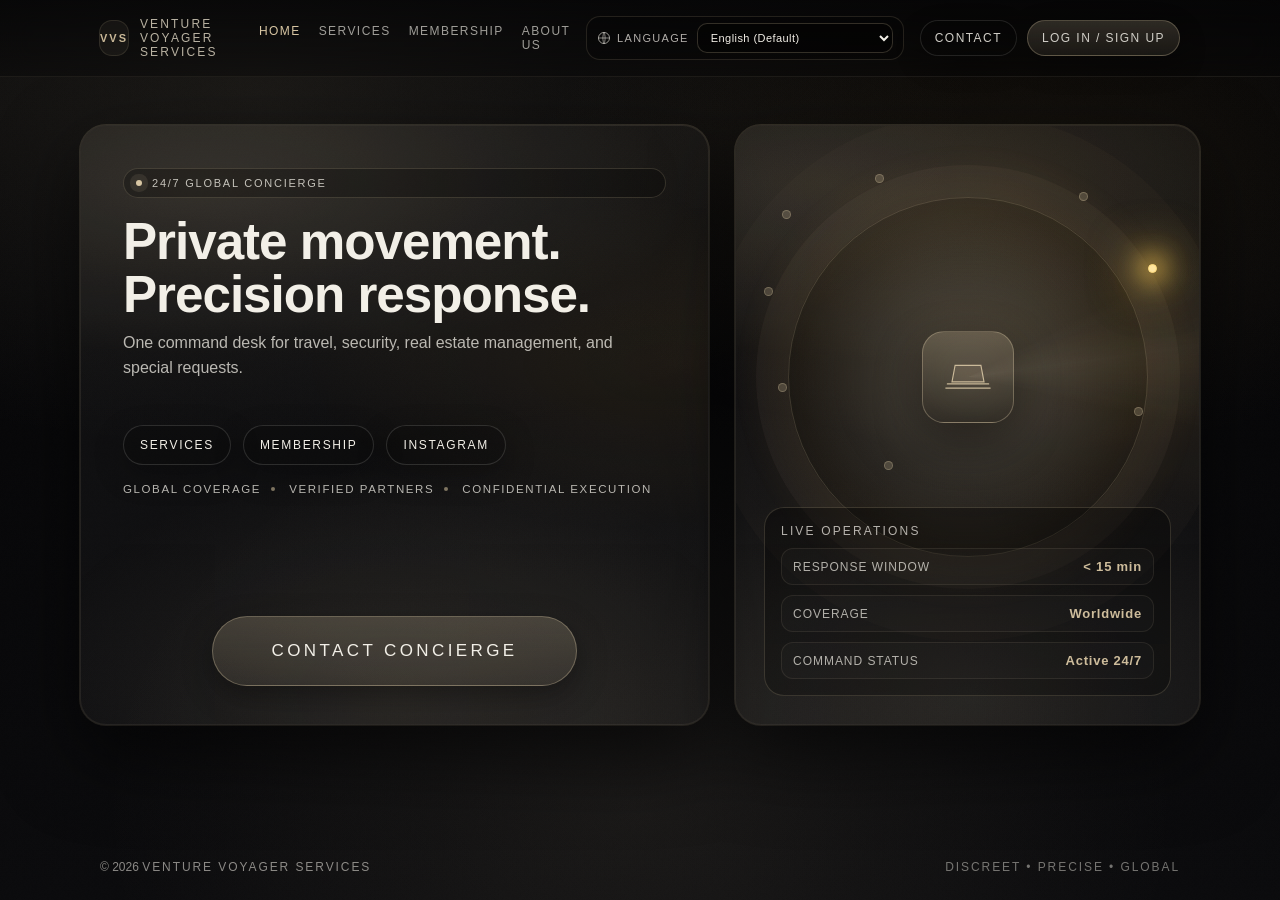
==== commit 5ad3a8fd: "Reduce registry sync load and retry verification email dispatch" ====
--- a/index.html
+++ b/index.html
@@ -8,7 +8,7 @@
   <meta http-equiv="Expires" content="0" />
   <title>Venture Voyager Services - Concierge</title>
   <meta name="description" content="Venture Voyager Services (VVS) - discreet luxury concierge and private access." />
-  <link rel="stylesheet" href="styles.css?v=20260307-903" />
+  <link rel="stylesheet" href="styles.css?v=20260307-904" />
 </head>
 <body>
   <div class="wrap">
@@ -1750,6 +1750,6 @@
     </footer>
   </div>
 
-  <script src="script.js?v=20260307-903"></script>
+  <script src="script.js?v=20260307-904"></script>
 </body>
 </html>
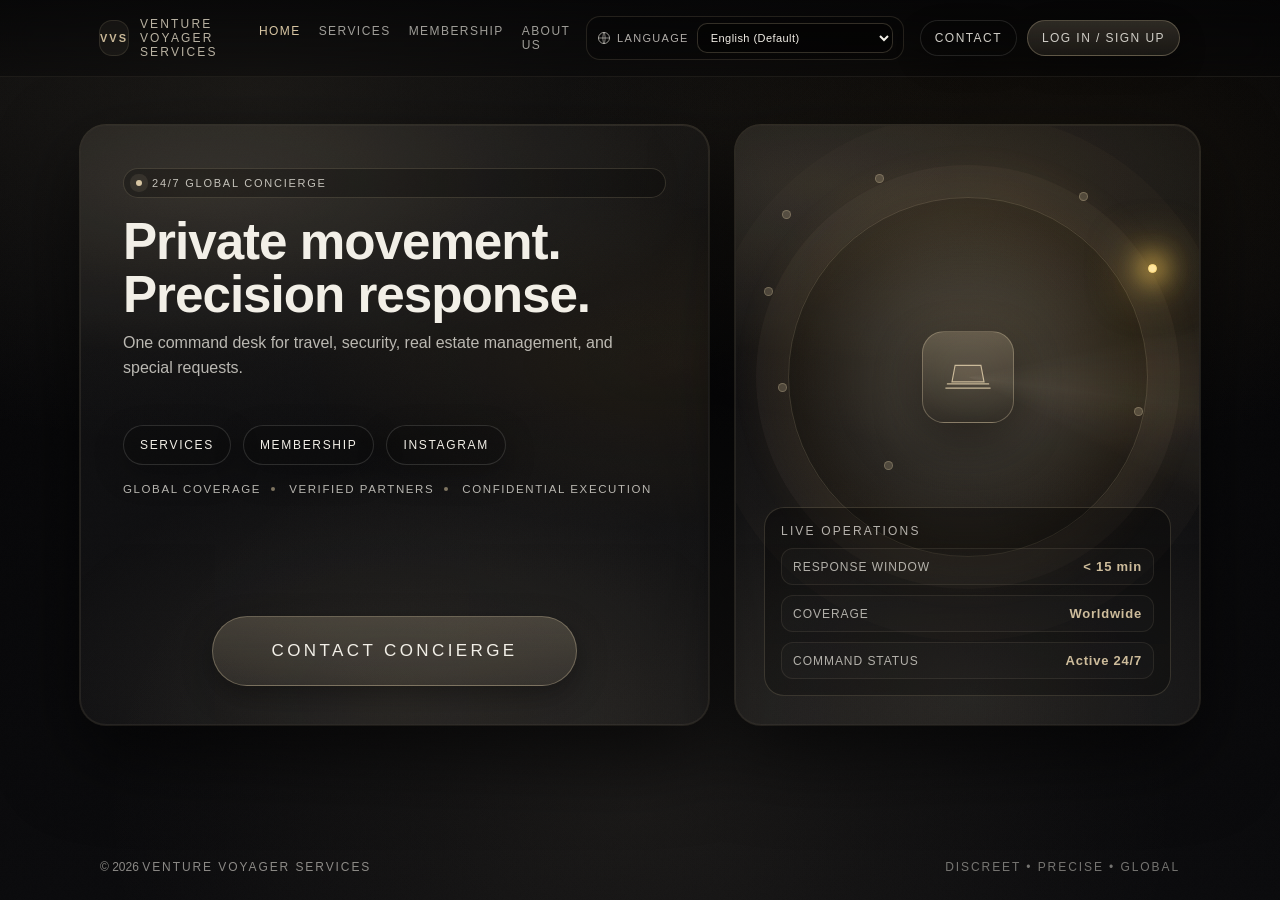
==== commit 0067d2e4: "Add verification retry/reuse logic and finalize login flow stability" ====
--- a/index.html
+++ b/index.html
@@ -8,7 +8,7 @@
   <meta http-equiv="Expires" content="0" />
   <title>Venture Voyager Services - Concierge</title>
   <meta name="description" content="Venture Voyager Services (VVS) - discreet luxury concierge and private access." />
-  <link rel="stylesheet" href="styles.css?v=20260307-904" />
+  <link rel="stylesheet" href="styles.css?v=20260307-905" />
 </head>
 <body>
   <div class="wrap">
@@ -1750,6 +1750,6 @@
     </footer>
   </div>
 
-  <script src="script.js?v=20260307-904"></script>
+  <script src="script.js?v=20260307-905"></script>
 </body>
 </html>
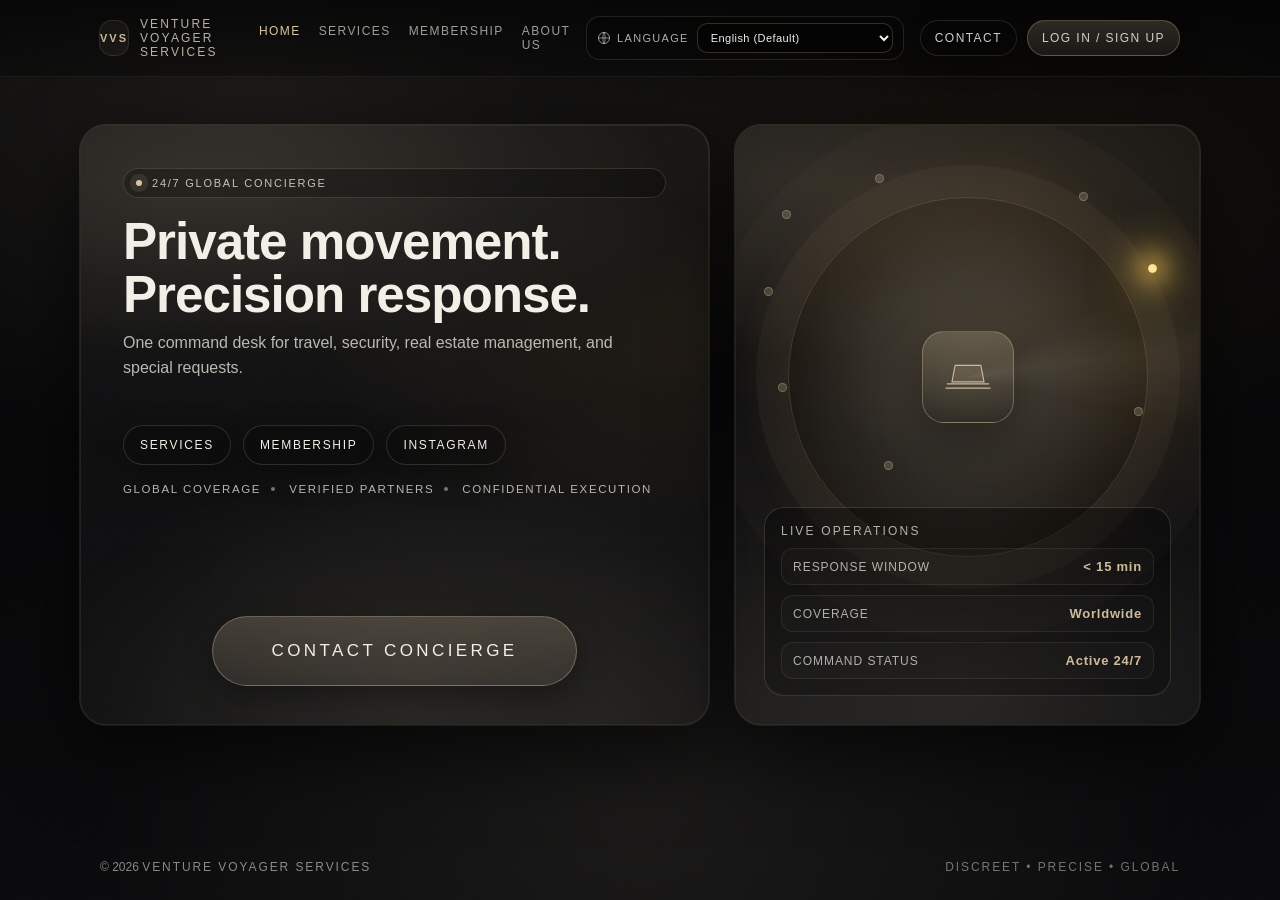
==== commit 0083780d: "Update About Us Mikhail photo to requested image" ====
--- a/index.html
+++ b/index.html
@@ -271,7 +271,7 @@
 
               <article class="aboutFounderCard">
                 <div class="aboutFounderMedia">
-                  <img src="assets/about-mikhail.jpg" alt="Mikhail Kovalev, COO and Co-Founder" loading="lazy" decoding="async" />
+                  <img src="assets/about-mikhail-20260307.jpg" alt="Mikhail Kovalev, COO and Co-Founder" loading="lazy" decoding="async" />
                   <span class="aboutFounderTag">Co-Founder</span>
                 </div>
                 <div class="aboutFounderBody">
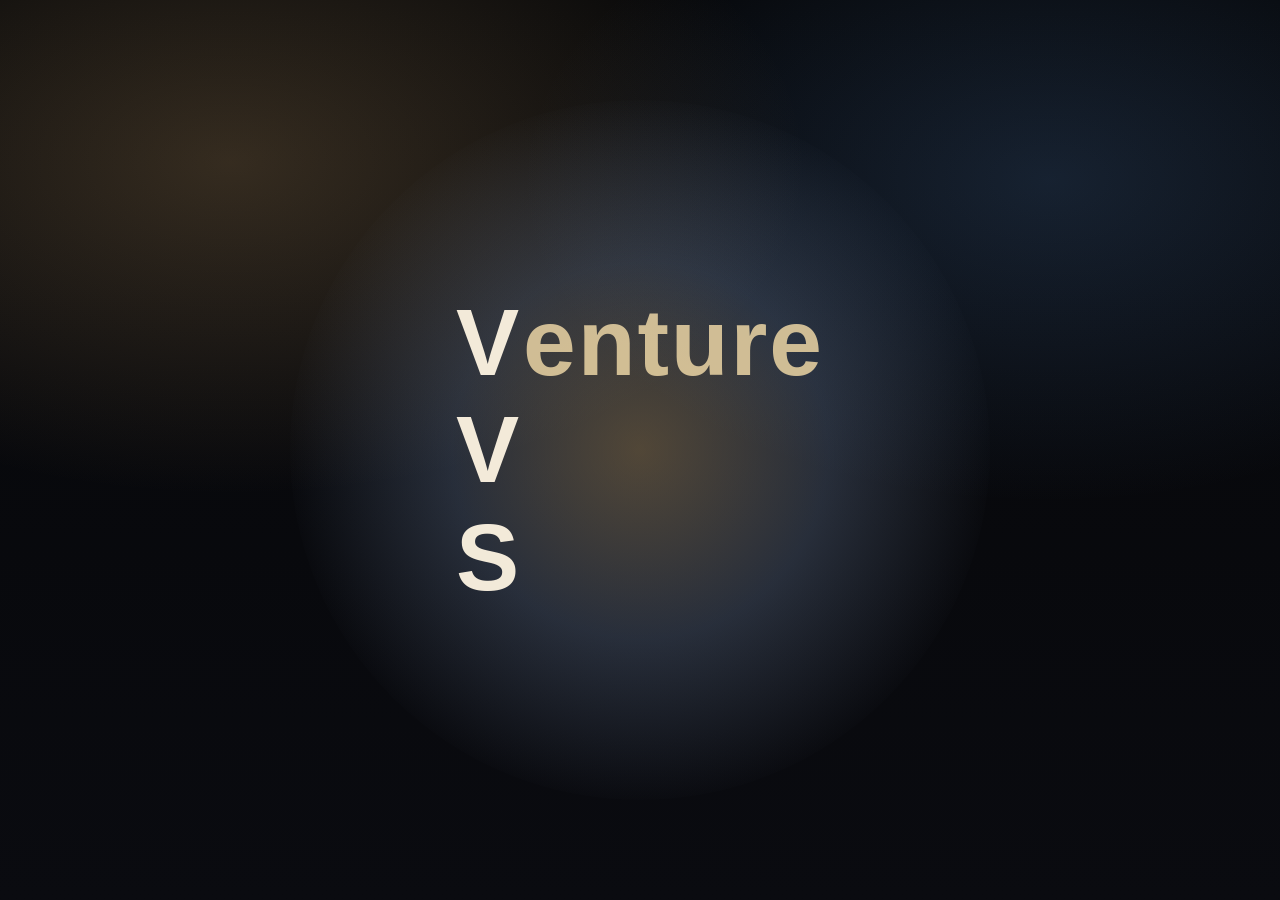
==== commit 30823807: "Deploy CAC closed chats page and Monarch transfer flow" ====
--- a/index.html
+++ b/index.html
@@ -8,9 +8,47 @@
   <meta http-equiv="Expires" content="0" />
   <title>Venture Voyager Services - Concierge</title>
   <meta name="description" content="Venture Voyager Services (VVS) - discreet luxury concierge and private access." />
-  <link rel="stylesheet" href="styles.css?v=20260307-905" />
+  <meta name="theme-color" content="#07080b" />
+  <link rel="apple-touch-icon" sizes="180x180" href="/apple-touch-icon.png?v=20260308-1" />
+  <link rel="icon" type="image/png" sizes="32x32" href="/favicon-32x32.png?v=20260308-1" />
+  <link rel="icon" type="image/png" sizes="16x16" href="/favicon-16x16.png?v=20260308-1" />
+  <link rel="icon" type="image/x-icon" href="/favicon.ico?v=20260308-1" />
+  <link rel="shortcut icon" type="image/x-icon" href="/favicon.ico?v=20260308-1" />
+  <link rel="mask-icon" href="/safari-pinned-tab.svg?v=20260308-1" color="#d9bd8c" />
+  <link rel="manifest" href="/site.webmanifest?v=20260308-1" />
+  <link rel="stylesheet" href="styles.css?v=20260312-hotfix2" />
 </head>
 <body>
+  <div class="cinematicOverlay" id="vvs-cinematic-overlay" hidden>
+    <section class="cinematicScene cinematicSceneVvs" data-cinematic-scene="vvs">
+      <div class="cinematicVvsGlow" aria-hidden="true"></div>
+      <div class="cinematicVvsCore" id="cinematic-vvs-core">VVS</div>
+      <div class="cinematicVvsBuild" id="cinematic-vvs-build" aria-hidden="true">
+        <p class="cinematicVvsWord"><b>V</b><span id="cinematic-vvs-word-1"></span></p>
+        <p class="cinematicVvsWord"><b>V</b><span id="cinematic-vvs-word-2"></span></p>
+        <p class="cinematicVvsWord"><b>S</b><span id="cinematic-vvs-word-3"></span></p>
+      </div>
+    </section>
+    <section class="cinematicScene cinematicSceneVvsLogin" data-cinematic-scene="vvs-login" hidden>
+      <div class="cinematicVvsLoginGlow" aria-hidden="true"></div>
+      <p class="cinematicTyping" id="cinematic-vvs-login-daypart"></p>
+      <h2 class="cinematicHeading" id="cinematic-vvs-login-title"></h2>
+      <p class="cinematicSubheading" id="cinematic-vvs-login-subtitle"></p>
+    </section>
+    <section class="cinematicScene cinematicSceneSunrise" data-cinematic-scene="sunrise" hidden>
+      <div class="cinematicSunriseSky" aria-hidden="true"></div>
+      <div class="cinematicSunriseSun" aria-hidden="true"></div>
+      <h2 class="cinematicHeading" id="cinematic-sunrise-title"></h2>
+      <p class="cinematicSubheading" id="cinematic-sunrise-subtitle"></p>
+    </section>
+    <section class="cinematicScene cinematicSceneMonarch" data-cinematic-scene="monarch" hidden>
+      <div class="cinematicMonarchGrid" aria-hidden="true"></div>
+      <div class="cinematicMonarchWing cinematicMonarchWingLeft" aria-hidden="true"></div>
+      <div class="cinematicMonarchWing cinematicMonarchWingRight" aria-hidden="true"></div>
+      <div class="cinematicMonarchRing" aria-hidden="true"></div>
+      <h2 class="cinematicHeading" id="cinematic-monarch-title"></h2>
+    </section>
+  </div>
   <div class="wrap">
     <header>
       <div class="nav">
@@ -658,6 +696,11 @@
                 <p class="profileLabel">Upcoming Service</p>
                 <h3 class="profileValue" id="profile-upcoming-title">Maldives - Radoga Resorts</h3>
                 <p class="profileNote" id="profile-upcoming-details"></p>
+                <p class="profileNote" id="profile-upcoming-link-wrap" hidden>
+                  <a class="inlineLink" id="profile-upcoming-link" href="#" target="_blank" rel="noopener noreferrer">
+                    <span id="profile-upcoming-link-label">Join meeting</span>
+                  </a>
+                </p>
               </article>
 
               <article class="profileCard profileCardWide" id="profile-owner-metrics" hidden>
@@ -965,6 +1008,7 @@
                     <a class="sunriseLaunchBtn" href="#sunrise-marketing" data-route="sunrise-marketing" data-shortcut="mkt"><span class="sunriseShortcutCode">MKT</span>Marketing</a>
                     <a class="sunriseLaunchBtn" href="#sunrise-employees" data-route="sunrise-employees" data-shortcut="emp"><span class="sunriseShortcutCode">EMP</span>Employees Dashboard</a>
                     <a class="sunriseLaunchBtn" href="#sunrise-surveys" data-route="sunrise-surveys" data-shortcut="csv"><span class="sunriseShortcutCode">CSV</span>Customer Surveys</a>
+                    <a class="sunriseLaunchBtn" href="#sunrise-cac" data-route="sunrise-cac" data-shortcut="cac"><span class="sunriseShortcutCode">CAC</span>Customer Assistance Chat</a>
                     <a class="sunriseLaunchBtn" href="#sunrise-legality" data-route="sunrise-legality" data-shortcut="lgl"><span class="sunriseShortcutCode">LGL</span>Legality Follow Ups</a>
                   </div>
                 </article>
@@ -1016,6 +1060,12 @@
 
       <section class="routePage" data-page="sunrise-surveys" aria-label="Sunrise Surveys Page" hidden>
         <section class="view"><div class="viewInner sunriseShell sunriseDetailShell"><div class="viewTop"><div class="kicker"><span class="dot"></span> Sunrise • Surveys</div><div class="viewActions" style="margin-top:0;"><button class="btn ghost" type="button" data-sunrise-logout>Log Out</button><a class="btn ghost" href="#sunrise" data-route="sunrise">Back</a></div></div><h2 class="viewTitle">Customer Surveys</h2><div class="sunriseDetailGrid"><article class="sunriseDetailCard opsEditableBlock"><h3>Survey Intelligence</h3><p class="opsText">Surveys, reviews, FAQ responded, avg handling time, most asked question, and positive/negative discussion topics.</p><textarea class="opsEditor" hidden></textarea><div class="sunriseModuleActions"><button class="sunriseMiniBtn ops-edit" type="button">Edit</button><button class="sunriseMiniBtn ops-save" type="button" hidden>Save</button><button class="sunriseMiniBtn ops-cancel" type="button" hidden>Cancel</button></div></article><article class="sunriseDetailCard sunriseDetailWide"><h3>Respond to Client (Demo)</h3><form class="sunriseReplyForm sunriseClientReplyForm"><div class="field"><label>Client Email</label><input class="input sunrise-client-email" type="email" required /></div><div class="field"><label>Response Message</label><textarea class="input sunrise-client-reply" rows="3" required></textarea></div><div class="sunriseModuleActions"><button class="sunriseMiniBtn ops-save" type="submit">Send Response</button></div></form><p class="authInfo sunrise-reply-info"></p></article></div></div></section>
+      </section>
+      <section class="routePage" data-page="sunrise-cac" aria-label="Sunrise CAC Page" hidden>
+        <section class="view"><div class="viewInner sunriseShell sunriseDetailShell"><div class="viewTop"><div class="kicker"><span class="dot"></span> Sunrise • CAC</div><div class="viewActions" style="margin-top:0;"><button class="btn ghost" type="button" data-sunrise-save-changes>Saved</button><a class="btn ghost" href="#sunrise-cac-closed" data-route="sunrise-cac-closed" id="sunrise-cac-closed-btn">Closed Chats</a><button class="btn ghost" type="button" data-sunrise-logout>Log Out</button><a class="btn ghost" href="#sunrise" data-route="sunrise">Back</a></div></div><h2 class="viewTitle">Customer Assistance Chat</h2><div class="sunriseDetailGrid" id="sunrise-cac-grid"></div></div></section>
+      </section>
+      <section class="routePage" data-page="sunrise-cac-closed" aria-label="Sunrise CAC Closed Chats Page" hidden>
+        <section class="view"><div class="viewInner sunriseShell sunriseDetailShell"><div class="viewTop"><div class="kicker"><span class="dot"></span> Sunrise • CAC Closed</div><div class="viewActions" style="margin-top:0;"><button class="btn ghost" type="button" data-sunrise-save-changes>Saved</button><button class="btn ghost" type="button" data-sunrise-logout>Log Out</button><a class="btn ghost" href="#sunrise-cac" data-route="sunrise-cac">Back to CAC</a></div></div><h2 class="viewTitle">Closed Customer Assistance Chats</h2><div class="sunriseDetailGrid" id="sunrise-cac-closed-grid"></div></div></section>
       </section>
 
       <section class="routePage" data-page="sunrise-events" aria-label="Sunrise Events Page" hidden>
@@ -1077,7 +1127,7 @@
               <div class="kicker monarchHeaderBadge"><span class="dot"></span> MONARCH ARCHANGEL • OWNER VAULT</div>
               <div class="viewActions" style="margin-top:0;">
                 <button class="btn ghost" type="button" id="monarch-save-top-btn" hidden>Save Changes</button>
-                <button class="btn ghost" type="button" data-sunrise-logout>Log Out</button>
+                <button class="btn ghost" type="button" id="monarch-logout-btn">Log Out</button>
                 <a class="btn ghost" href="#sunrise" data-route="sunrise">Back</a>
               </div>
             </div>
@@ -1106,6 +1156,47 @@
       </form>
       <div class="sunriseCodeHelp" id="sunrise-code-help" hidden></div>
       <p class="authInfo sunriseDockInfo" id="sunrise-shortcut-dock-info"></p>
+    </div>
+
+    <div class="vvsCacWidget" id="vvs-cac-widget" hidden>
+      <button class="vvsCacFab" id="vvs-cac-toggle" type="button" aria-expanded="false" aria-controls="vvs-cac-panel">
+        <span class="vvsCacFabIcon" aria-hidden="true">
+          <svg class="vvsCacFabMark" viewBox="0 0 220 120" xmlns="http://www.w3.org/2000/svg">
+            <path d="M48 76h124v10H48z" class="markStroke"/>
+            <path d="M74 38h72v38H74z" class="markStroke"/>
+          </svg>
+        </span>
+        <span class="vvsCacFabText">Support</span>
+      </button>
+      <section class="vvsCacPanel" id="vvs-cac-panel" hidden>
+        <header class="vvsCacHead">
+          <h3>VVS Customer Assistance</h3>
+          <button class="vvsCacClose" id="vvs-cac-close" type="button" aria-label="Close chat">×</button>
+        </header>
+        <p class="vvsCacWelcome" id="vvs-cac-welcome">Welcome to VVS Customer Assistance, how can we help you today?</p>
+        <div class="vvsCacMessages" id="vvs-cac-messages"></div>
+        <form class="vvsCacComposer" id="vvs-cac-form">
+          <textarea class="input" id="vvs-cac-input" rows="3" placeholder="Type your message..." required></textarea>
+          <div class="vvsCacActions">
+            <button class="btn primary" type="submit">Send</button>
+            <button class="btn ghost" type="button" id="vvs-cac-end">End conversation</button>
+          </div>
+        </form>
+        <div class="vvsCacFeedback" id="vvs-cac-feedback" hidden>
+          <label for="vvs-cac-rating">Rate your experience (1-5 Concierge Bells)</label>
+          <select class="select" id="vvs-cac-rating">
+            <option value="5">5 Bells</option>
+            <option value="4">4 Bells</option>
+            <option value="3">3 Bells</option>
+            <option value="2">2 Bells</option>
+            <option value="1">1 Bell</option>
+          </select>
+          <textarea class="input" id="vvs-cac-feedback-note" rows="2" placeholder="Additional feedback (optional)"></textarea>
+          <div class="vvsCacActions">
+            <button class="btn primary" id="vvs-cac-feedback-submit" type="button">Submit feedback</button>
+          </div>
+        </div>
+      </section>
     </div>
 
     <div class="contactOverlay" id="contact-overlay" hidden>
@@ -1750,6 +1841,6 @@
     </footer>
   </div>
 
-  <script src="script.js?v=20260307-905"></script>
+  <script src="script.js?v=20260312-hotfix9"></script>
 </body>
 </html>
--- a/styles.css
+++ b/styles.css
@@ -608,6 +608,248 @@
 @keyframes serviceCardFade{
   from{opacity:0; transform: translateY(8px);}
   to{opacity:1; transform: translateY(0);}
+}
+
+.aboutLead{
+  max-width: 78ch;
+  margin-bottom: 18px;
+}
+
+.aboutFounders{
+  display:grid;
+  grid-template-columns: repeat(2, minmax(0, 1fr));
+  gap:14px;
+}
+
+.aboutFounderCard{
+  border:1px solid rgba(216,198,163,.20);
+  border-radius:20px;
+  background: rgba(0,0,0,.22);
+  overflow:hidden;
+  box-shadow: 0 20px 44px rgba(0,0,0,.34);
+  display:grid;
+  grid-template-rows: auto 1fr;
+  transition: transform .22s ease, border-color .22s ease, box-shadow .22s ease;
+}
+
+.aboutFounderCard:hover{
+  transform: translateY(-2px);
+  border-color: rgba(216,198,163,.40);
+  box-shadow: 0 26px 52px rgba(0,0,0,.38);
+}
+
+.aboutFounderMedia{
+  position:relative;
+  aspect-ratio: 1 / 1;
+  overflow:hidden;
+  border-bottom:1px solid rgba(216,198,163,.20);
+}
+
+.aboutFounderMedia img{
+  width:100%;
+  height:100%;
+  object-fit:cover;
+  display:block;
+  transform: scale(1.01);
+  transition: transform .45s ease;
+}
+
+.aboutFounderMediaAleks img{
+  object-position: center 16%;
+}
+
+.aboutFounderCard:hover .aboutFounderMedia img{
+  transform: scale(1.06);
+}
+
+.aboutFounderMedia:after{
+  content:"";
+  position:absolute;
+  inset:0;
+  background: linear-gradient(180deg, transparent 32%, rgba(0,0,0,.42) 100%);
+  pointer-events:none;
+}
+
+.aboutFounderTag{
+  position:absolute;
+  left:12px;
+  bottom:12px;
+  z-index:1;
+  display:inline-flex;
+  align-items:center;
+  gap:6px;
+  padding:6px 10px;
+  border-radius:999px;
+  border:1px solid rgba(216,198,163,.34);
+  background: rgba(23,13,11,.70);
+  color: rgba(242,239,231,.92);
+  letter-spacing:.12em;
+  text-transform:uppercase;
+  font-size:10px;
+}
+
+.aboutFounderBody{
+  padding:14px 14px 16px;
+}
+
+.aboutFounderBody h3{
+  margin:0;
+  font-size: clamp(22px, 2.6vw, 29px);
+  line-height:1.05;
+}
+
+.aboutFounderMeta{
+  margin:7px 0 9px;
+  color: rgba(216,198,163,.90);
+  text-transform:uppercase;
+  letter-spacing:.12em;
+  font-size:11px;
+}
+
+.aboutFounderCopy{
+  margin:0;
+  color: rgba(242,239,231,.76);
+  font-size:14px;
+  line-height:1.58;
+}
+
+.aboutStoryPanel{
+  margin-top:14px;
+  border:1px solid rgba(216,198,163,.22);
+  border-radius:18px;
+  background: rgba(0,0,0,.22);
+  padding:16px;
+}
+
+.aboutStoryTitle{
+  margin:0;
+  font-size:19px;
+  letter-spacing:.08em;
+  text-transform:uppercase;
+  color: rgba(242,239,231,.92);
+}
+
+.aboutStoryIntro{
+  margin:8px 0 0;
+  color: rgba(242,239,231,.72);
+  line-height:1.55;
+  font-size:14px;
+}
+
+.aboutTimeline{
+  margin-top:12px;
+  display:grid;
+  gap:10px;
+}
+
+.aboutStoryStep{
+  border:1px solid rgba(216,198,163,.16);
+  border-radius:14px;
+  background: rgba(255,255,255,.02);
+  padding:0 12px;
+  transition: border-color .2s ease, background .2s ease;
+}
+
+.aboutStoryStep[open]{
+  border-color: rgba(216,198,163,.34);
+  background: rgba(0,0,0,.24);
+}
+
+.aboutStoryStep summary{
+  list-style:none;
+  display:flex;
+  align-items:center;
+  gap:8px;
+  cursor:pointer;
+  padding:12px 0;
+  color: rgba(242,239,231,.92);
+  font-weight:550;
+  letter-spacing:.06em;
+}
+
+.aboutStoryStep summary::-webkit-details-marker{
+  display:none;
+}
+
+.aboutStepCode{
+  flex:0 0 auto;
+  min-width:30px;
+  height:22px;
+  border-radius:999px;
+  border:1px solid rgba(216,198,163,.32);
+  display:inline-grid;
+  place-items:center;
+  font-size:10px;
+  letter-spacing:.12em;
+  color: rgba(216,198,163,.95);
+  background: rgba(216,198,163,.08);
+}
+
+.aboutStoryStep p{
+  margin:0 0 12px;
+  color: rgba(242,239,231,.76);
+  line-height:1.55;
+  font-size:14px;
+}
+
+.aboutCaseMeta{
+  display:flex;
+  gap:8px;
+  flex-wrap:wrap;
+  margin:0 0 10px;
+}
+
+.aboutCaseMeta span{
+  border:1px solid rgba(216,198,163,.28);
+  border-radius:999px;
+  padding:5px 9px;
+  font-size:10px;
+  text-transform:uppercase;
+  letter-spacing:.12em;
+  color: rgba(216,198,163,.92);
+  background: rgba(216,198,163,.07);
+}
+
+.aboutCaseList{
+  margin:0 0 12px 18px;
+  padding:0;
+  display:grid;
+  gap:6px;
+  color: rgba(242,239,231,.78);
+  font-size:14px;
+  line-height:1.48;
+}
+
+.aboutCtaPanel{
+  margin-top:14px;
+  border:1px solid rgba(216,198,163,.28);
+  border-radius:18px;
+  padding:18px 16px;
+  background: rgba(0,0,0,.22);
+  box-shadow: 0 18px 40px rgba(0,0,0,.25);
+}
+
+.aboutCtaPanel h3{
+  margin:0;
+  font-size: clamp(24px, 3vw, 34px);
+  line-height:1.05;
+}
+
+.aboutCtaPanel p{
+  margin:8px 0 0;
+  color: rgba(242,239,231,.76);
+  line-height:1.55;
+  font-size:14px;
+}
+
+.aboutBottomContact{
+  margin-top:16px;
+  display:flex;
+  justify-content:center;
+}
+
+.aboutContactBtn{
+  min-width: min(520px, 100%);
 }
 
 .viewActions{display:flex; gap:10px; flex-wrap:wrap; margin-top:18px;}
@@ -840,7 +1082,7 @@
   display:grid;
   grid-template-columns: repeat(auto-fit, minmax(170px, 1fr));
   gap:10px;
-  max-height:260px;
+  max-height:min(65vh, 560px);
   overflow:auto;
   border:1px solid rgba(223,167,131,.24);
   border-radius:12px;
@@ -2258,11 +2500,14 @@
   display:grid;
   grid-template-columns: 290px minmax(0, 1fr);
   gap:16px;
+  min-height: 0;
+  align-items: start;
 }
 
 .sunriseInboxSidebar{
   display:grid;
   gap:12px;
+  min-height: 0;
 }
 
 .sunriseInboxFolders,
@@ -2272,6 +2517,9 @@
   background: linear-gradient(145deg, rgba(42,21,15,.88), rgba(96,58,34,.62));
   box-shadow: 0 16px 34px rgba(0,0,0,.28);
   padding:14px;
+  max-height: min(34vh, 390px);
+  overflow-y: auto;
+  overflow-x: hidden;
 }
 
 .sunriseInboxFolderBtn{
@@ -2312,6 +2560,7 @@
 .sunriseInboxMain{
   display:grid;
   gap:12px;
+  min-height: 0;
 }
 
 .sunriseInboxTop{
@@ -2325,6 +2574,32 @@
   display:grid;
   gap:10px;
   margin-top:10px;
+  max-height: min(58vh, 760px);
+  overflow-y: auto;
+  overflow-x: hidden;
+  padding-right: 4px;
+}
+
+.sunriseInboxPagination{
+  display:flex;
+  align-items:center;
+  justify-content:space-between;
+  gap:10px;
+  flex-wrap:wrap;
+  margin-top:10px;
+}
+
+.sunriseInboxPaginationInfo{
+  font-size:11px;
+  letter-spacing:.08em;
+  text-transform:uppercase;
+  color: rgba(233,204,176,.74);
+}
+
+.sunriseInboxPaginationActions{
+  display:flex;
+  align-items:center;
+  gap:8px;
 }
 
 .sunriseInboxRow{
@@ -2546,6 +2821,16 @@
   background: rgba(12,8,7,.56);
   display:grid;
   gap:5px;
+  width:100%;
+  text-align:left;
+  cursor:pointer;
+  transition: border-color .16s ease, background .16s ease, transform .16s ease;
+}
+
+.sunriseInboxThreadRow:hover{
+  border-color: rgba(233,185,138,.38);
+  background: rgba(30,18,13,.7);
+  transform: translateY(-1px);
 }
 
 .sunriseInboxThreadRow.isCurrent{
@@ -3152,7 +3437,36 @@
 .monarchHeroActions{
   display:flex;
   align-items:center;
+  justify-content:flex-end;
+  flex-wrap:wrap;
   gap:10px;
+}
+
+.monarchDangerBtn{
+  border-color: rgba(232,127,127,.42) !important;
+  background: rgba(62,18,24,.62) !important;
+  color: rgba(255,216,216,.95) !important;
+}
+
+.monarchDangerBtn:hover{
+  border-color: rgba(255,162,162,.62) !important;
+  background: rgba(85,24,32,.72) !important;
+}
+
+.monarchActionStrip{
+  padding: 14px 16px;
+}
+
+.monarchCloudActions{
+  display:flex;
+  justify-content:center;
+  align-items:center;
+  gap:12px;
+  flex-wrap:wrap;
+}
+
+.monarchCloudActions .btn{
+  min-width:220px;
 }
 
 .monarchStatsGrid{
@@ -3214,6 +3528,16 @@
   display:grid;
   grid-template-columns: repeat(2, minmax(0, 1fr));
   gap:12px;
+}
+
+.monarchTransferWindow{
+  width:min(900px, calc(100vw - 26px));
+}
+
+.monarchTransferGrid{
+  display:grid;
+  grid-template-columns: 1fr;
+  gap:8px;
 }
 
 .monarchArchiveCard,
@@ -3675,6 +3999,291 @@
   color: var(--tier-note, rgba(242,239,231,.78));
   line-height:1.52;
   font-size:14px;
+}
+
+.inlineLink{
+  color: var(--tier-accent, rgba(216,198,163,.95));
+  text-decoration:none;
+  border-bottom:1px solid rgba(216,198,163,.34);
+  transition: color .2s ease, border-color .2s ease;
+}
+
+.inlineLink:hover{
+  color: var(--tier-text, rgba(242,239,231,.96));
+  border-bottom-color: var(--tier-accent, rgba(216,198,163,.95));
+}
+
+.cacClientList{
+  display:grid;
+  gap:8px;
+  max-height:380px;
+  overflow:auto;
+  padding-right:4px;
+}
+
+.cacClientBtn{
+  width:100%;
+  text-align:left;
+}
+
+.cacClientBtn span{
+  display:block;
+  margin-top:4px;
+  font-size:11px;
+  color: rgba(255,226,200,.74);
+  letter-spacing:.04em;
+}
+
+.cacClientBtn.isActive{
+  border-color: rgba(233,185,138,.58);
+  background: rgba(86,44,28,.58);
+}
+
+.cacConversationMeta{
+  margin:8px 0 10px;
+  font-size:12px;
+  letter-spacing:.08em;
+  text-transform:uppercase;
+  color: rgba(255,226,200,.72);
+}
+
+.cacConversationMessages{
+  max-height:340px;
+  overflow:auto;
+  -webkit-overflow-scrolling: touch;
+  overscroll-behavior: contain;
+  padding-right:4px;
+  margin-bottom:10px;
+  display:grid;
+  gap:8px;
+}
+
+.cacMsg{
+  border:1px solid rgba(226,178,137,.26);
+  border-radius:12px;
+  background: rgba(21,10,8,.52);
+  padding:10px 11px;
+}
+
+.cacMsgHead{
+  margin:0 0 6px;
+  display:flex;
+  justify-content:space-between;
+  gap:8px;
+  font-size:11px;
+  line-height:1.3;
+  color: rgba(255,220,194,.86);
+  overflow-wrap:anywhere;
+}
+
+.cacMsgHead span{
+  color: rgba(255,217,188,.62);
+  white-space:nowrap;
+}
+
+.cacMsg p{
+  margin:0;
+  color: rgba(255,232,212,.88);
+  line-height:1.5;
+  font-size:13px;
+  overflow-wrap:anywhere;
+}
+
+.cacMsg-client{
+  border-color: rgba(216,198,163,.26);
+  background: rgba(40,22,16,.48);
+}
+
+.cacMsg-employee{
+  border-color: rgba(233,185,138,.36);
+  background: rgba(74,35,22,.56);
+}
+
+.cacMsg-system{
+  border-color: rgba(177,140,110,.34);
+  background: rgba(34,20,16,.56);
+}
+
+.cacClosedRow.isActive td{
+  background: rgba(86,44,28,.42);
+}
+
+.cacClosedActions{
+  display:flex;
+  flex-wrap:wrap;
+  gap:6px;
+}
+
+.cacClosedMetaGrid{
+  display:grid;
+  grid-template-columns:repeat(auto-fit, minmax(220px, 1fr));
+  gap:8px 14px;
+  margin:8px 0 12px;
+}
+
+.cacClosedMetaGrid .profileNote{
+  margin:0;
+}
+
+.vvsCacWidget{
+  position:fixed;
+  right:calc(env(safe-area-inset-right, 0px) + 24px);
+  bottom:calc(env(safe-area-inset-bottom, 0px) + 24px);
+  z-index:1300;
+  display:flex;
+  flex-direction:column;
+  align-items:flex-end;
+  gap:10px;
+}
+
+body.sunrise-dock-visible .vvsCacWidget{
+  bottom:calc(env(safe-area-inset-bottom, 0px) + 196px);
+}
+
+.vvsCacFab{
+  display:inline-flex;
+  align-items:center;
+  gap:10px;
+  border:1px solid rgba(216,198,163,.44);
+  border-radius:999px;
+  background: linear-gradient(148deg, rgba(58,22,18,.94), rgba(14,10,9,.96));
+  color: rgba(249,237,219,.98);
+  padding:18px 28px;
+  min-height:66px;
+  font-size:13px;
+  font-weight:700;
+  letter-spacing:.14em;
+  text-transform:uppercase;
+  cursor:pointer;
+  box-shadow: 0 18px 44px rgba(0,0,0,.48);
+}
+
+.vvsCacFabIcon{
+  width:24px;
+  height:24px;
+  line-height:1;
+  display:inline-flex;
+  align-items:center;
+  justify-content:center;
+}
+
+.vvsCacFabMark{
+  width:100%;
+  height:100%;
+}
+
+.vvsCacFabText{
+  line-height:1;
+}
+
+.vvsCacFab:hover{
+  border-color: rgba(241,223,192,.78);
+  transform: translateY(-1px);
+}
+
+.vvsCacPanel{
+  width:min(420px, calc(100vw - 64px));
+  max-height:min(76vh, 680px);
+  height:min(76vh, 680px);
+  max-height:calc(100vh - 104px);
+  display:grid;
+  grid-template-rows:auto auto minmax(0, 1fr) auto auto;
+  gap:10px;
+  border:1px solid rgba(216,198,163,.34);
+  border-radius:16px;
+  background: linear-gradient(158deg, rgba(43,16,13,.96), rgba(11,10,11,.97));
+  box-shadow: 0 20px 60px rgba(0,0,0,.45);
+  padding:12px;
+  overflow:hidden;
+}
+
+body.sunrise-dock-visible .vvsCacPanel{
+  max-height:calc(100vh - 280px);
+  height:min(62vh, 560px);
+}
+
+.vvsCacHead{
+  display:flex;
+  align-items:center;
+  justify-content:space-between;
+  gap:8px;
+}
+
+.vvsCacHead h3{
+  margin:0;
+  font-size:12px;
+  letter-spacing:.14em;
+  text-transform:uppercase;
+  color: rgba(246,234,214,.95);
+}
+
+.vvsCacClose{
+  border:1px solid rgba(216,198,163,.32);
+  background: rgba(36,14,11,.72);
+  color: var(--ink);
+  border-radius:8px;
+  font-size:17px;
+  line-height:1;
+  width:30px;
+  height:30px;
+  cursor:pointer;
+}
+
+.vvsCacWelcome{
+  margin:0;
+  color: rgba(244,228,206,.87);
+  font-size:13px;
+  line-height:1.45;
+}
+
+.vvsCacMessages{
+  min-height:0;
+  overflow:auto;
+  -webkit-overflow-scrolling: touch;
+  overscroll-behavior: contain;
+  display:grid;
+  gap:8px;
+  border:1px solid rgba(216,198,163,.22);
+  border-radius:12px;
+  background: rgba(20,10,9,.44);
+  padding:10px;
+  padding-right:4px;
+}
+
+.vvsCacComposer{
+  display:grid;
+  gap:8px;
+  min-height:0;
+}
+
+.vvsCacActions{
+  display:flex;
+  flex-wrap:wrap;
+  gap:8px;
+}
+
+.vvsCacFeedback{
+  display:grid;
+  gap:8px;
+  border:1px solid rgba(216,198,163,.28);
+  border-radius:12px;
+  background: rgba(24,12,10,.54);
+  padding:10px;
+  max-height:min(25vh, 220px);
+  overflow:auto;
+  min-height:0;
+}
+
+#vvs-cac-input,
+#vvs-cac-feedback-note{
+  resize:none;
+}
+
+.vvsCacFeedback label{
+  font-size:11px;
+  letter-spacing:.1em;
+  text-transform:uppercase;
+  color: rgba(239,228,208,.76);
 }
 
 .teamGrid{
@@ -4604,9 +5213,58 @@
   .nav{
     padding:14px 14px;
     gap:10px;
+    display:grid;
+    grid-template-columns: minmax(0, 1fr) auto;
+    grid-template-areas:
+      "brand cta"
+      "lang lang"
+      "links links";
+    align-items:center;
+    column-gap:10px;
+    row-gap:10px;
   }
   .hero{grid-template-columns:1fr;}
-  .navlinks{display:none}
+  .brand{grid-area:brand; min-width:0;}
+  .cta{
+    grid-area:cta;
+    gap:8px;
+    flex-wrap:wrap;
+    justify-content:flex-end;
+    justify-self:end;
+  }
+  .langControl{
+    grid-area:lang;
+    width:100%;
+    justify-content:space-between;
+    padding:5px 8px;
+    gap:6px;
+  }
+  .navlinks{
+    grid-area:links;
+    display:flex;
+    gap:8px;
+    width:100%;
+    overflow-x:auto;
+    overflow-y:hidden;
+    white-space:nowrap;
+    -webkit-overflow-scrolling:touch;
+    scrollbar-width:none;
+    padding:2px 1px 2px;
+  }
+  .navlinks::-webkit-scrollbar{display:none;}
+  .navlinks a{
+    flex:0 0 auto;
+    padding:8px 10px;
+    border-radius:999px;
+    border:1px solid rgba(216,198,163,.18);
+    background: rgba(0,0,0,.24);
+    font-size:10px;
+    letter-spacing:.10em;
+  }
+  .navlinks a.active{
+    border-color: rgba(216,198,163,.42);
+    background: rgba(216,198,163,.10);
+  }
   .langControl{
     padding:5px 8px;
     gap:6px;
@@ -4620,11 +5278,6 @@
     max-width:150px;
     font-size:10px;
     padding:6px 8px;
-  }
-  .cta{
-    gap:8px;
-    flex-wrap:wrap;
-    justify-content:flex-end;
   }
   .left{padding:32px 22px}
   .right{padding:22px}
@@ -4681,6 +5334,10 @@
   .monarchControlBar{grid-template-columns:1fr;}
   .sunriseReplyForm{grid-template-columns:1fr;}
   .serviceQuick{grid-template-columns:1fr;}
+  .aboutFounders{grid-template-columns:1fr;}
+  .aboutFounderMedia{aspect-ratio: 4 / 5;}
+  .aboutCtaPanel .viewActions{flex-direction:column; align-items:stretch;}
+  .aboutCtaPanel .viewActions .btn{width:100%; text-align:center;}
   .contactLayout{grid-template-columns:1fr;}
   .authGrid{grid-template-columns:1fr;}
   .profileGrid{grid-template-columns:1fr;}
@@ -4715,10 +5372,53 @@
   header{
     position:sticky;
   }
+  .nav{
+    padding:12px 10px;
+    row-gap:8px;
+  }
   .brand{
     gap:9px;
     font-size:10px;
     letter-spacing:.14em;
+  }
+  .navlinks{
+    gap:6px;
+  }
+  .navlinks a{
+    padding:7px 9px;
+    font-size:9px;
+    letter-spacing:.08em;
+  }
+  .sunriseInboxFolders,
+  .sunriseInboxSettings{
+    max-height:none;
+  }
+  .sunriseInboxList{
+    max-height: 52vh;
+  }
+  .vvsCacWidget{
+    right:calc(env(safe-area-inset-right, 0px) + 14px);
+    left:auto;
+    bottom:calc(env(safe-area-inset-bottom, 0px) + 14px);
+    align-items:flex-end;
+  }
+  body.sunrise-dock-visible .vvsCacWidget{
+    bottom:calc(env(safe-area-inset-bottom, 0px) + 210px);
+  }
+  .vvsCacFab{
+    padding:16px 22px;
+    min-height:58px;
+  }
+  .vvsCacFabIcon{
+    width:20px;
+    height:20px;
+  }
+  .vvsCacPanel{
+    width:min(88vw, 400px);
+    max-height:min(72vh, 620px);
+  }
+  .cacConversationMessages{
+    max-height:280px;
   }
   .mark{
     width:30px;
@@ -4810,6 +5510,14 @@
     padding:10px;
     border-radius:12px;
   }
+  .aboutFounderBody{
+    padding:12px 12px 14px;
+  }
+  .aboutStoryPanel,
+  .aboutCtaPanel{
+    padding:14px 12px;
+    border-radius:14px;
+  }
   .contactWindow{
     min-height:360px;
     padding:20px 16px 18px;
@@ -4825,11 +5533,19 @@
     padding:22px 10px 44px;
   }
   .nav{
-    padding:12px 10px;
+    padding:10px 8px;
     gap:8px;
   }
   .brand span:last-child{
     display:none;
+  }
+  .navlinks{
+    gap:5px;
+    padding-right:4px;
+  }
+  .navlinks a{
+    padding:7px 8px;
+    font-size:8.5px;
   }
   .cta .btn{
     padding:8px 10px;
@@ -4985,6 +5701,20 @@
 }
 
 @media (max-width: 680px){
+  .vvsCacWidget{
+    right:calc(env(safe-area-inset-right, 0px) + 10px);
+    bottom:calc(env(safe-area-inset-bottom, 0px) + 10px);
+  }
+  .vvsCacPanel{
+    width:calc(100vw - 20px);
+    height:min(76vh, 620px);
+    max-height:calc(100vh - 80px);
+  }
+  body.sunrise-dock-visible .vvsCacPanel{
+    max-height:calc(100vh - 220px);
+    height:min(60vh, 500px);
+  }
+
   .ampStaffSectionTop,
   .ampOfficeHierarchyTop,
   .ampStaffCardTop{
@@ -5057,3 +5787,575 @@
     scroll-behavior: auto !important;
   }
 }
+
+@media (pointer: fine){
+  body{
+    cursor: url("assets/concierge-hat-cursor.svg") 6 3, auto;
+  }
+
+  a,
+  button,
+  .btn,
+  .card,
+  [role="button"],
+  [data-route],
+  [data-shortcut],
+  [data-monarch-details],
+  [data-monarch-source-action],
+  [data-monarch-delete]{
+    cursor: url("assets/concierge-hat-cursor.svg") 6 3, pointer;
+  }
+
+  input,
+  textarea,
+  [contenteditable="true"]{
+    cursor:text;
+  }
+
+  select{
+    cursor: url("assets/concierge-hat-cursor.svg") 6 3, pointer;
+  }
+}
+
+body.isCinematicLock{
+  overflow:hidden;
+}
+
+body.isCinematicLock .wrap{
+  visibility:hidden;
+}
+
+.cinematicOverlay{
+  position:fixed;
+  inset:0;
+  z-index:9999;
+  display:grid;
+  place-items:center;
+  padding:0;
+  background:
+    radial-gradient(1000px 500px at 20% 18%, rgba(120, 81, 46, .24), transparent 58%),
+    radial-gradient(880px 520px at 82% 18%, rgba(49, 95, 146, .16), transparent 62%),
+    linear-gradient(180deg, #040406, #07080b 46%, #090b10);
+  opacity:0;
+  pointer-events:none;
+  transition: opacity .82s cubic-bezier(.22,.61,.36,1);
+  will-change: opacity;
+}
+
+.cinematicOverlay.isVisible{
+  opacity:1;
+  pointer-events:auto;
+}
+
+.cinematicOverlay.isDissolving{
+  opacity:0;
+}
+
+.cinematicScene{
+  width:100%;
+  min-height:100%;
+  border-radius:0;
+  border:none;
+  box-shadow:none;
+  display:grid;
+  place-items:center;
+  position:relative;
+  overflow:hidden;
+  padding:32px;
+}
+
+.cinematicTyping{
+  margin:0;
+  text-transform:uppercase;
+  letter-spacing:.14em;
+  font-size:clamp(16px, 2.2vw, 24px);
+  color:rgba(242, 239, 231, .9);
+  min-height:1.4em;
+  text-align:center;
+}
+
+.cinematicHeading{
+  margin:0;
+  text-transform:uppercase;
+  letter-spacing:.24em;
+  font-size:clamp(34px, 8vw, 78px);
+  color:rgba(239, 240, 247, .95);
+  text-align:center;
+  text-shadow:0 18px 50px rgba(0, 0, 0, .6);
+  min-height:1.2em;
+}
+
+.cinematicSubheading{
+  margin:0;
+  margin-top:14px;
+  font-size:clamp(13px, 2.1vw, 22px);
+  color:rgba(232, 232, 238, .82);
+  letter-spacing:.12em;
+  text-transform:uppercase;
+  text-align:center;
+  min-height:1.3em;
+}
+
+.cinematicSceneVvs{
+  background:
+    radial-gradient(900px 520px at 18% 18%, rgba(222, 175, 111, .22), transparent 64%),
+    radial-gradient(850px 520px at 82% 20%, rgba(89, 140, 205, .2), transparent 62%),
+    linear-gradient(180deg, #050608, #0a0b10);
+}
+
+.cinematicVvsGlow{
+  position:absolute;
+  width:min(76vw, 700px);
+  height:min(76vw, 700px);
+  border-radius:50%;
+  background:
+    radial-gradient(circle, rgba(224, 191, 139, .34) 0%, rgba(152, 178, 220, .22) 38%, rgba(6, 8, 12, 0) 72%);
+  animation: cinematicGlowPulse 2.4s ease-in-out infinite;
+}
+
+.cinematicVvsCore{
+  position:relative;
+  z-index:2;
+  font-size:clamp(70px, 18vw, 220px);
+  letter-spacing:.22em;
+  font-weight:700;
+  color:rgba(245, 240, 228, .94);
+  text-transform:uppercase;
+  transform:scale(.74);
+  opacity:.18;
+  transition: transform .85s cubic-bezier(.2,.7,.2,1), opacity .85s ease;
+  text-shadow:0 25px 80px rgba(0, 0, 0, .5);
+}
+
+.cinematicSceneVvs.isStage1 .cinematicVvsCore{
+  transform:scale(1);
+  opacity:1;
+}
+
+.cinematicSceneVvs.isStage2 .cinematicVvsCore{
+  transform:scale(.58);
+  opacity:0;
+  filter:blur(6px);
+}
+
+.cinematicVvsBuild{
+  position:absolute;
+  left:50%;
+  top:50%;
+  transform:translate(-50%, -50%) scale(.84);
+  display:flex;
+  flex-direction:column;
+  gap:clamp(8px, 1.4vh, 14px);
+  text-align:left;
+  opacity:0;
+  transition: opacity .58s ease, transform .58s cubic-bezier(.2,.7,.2,1);
+}
+
+.cinematicVvsWord{
+  margin:0;
+  display:flex;
+  align-items:baseline;
+  gap:.02em;
+  font-size:clamp(34px, 7.4vw, 96px);
+  font-weight:700;
+  letter-spacing:.02em;
+  color:rgba(225, 204, 159, .9);
+  line-height:1;
+}
+
+.cinematicVvsWord b{
+  color:rgba(247, 238, 220, .98);
+  font-weight:700;
+}
+
+.cinematicVvsWord span{
+  min-width:2ch;
+}
+
+.cinematicSceneVvs.isStage2 .cinematicVvsBuild{
+  opacity:1;
+  transform:translate(-50%, -50%) scale(1);
+}
+
+.cinematicSceneVvsLogin{
+  --cinematic-tier-text: var(--ink);
+  --cinematic-tier-note: rgba(242,239,231,.82);
+  --cinematic-tier-muted: rgba(242,239,231,.66);
+  --cinematic-tier-card-bg: rgba(0,0,0,.24);
+  --cinematic-tier-accent: rgba(216,198,163,.95);
+  --cinematic-tier-accent-soft: rgba(216,198,163,.52);
+  background:
+    radial-gradient(920px 460px at 16% 16%, var(--cinematic-tier-accent-soft), transparent 62%),
+    radial-gradient(860px 520px at 84% 16%, var(--cinematic-tier-accent), transparent 64%),
+    linear-gradient(180deg, #050608, var(--cinematic-tier-card-bg) 46%, #090b10);
+}
+
+.cinematicSceneVvsLogin .cinematicTyping,
+.cinematicSceneVvsLogin .cinematicHeading,
+.cinematicSceneVvsLogin .cinematicSubheading{
+  position:relative;
+  z-index:2;
+  opacity:0;
+  transform:translateY(18px) scale(.985);
+  filter:blur(9px);
+  will-change:opacity, transform, filter;
+  transition:
+    opacity .7s cubic-bezier(.22,.61,.36,1),
+    transform .7s cubic-bezier(.22,.61,.36,1),
+    filter .7s cubic-bezier(.22,.61,.36,1);
+}
+.cinematicSceneVvsLogin .cinematicTyping{
+  color: var(--cinematic-tier-note);
+  transition-delay:.05s;
+}
+.cinematicSceneVvsLogin .cinematicHeading{
+  color: var(--cinematic-tier-text);
+  transition-delay:.14s;
+}
+.cinematicSceneVvsLogin .cinematicSubheading{
+  color: var(--cinematic-tier-muted);
+  transition-delay:.22s;
+}
+
+.cinematicSceneVvsLogin.isGreetingReveal .cinematicTyping,
+.cinematicSceneVvsLogin.isGreetingReveal .cinematicHeading,
+.cinematicSceneVvsLogin.isGreetingReveal .cinematicSubheading{
+  opacity:1;
+  transform:translateY(0) scale(1);
+  filter:blur(0);
+}
+
+.cinematicVvsLoginGlow{
+  position:absolute;
+  width:min(78vw, 860px);
+  height:min(68vh, 560px);
+  border-radius:50%;
+  background:
+    radial-gradient(circle, var(--cinematic-tier-accent-soft) 0%, var(--cinematic-tier-accent) 36%, rgba(10, 11, 16, 0) 72%);
+  animation: cinematicGlowPulse 2.4s ease-in-out infinite;
+  opacity:.78;
+  transform:scale(.9);
+  transition: opacity .9s ease, transform .9s cubic-bezier(.22,.61,.36,1);
+}
+
+.cinematicSceneVvsLogin.isGreetingReveal .cinematicVvsLoginGlow{
+  opacity:1;
+  transform:scale(1);
+}
+
+.cinematicSceneVvsLogin.tier-theme-base{
+  --cinematic-tier-text: var(--ink);
+  --cinematic-tier-note: rgba(242,239,231,.82);
+  --cinematic-tier-muted: rgba(242,239,231,.66);
+  --cinematic-tier-card-bg: rgba(0,0,0,.24);
+  --cinematic-tier-accent: rgba(216,198,163,.95);
+  --cinematic-tier-accent-soft: rgba(216,198,163,.52);
+}
+
+.cinematicSceneVvsLogin.tier-theme-red{
+  --cinematic-tier-text: #ffe4e0;
+  --cinematic-tier-note: rgba(255,225,220,.84);
+  --cinematic-tier-muted: rgba(255,196,188,.70);
+  --cinematic-tier-card-bg: rgba(73,13,14,.50);
+  --cinematic-tier-accent: rgba(232,66,66,.98);
+  --cinematic-tier-accent-soft: rgba(212,53,53,.56);
+}
+
+.cinematicSceneVvsLogin.tier-theme-noir{
+  --cinematic-tier-text: #f2f3f4;
+  --cinematic-tier-note: rgba(233,236,240,.84);
+  --cinematic-tier-muted: rgba(199,205,213,.68);
+  --cinematic-tier-card-bg: rgba(15,17,22,.58);
+  --cinematic-tier-accent: rgba(195,204,220,.94);
+  --cinematic-tier-accent-soft: rgba(144,155,175,.54);
+}
+
+.cinematicSceneVvsLogin.tier-theme-cuprum{
+  --cinematic-tier-text: #ffe9d6;
+  --cinematic-tier-note: rgba(255,225,196,.84);
+  --cinematic-tier-muted: rgba(233,188,142,.70);
+  --cinematic-tier-card-bg: rgba(74,45,24,.52);
+  --cinematic-tier-accent: rgba(208,143,88,.96);
+  --cinematic-tier-accent-soft: rgba(176,119,71,.54);
+}
+
+.cinematicSceneVvsLogin.tier-theme-argentum{
+  --cinematic-tier-text: #edf3fc;
+  --cinematic-tier-note: rgba(228,236,247,.84);
+  --cinematic-tier-muted: rgba(182,197,217,.70);
+  --cinematic-tier-card-bg: rgba(28,40,56,.52);
+  --cinematic-tier-accent: rgba(171,194,224,.96);
+  --cinematic-tier-accent-soft: rgba(126,152,186,.54);
+}
+
+.cinematicSceneVvsLogin.tier-theme-aurum{
+  --cinematic-tier-text: #fff6dd;
+  --cinematic-tier-note: rgba(255,239,197,.84);
+  --cinematic-tier-muted: rgba(236,205,132,.70);
+  --cinematic-tier-card-bg: rgba(75,56,18,.52);
+  --cinematic-tier-accent: rgba(232,186,78,.96);
+  --cinematic-tier-accent-soft: rgba(189,149,60,.54);
+}
+
+.cinematicSceneVvsLogin.tier-theme-platinum{
+  --cinematic-tier-text: #f0f5ff;
+  --cinematic-tier-note: rgba(231,238,250,.84);
+  --cinematic-tier-muted: rgba(185,199,224,.70);
+  --cinematic-tier-card-bg: rgba(26,37,56,.52);
+  --cinematic-tier-accent: rgba(173,198,236,.96);
+  --cinematic-tier-accent-soft: rgba(128,155,202,.54);
+}
+
+.cinematicSceneVvsLogin.tier-theme-diamante{
+  --cinematic-tier-text: #ecfcff;
+  --cinematic-tier-note: rgba(220,246,252,.84);
+  --cinematic-tier-muted: rgba(165,219,232,.70);
+  --cinematic-tier-card-bg: rgba(16,55,62,.52);
+  --cinematic-tier-accent: rgba(121,216,235,.96);
+  --cinematic-tier-accent-soft: rgba(84,179,198,.54);
+}
+
+.cinematicSceneVvsLogin.tier-theme-owner{
+  --cinematic-tier-text: #f3f0ff;
+  --cinematic-tier-note: rgba(233,243,240,.88);
+  --cinematic-tier-muted: rgba(188,224,210,.74);
+  --cinematic-tier-card-bg: rgba(43,26,76,.46);
+  --cinematic-tier-accent: rgba(139,103,224,.96);
+  --cinematic-tier-accent-soft: rgba(98,197,154,.62);
+}
+
+.cinematicSceneVvsLogin.tier-theme-sta{
+  --cinematic-tier-text: #e9f6eb;
+  --cinematic-tier-note: rgba(226,243,230,.86);
+  --cinematic-tier-muted: rgba(188,214,198,.74);
+  --cinematic-tier-card-bg: rgba(30,58,41,.48);
+  --cinematic-tier-accent: rgba(186,218,199,.96);
+  --cinematic-tier-accent-soft: rgba(172,189,198,.56);
+}
+
+.cinematicSceneVvsLogin.tier-theme-ss{
+  --cinematic-tier-text: #eef8ff;
+  --cinematic-tier-note: rgba(226,242,255,.86);
+  --cinematic-tier-muted: rgba(182,204,224,.74);
+  --cinematic-tier-card-bg: rgba(28,54,76,.46);
+  --cinematic-tier-accent: rgba(190,220,238,.96);
+  --cinematic-tier-accent-soft: rgba(222,205,154,.56);
+}
+
+.cinematicSceneVvsLogin.tier-theme-sm{
+  --cinematic-tier-text: #f5ecff;
+  --cinematic-tier-note: rgba(238,226,255,.86);
+  --cinematic-tier-muted: rgba(214,186,228,.74);
+  --cinematic-tier-card-bg: rgba(62,37,86,.46);
+  --cinematic-tier-accent: rgba(206,176,235,.96);
+  --cinematic-tier-accent-soft: rgba(221,166,181,.56);
+}
+
+.cinematicSceneVvsLogin.tier-theme-da{
+  --cinematic-tier-text: #f9efe5;
+  --cinematic-tier-note: rgba(245,226,207,.86);
+  --cinematic-tier-muted: rgba(210,178,149,.74);
+  --cinematic-tier-card-bg: rgba(61,34,19,.5);
+  --cinematic-tier-accent: rgba(216,165,137,.96);
+  --cinematic-tier-accent-soft: rgba(193,140,111,.56);
+}
+
+.cinematicSceneVvsLogin.tier-theme-ca{
+  --cinematic-tier-text: #fff0ea;
+  --cinematic-tier-note: rgba(252,229,223,.86);
+  --cinematic-tier-muted: rgba(227,187,178,.74);
+  --cinematic-tier-card-bg: rgba(53,32,53,.48);
+  --cinematic-tier-accent: rgba(227,175,160,.96);
+  --cinematic-tier-accent-soft: rgba(121,143,193,.56);
+}
+
+.cinematicSceneVvsLogin.tier-theme-gold{
+  --cinematic-tier-text: #fff6df;
+  --cinematic-tier-note: rgba(255,243,214,.84);
+  --cinematic-tier-muted: rgba(241,224,178,.70);
+  --cinematic-tier-card-bg: rgba(70,53,22,.48);
+  --cinematic-tier-accent: rgba(231,186,85,.96);
+  --cinematic-tier-accent-soft: rgba(198,157,72,.54);
+}
+
+.cinematicSceneSunrise{
+  background:
+    linear-gradient(180deg, #05060e 0%, #0a1024 42%, #163462 66%, #ed934f 100%);
+}
+
+.cinematicSunriseSky{
+  position:absolute;
+  inset:0;
+  background:linear-gradient(180deg, rgba(4,7,18,.8), rgba(9,23,55,.65) 48%, rgba(236, 150, 76, .42) 100%);
+  animation: cinematicSunriseDawn 3.4s linear forwards;
+}
+
+.cinematicSunriseSun{
+  position:absolute;
+  width:clamp(120px, 20vw, 230px);
+  aspect-ratio:1/1;
+  border-radius:50%;
+  background:radial-gradient(circle, rgba(255, 236, 188, .96), rgba(255, 171, 78, .46) 52%, rgba(255, 153, 53, 0) 70%);
+  bottom:-110px;
+  left:50%;
+  transform:translateX(-50%);
+  animation: cinematicSunRise 3.4s ease forwards;
+  filter:blur(.2px);
+}
+
+.cinematicSceneSunrise .cinematicHeading,
+.cinematicSceneSunrise .cinematicSubheading{
+  position:relative;
+  z-index:2;
+}
+
+.cinematicSceneMonarch{
+  background:
+    radial-gradient(900px 480px at 50% 50%, rgba(18, 83, 188, .26), transparent 68%),
+    linear-gradient(180deg, #010205, #040918 50%, #05070d);
+}
+
+.cinematicMonarchGrid{
+  position:absolute;
+  inset:0;
+  background-image:
+    linear-gradient(rgba(99, 160, 255, .16) 1px, transparent 1px),
+    linear-gradient(90deg, rgba(99, 160, 255, .16) 1px, transparent 1px);
+  background-size:42px 42px;
+  opacity:.32;
+}
+
+.cinematicMonarchRing{
+  position:absolute;
+  width:clamp(220px, 42vw, 430px);
+  aspect-ratio:1/1;
+  border-radius:50%;
+  border:2px solid rgba(126, 193, 255, .6);
+  box-shadow:0 0 0 18px rgba(9, 68, 153, .15), 0 0 52px rgba(85, 146, 255, .35);
+  animation: cinematicMonarchSpin 2.6s linear infinite;
+}
+
+.cinematicMonarchWing{
+  position:absolute;
+  width:min(32vw, 280px);
+  height:min(34vh, 240px);
+  top:50%;
+  transform:translateY(-50%);
+  opacity:.74;
+  filter:drop-shadow(0 10px 28px rgba(0, 0, 0, .55));
+}
+
+.cinematicMonarchWing:before,
+.cinematicMonarchWing:after{
+  content:"";
+  position:absolute;
+  inset:0;
+  border-radius:80% 20% 75% 25%;
+  border:2px solid rgba(151, 216, 255, .62);
+}
+
+.cinematicMonarchWing:after{
+  inset:18% 12%;
+  border-radius:84% 16% 72% 28%;
+  border-color:rgba(136, 173, 255, .56);
+}
+
+.cinematicMonarchWingLeft{
+  left:12%;
+  transform-origin:right center;
+  animation: cinematicWingLeft 1.6s ease-in-out infinite;
+}
+
+.cinematicMonarchWingRight{
+  right:12%;
+  transform-origin:left center;
+  animation: cinematicWingRight 1.6s ease-in-out infinite;
+}
+
+.cinematicSceneMonarch .cinematicHeading{
+  position:relative;
+  z-index:2;
+}
+
+@keyframes cinematicGlowPulse{
+  0%, 100%{ transform:scale(.88); opacity:.55; }
+  50%{ transform:scale(1.03); opacity:.92; }
+}
+
+@keyframes cinematicSunriseDawn{
+  0%{ opacity:.2; }
+  100%{ opacity:1; }
+}
+
+@keyframes cinematicSunRise{
+  0%{ transform:translateX(-50%) translateY(0); opacity:.3; }
+  60%{ opacity:1; }
+  100%{ transform:translateX(-50%) translateY(-54vh); opacity:.88; }
+}
+
+@keyframes cinematicMonarchSpin{
+  from{ transform:rotate(0); }
+  to{ transform:rotate(360deg); }
+}
+
+@keyframes cinematicWingLeft{
+  0%, 100%{ transform:translateY(-50%) rotate(-16deg); }
+  50%{ transform:translateY(-50%) rotate(-4deg); }
+}
+
+@keyframes cinematicWingRight{
+  0%, 100%{ transform:translateY(-50%) rotate(16deg); }
+  50%{ transform:translateY(-50%) rotate(4deg); }
+}
+
+@media (max-width: 920px){
+  .cinematicScene{
+    min-height:100%;
+    padding:24px;
+  }
+
+  .cinematicVvsBuild{
+    width:min(92vw, 620px);
+  }
+
+  .cinematicVvsWord{
+    font-size:clamp(30px, 8.8vw, 74px);
+  }
+
+  .cinematicMonarchWing{
+    width:min(30vw, 180px);
+    height:min(28vh, 150px);
+  }
+}
+
+@media (max-width: 640px){
+  .cinematicOverlay{
+    padding:0;
+  }
+
+  .cinematicScene{
+    width:100%;
+    min-height:100%;
+    padding:16px;
+  }
+
+  .cinematicVvsBuild{
+    width:min(94vw, 420px);
+  }
+
+  .cinematicVvsWord{
+    font-size:clamp(26px, 9.2vw, 48px);
+  }
+
+  .cinematicSubheading{
+    letter-spacing:.08em;
+  }
+
+  .cinematicMonarchWingLeft{
+    left:4%;
+  }
+
+  .cinematicMonarchWingRight{
+    right:4%;
+  }
+}
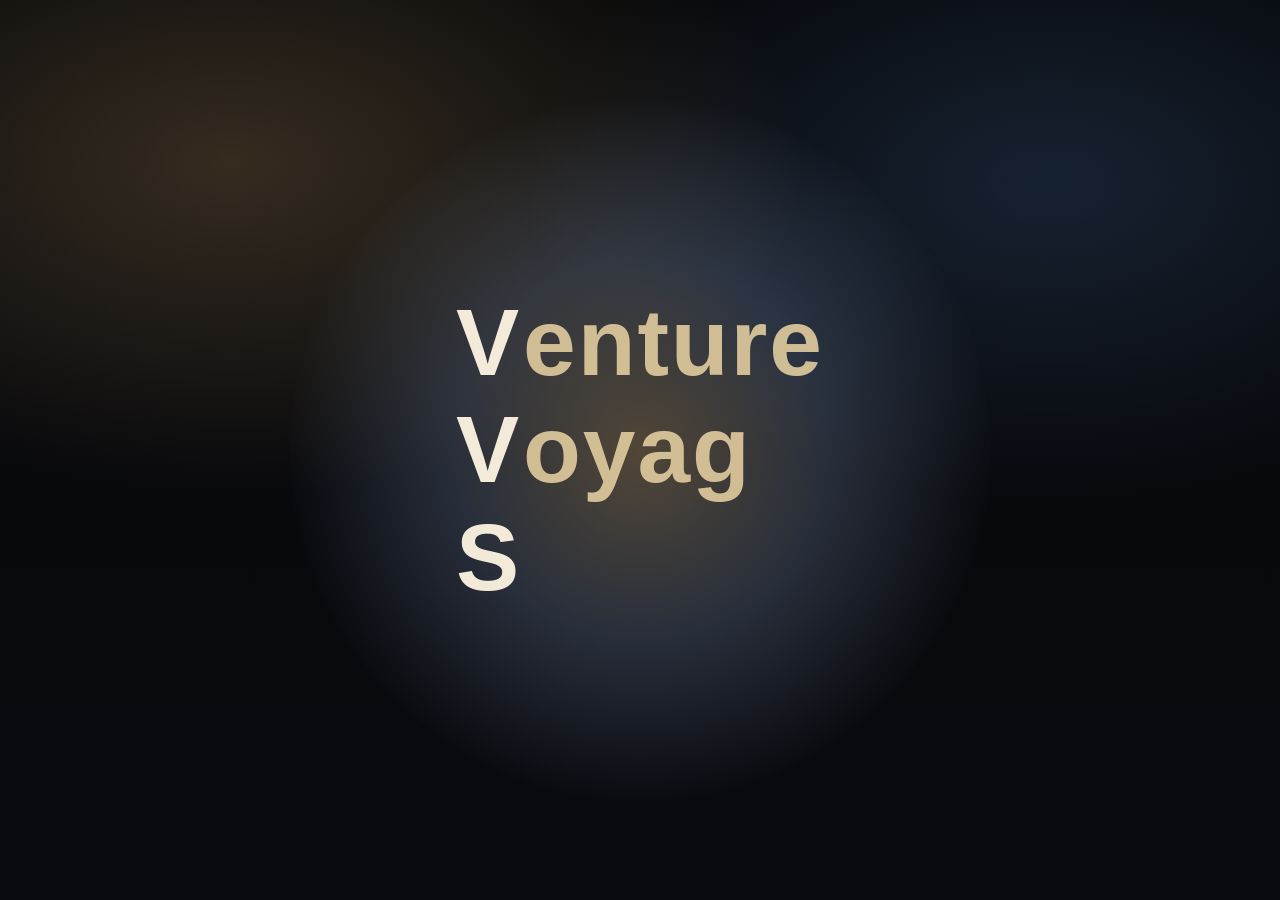
==== commit 3af68a45: "Harden verification delivery and enforce 60s resend cooldown" ====
--- a/index.html
+++ b/index.html
@@ -16,7 +16,7 @@
   <link rel="shortcut icon" type="image/x-icon" href="/favicon.ico?v=20260308-1" />
   <link rel="mask-icon" href="/safari-pinned-tab.svg?v=20260308-1" color="#d9bd8c" />
   <link rel="manifest" href="/site.webmanifest?v=20260308-1" />
-  <link rel="stylesheet" href="styles.css?v=20260312-hotfix2" />
+  <link rel="stylesheet" href="styles.css?v=20260312-hotfix3" />
 </head>
 <body>
   <div class="cinematicOverlay" id="vvs-cinematic-overlay" hidden>
@@ -1841,6 +1841,6 @@
     </footer>
   </div>
 
-  <script src="script.js?v=20260312-hotfix9"></script>
+  <script src="script.js?v=20260312-hotfix10"></script>
 </body>
 </html>
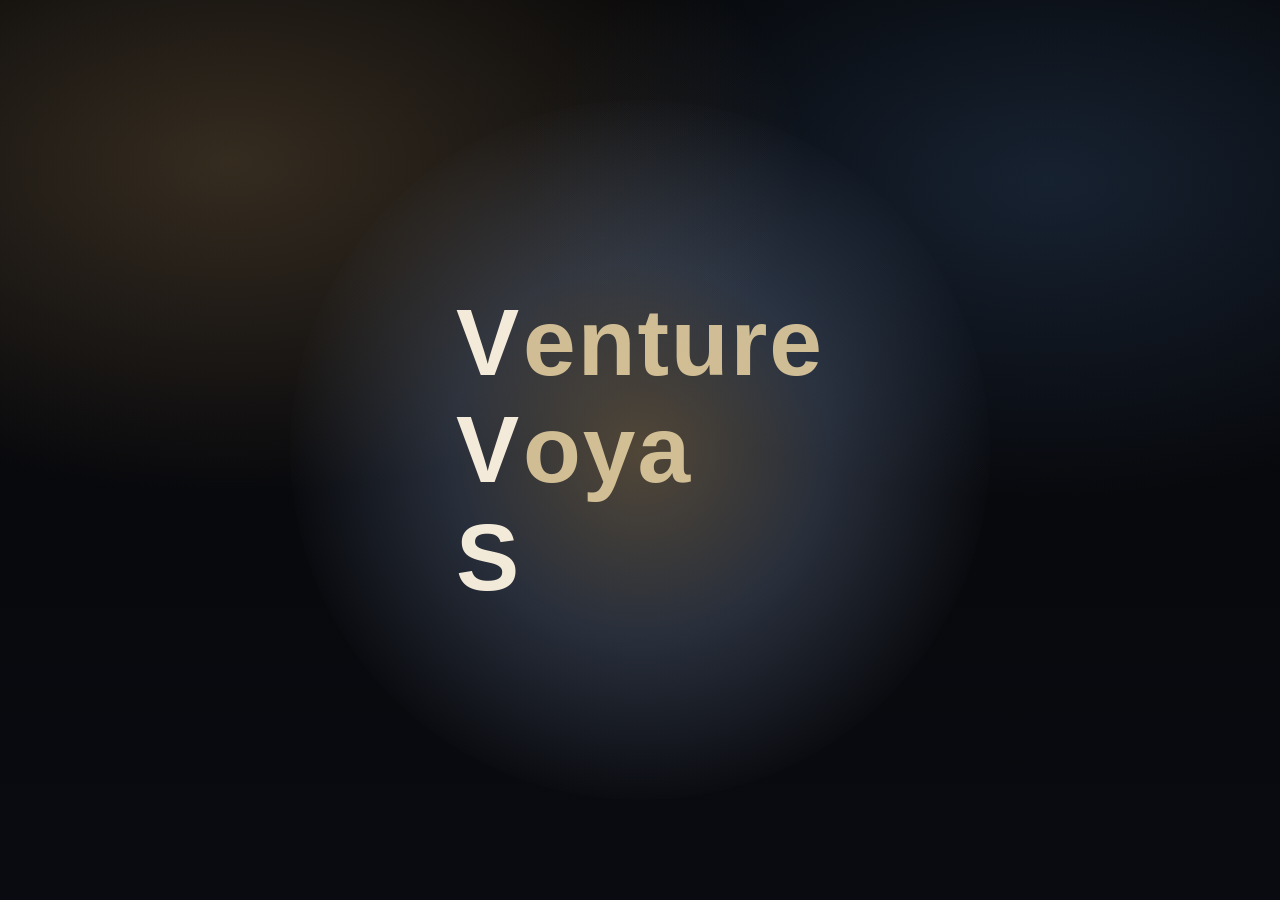
==== commit 8186133a: "Fix CAC closed-chat details focus and relabel Monarch delete action" ====
--- a/index.html
+++ b/index.html
@@ -1841,6 +1841,6 @@
     </footer>
   </div>
 
-  <script src="script.js?v=20260312-hotfix10"></script>
+  <script src="script.js?v=20260312-hotfix11"></script>
 </body>
 </html>
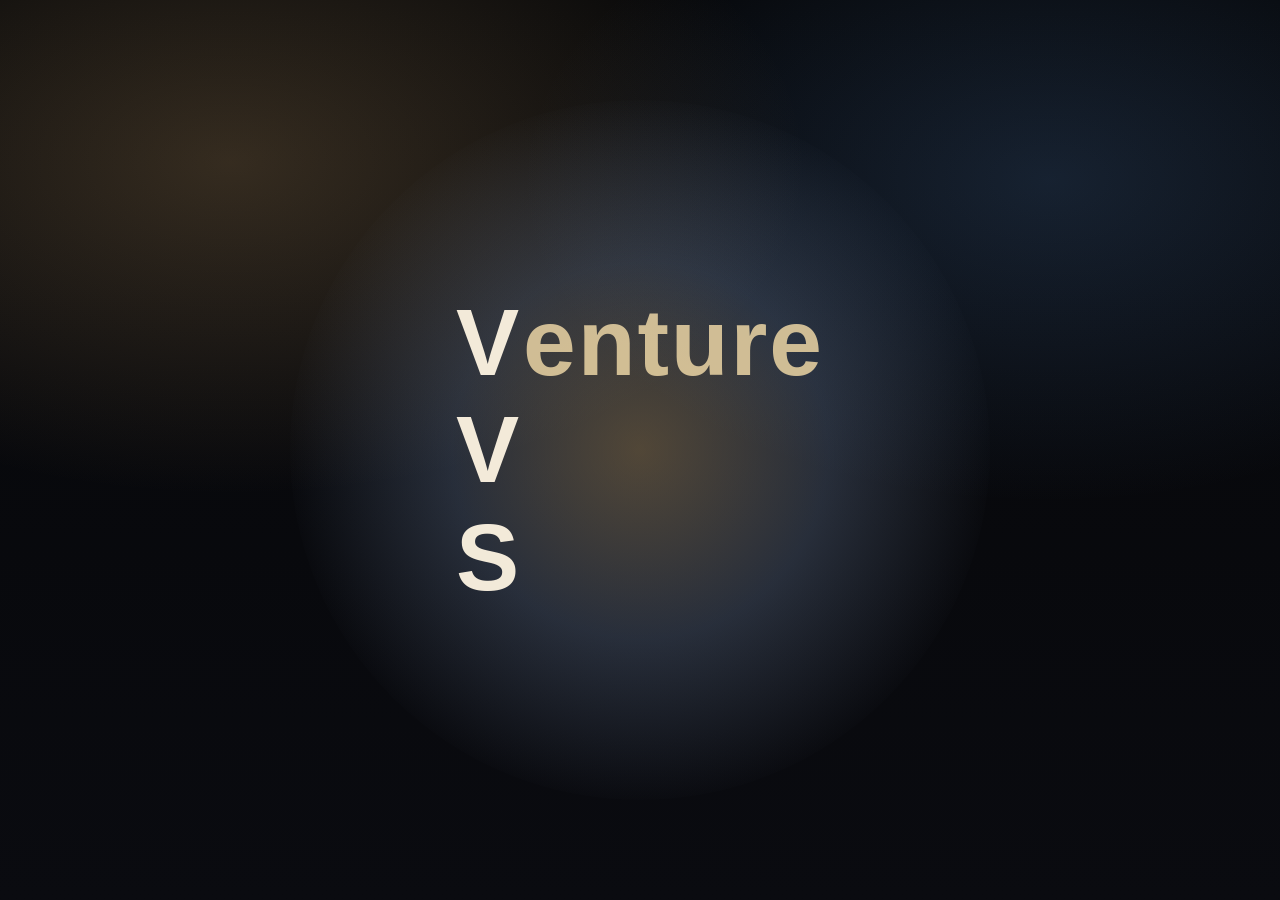
==== commit 6d837ec4: "Move CAC closed-chat delete confirmation into Sunrise UI" ====
--- a/index.html
+++ b/index.html
@@ -1841,6 +1841,6 @@
     </footer>
   </div>
 
-  <script src="script.js?v=20260312-hotfix11"></script>
+  <script src="script.js?v=20260312-hotfix12"></script>
 </body>
 </html>
